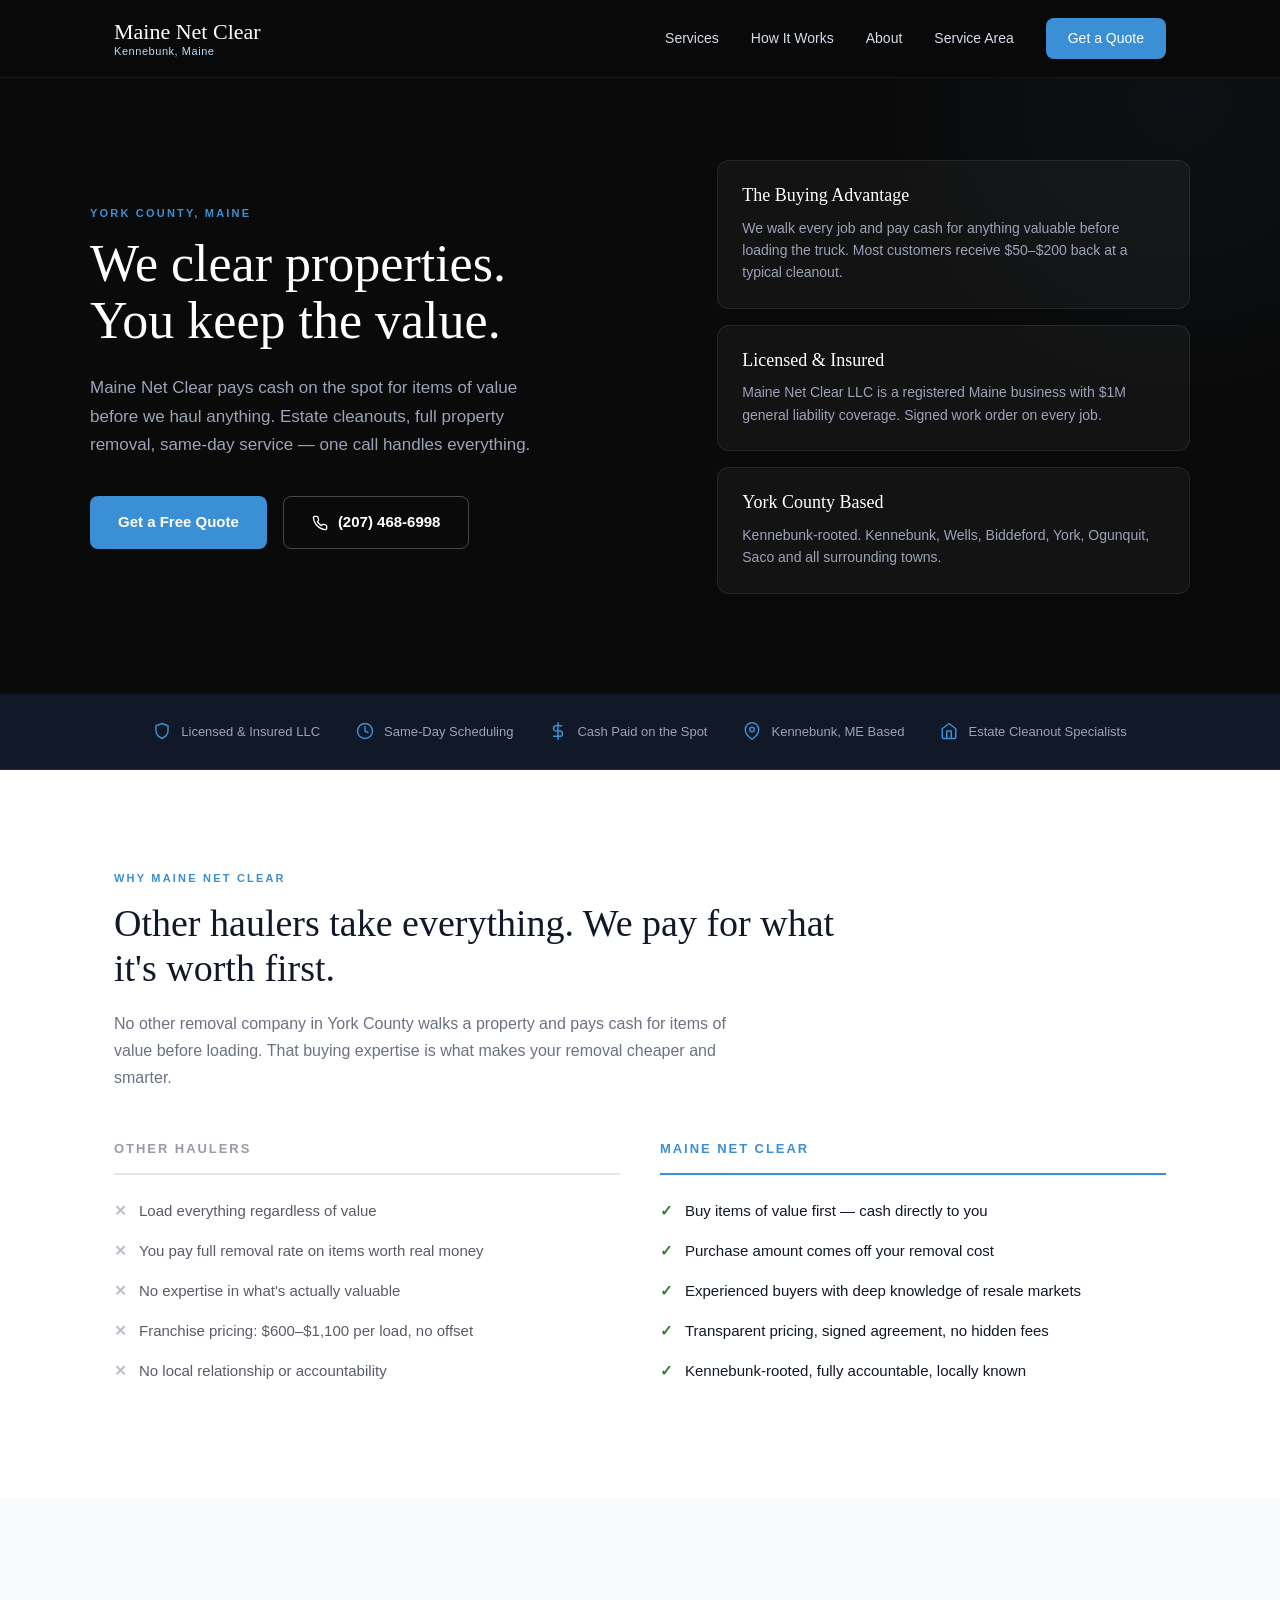
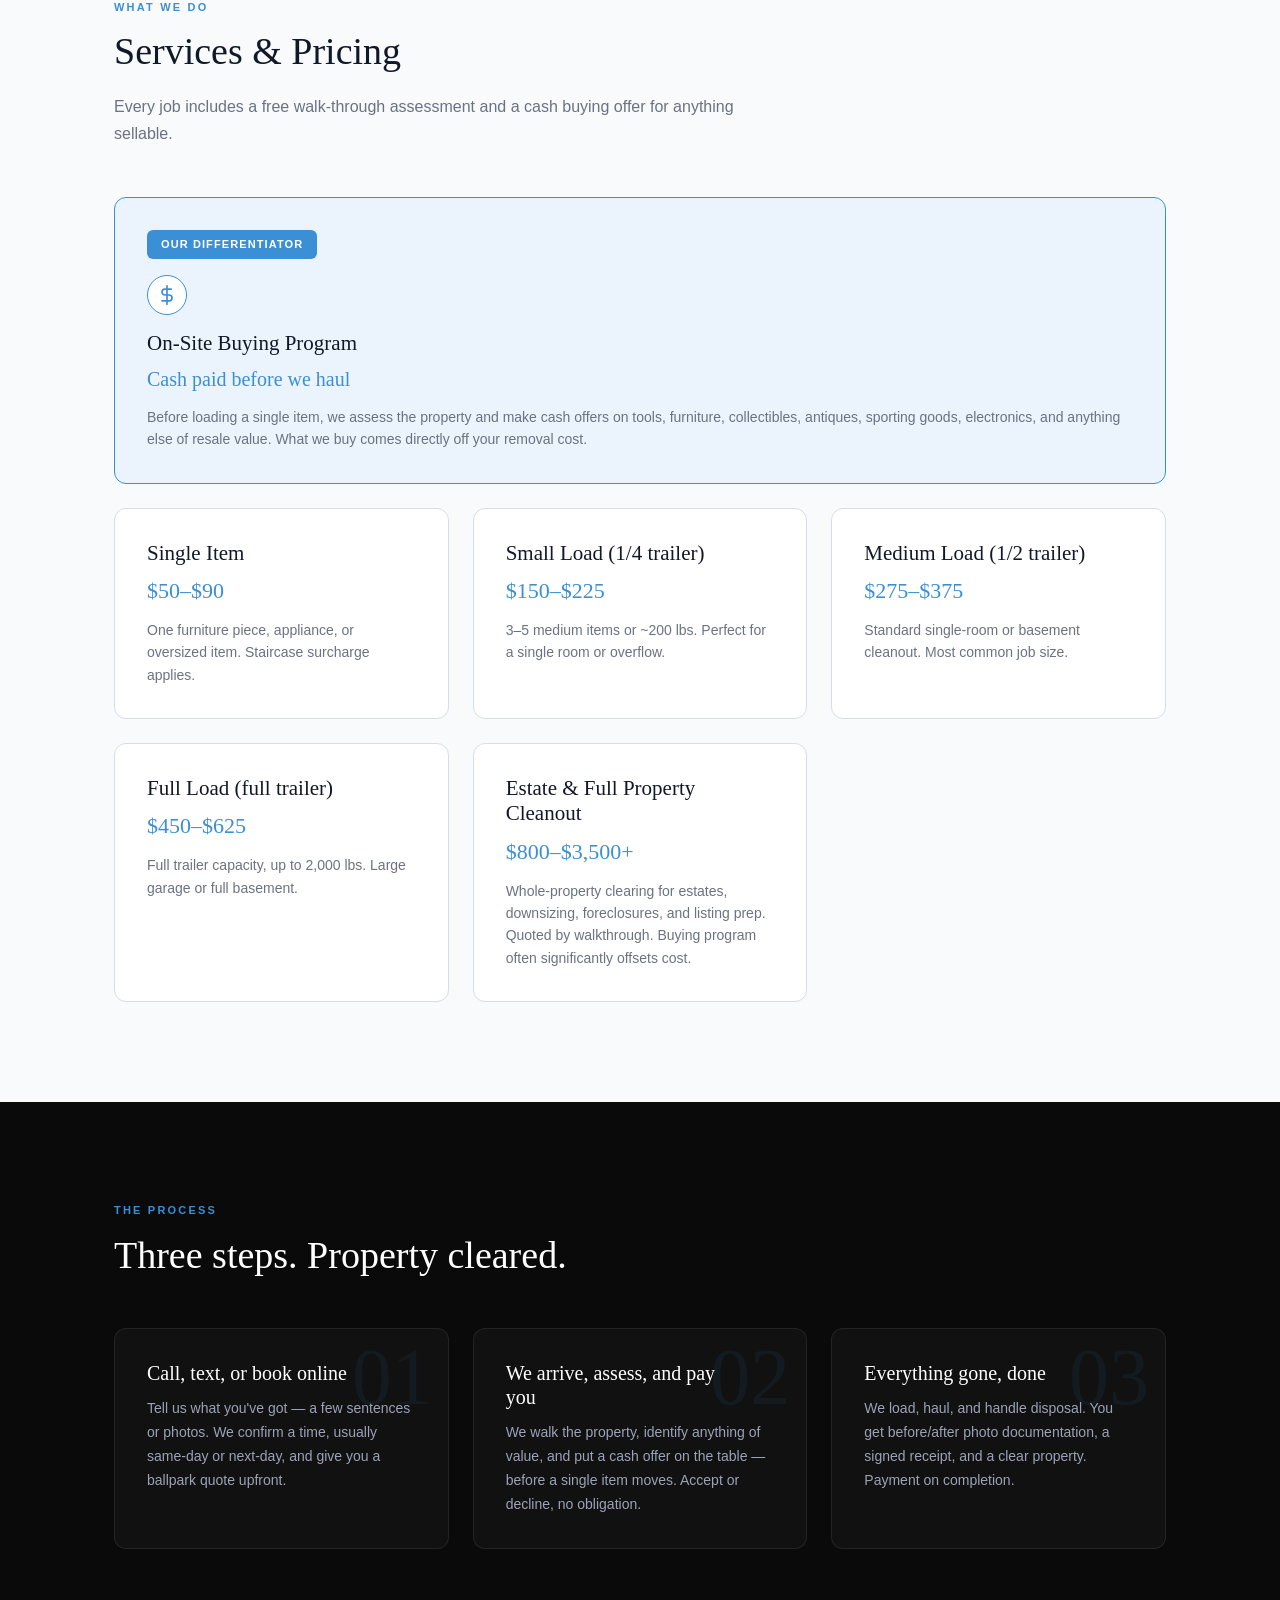
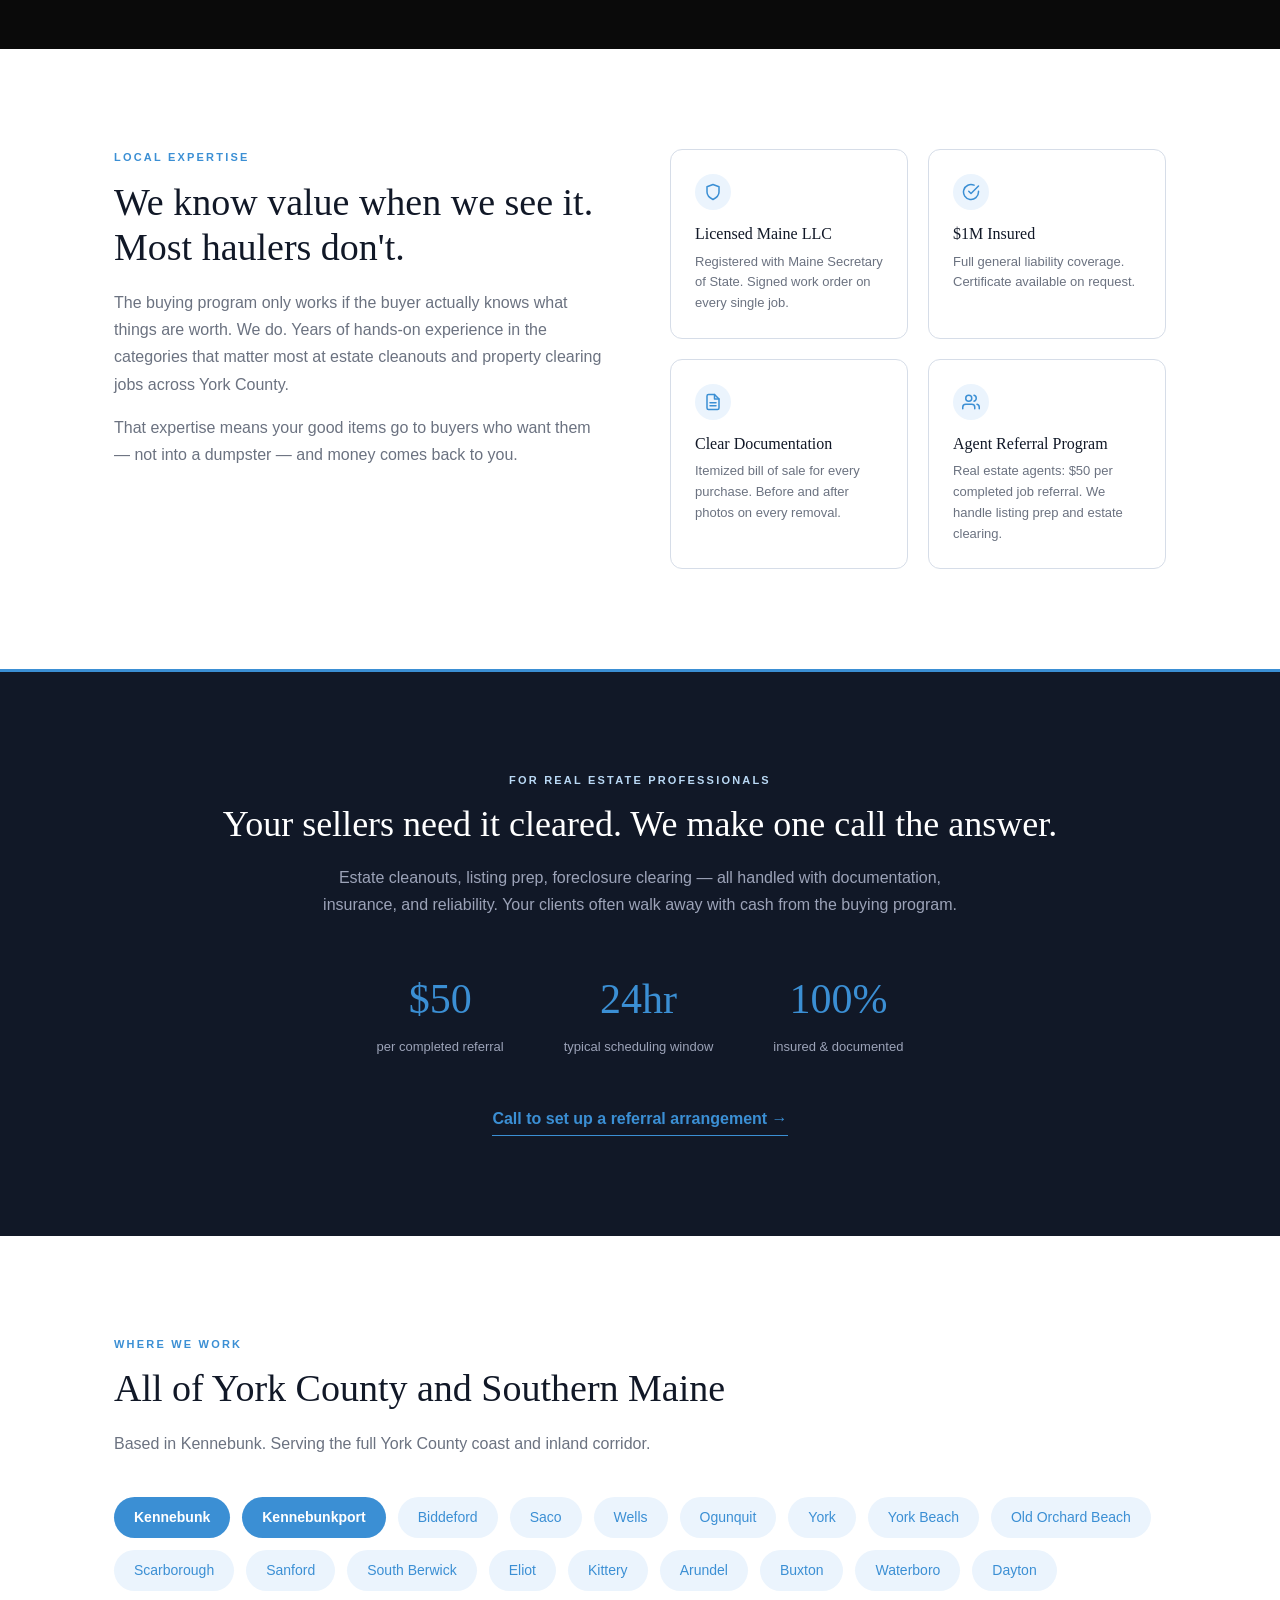
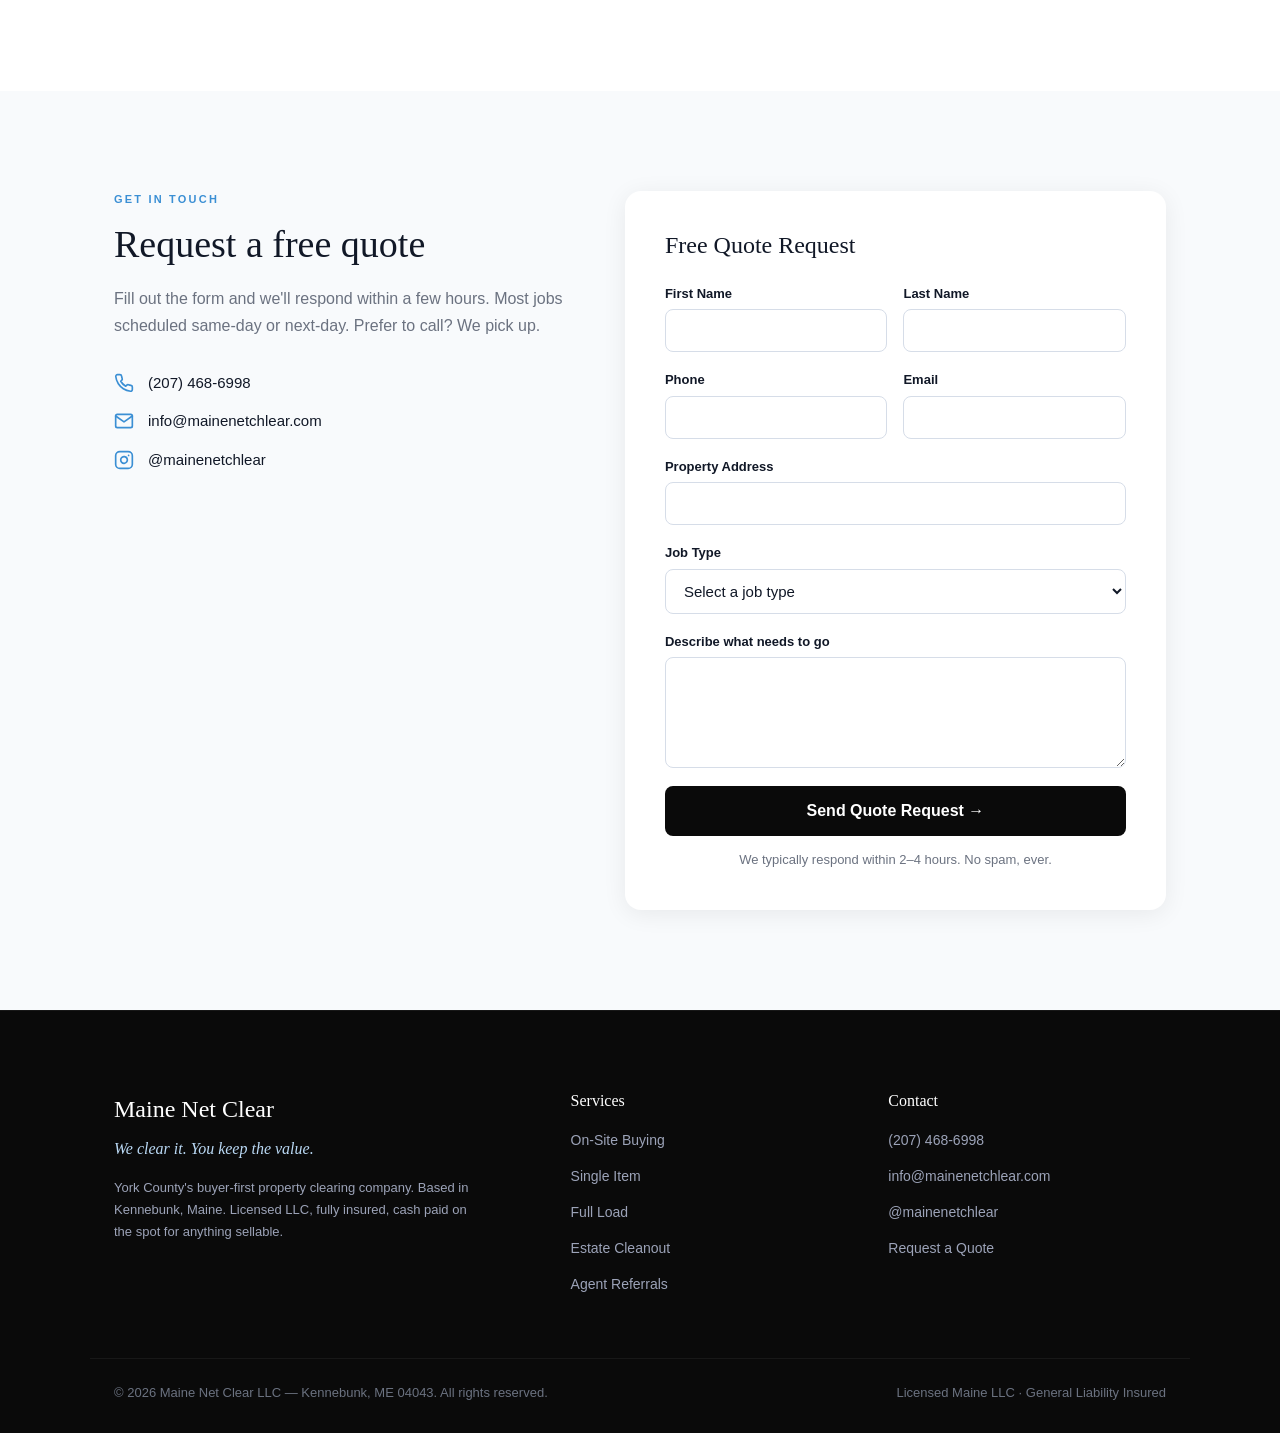
==== index.html @ 1e87fbfb "Add Maine Net Clear LLC business website" ====
<!DOCTYPE html>
<html lang="en">
<head>
  <meta charset="UTF-8">
  <meta name="viewport" content="width=device-width, initial-scale=1.0">
  <meta name="description" content="Maine Net Clear — York County's buyer-first junk removal company. We pay cash for items of value and haul the rest. Estate cleanouts, same-day service, Kennebunk, Maine.">
  <title>Maine Net Clear | Junk Removal &amp; Property Clearing | Kennebunk, Maine</title>
  <link rel="stylesheet" href="style.css">
</head>
<body>

  <!-- ============ NAVIGATION ============ -->
  <header class="site-header" id="site-header">
    <nav class="navbar" aria-label="Main navigation">
      <div class="nav-brand">
        <span class="brand-name">Maine Net Clear</span>
        <span class="brand-sub">Kennebunk, Maine</span>
      </div>

      <button class="nav-toggle" id="nav-toggle" aria-label="Toggle navigation menu" aria-expanded="false">
        <span class="bar"></span>
        <span class="bar"></span>
        <span class="bar"></span>
      </button>

      <div class="nav-links" id="nav-links">
        <a href="#services">Services</a>
        <a href="#how-it-works">How It Works</a>
        <a href="#about">About</a>
        <a href="#service-area">Service Area</a>
        <a href="#contact" class="nav-cta">Get a Quote</a>
      </div>
    </nav>
  </header>

  <main>

    <!-- ============ HERO ============ -->
    <section class="hero">
      <div class="hero-inner">
        <div class="hero-text">
          <p class="eyebrow">York County, Maine</p>
          <h1>We clear properties.<br>You keep the value.</h1>
          <p class="hero-sub">Maine Net Clear pays cash on the spot for items of value before we haul anything. Estate cleanouts, full property removal, same-day service — one call handles everything.</p>
          <div class="hero-ctas">
            <a href="#contact" class="btn btn-primary">Get a Free Quote</a>
            <a href="tel:+12074686998" class="btn btn-ghost">
              <svg width="16" height="16" viewBox="0 0 24 24" fill="none" stroke="currentColor" stroke-width="2" stroke-linecap="round" stroke-linejoin="round" aria-hidden="true"><path d="M22 16.92v3a2 2 0 0 1-2.18 2 19.79 19.79 0 0 1-8.63-3.07 19.5 19.5 0 0 1-6-6 19.79 19.79 0 0 1-3.07-8.67A2 2 0 0 1 4.11 2h3a2 2 0 0 1 2 1.72 12.84 12.84 0 0 0 .7 2.81 2 2 0 0 1-.45 2.11L8.09 9.91a16 16 0 0 0 6 6l1.27-1.27a2 2 0 0 1 2.11-.45 12.84 12.84 0 0 0 2.81.7A2 2 0 0 1 22 16.92z"/></svg>
              (207) 468-6998
            </a>
          </div>
        </div>

        <div class="hero-stats">
          <div class="stat-card">
            <h3>The Buying Advantage</h3>
            <p>We walk every job and pay cash for anything valuable before loading the truck. Most customers receive $50–$200 back at a typical cleanout.</p>
          </div>
          <div class="stat-card">
            <h3>Licensed &amp; Insured</h3>
            <p>Maine Net Clear LLC is a registered Maine business with $1M general liability coverage. Signed work order on every job.</p>
          </div>
          <div class="stat-card">
            <h3>York County Based</h3>
            <p>Kennebunk-rooted. Kennebunk, Wells, Biddeford, York, Ogunquit, Saco and all surrounding towns.</p>
          </div>
        </div>
      </div>
    </section>

    <!-- ============ TRUST BAR ============ -->
    <section class="trust-bar" aria-label="Company highlights">
      <div class="trust-inner">
        <div class="trust-item">
          <svg viewBox="0 0 24 24" fill="none" stroke="currentColor" stroke-width="2" stroke-linecap="round" stroke-linejoin="round" aria-hidden="true"><path d="M12 22s8-4 8-10V5l-8-3-8 3v7c0 6 8 10 8 10z"/></svg>
          <span>Licensed &amp; Insured LLC</span>
        </div>
        <div class="trust-item">
          <svg viewBox="0 0 24 24" fill="none" stroke="currentColor" stroke-width="2" stroke-linecap="round" stroke-linejoin="round" aria-hidden="true"><circle cx="12" cy="12" r="10"/><polyline points="12 6 12 12 16 14"/></svg>
          <span>Same-Day Scheduling</span>
        </div>
        <div class="trust-item">
          <svg viewBox="0 0 24 24" fill="none" stroke="currentColor" stroke-width="2" stroke-linecap="round" stroke-linejoin="round" aria-hidden="true"><line x1="12" y1="1" x2="12" y2="23"/><path d="M17 5H9.5a3.5 3.5 0 0 0 0 7h5a3.5 3.5 0 0 1 0 7H6"/></svg>
          <span>Cash Paid on the Spot</span>
        </div>
        <div class="trust-item">
          <svg viewBox="0 0 24 24" fill="none" stroke="currentColor" stroke-width="2" stroke-linecap="round" stroke-linejoin="round" aria-hidden="true"><path d="M21 10c0 7-9 13-9 13s-9-6-9-13a9 9 0 0 1 18 0z"/><circle cx="12" cy="10" r="3"/></svg>
          <span>Kennebunk, ME Based</span>
        </div>
        <div class="trust-item">
          <svg viewBox="0 0 24 24" fill="none" stroke="currentColor" stroke-width="2" stroke-linecap="round" stroke-linejoin="round" aria-hidden="true"><path d="M3 9l9-7 9 7v11a2 2 0 0 1-2 2H5a2 2 0 0 1-2-2z"/><polyline points="9 22 9 12 15 12 15 22"/></svg>
          <span>Estate Cleanout Specialists</span>
        </div>
      </div>
    </section>

    <!-- ============ THE DIFFERENCE ============ -->
    <section class="difference">
      <div class="container">
        <p class="eyebrow eyebrow-dark">Why Maine Net Clear</p>
        <h2>Other haulers take everything. We pay for what it's worth first.</h2>
        <p class="section-body">No other removal company in York County walks a property and pays cash for items of value before loading. That buying expertise is what makes your removal cheaper and smarter.</p>

        <div class="comparison-grid">
          <div class="comparison-col comparison-other">
            <h3>Other haulers</h3>
            <ul>
              <li><span class="icon-x" aria-hidden="true">&#10005;</span> Load everything regardless of value</li>
              <li><span class="icon-x" aria-hidden="true">&#10005;</span> You pay full removal rate on items worth real money</li>
              <li><span class="icon-x" aria-hidden="true">&#10005;</span> No expertise in what's actually valuable</li>
              <li><span class="icon-x" aria-hidden="true">&#10005;</span> Franchise pricing: $600–$1,100 per load, no offset</li>
              <li><span class="icon-x" aria-hidden="true">&#10005;</span> No local relationship or accountability</li>
            </ul>
          </div>
          <div class="comparison-col comparison-mnc">
            <h3>Maine Net Clear</h3>
            <ul>
              <li><span class="icon-check" aria-hidden="true">&#10003;</span> Buy items of value first — cash directly to you</li>
              <li><span class="icon-check" aria-hidden="true">&#10003;</span> Purchase amount comes off your removal cost</li>
              <li><span class="icon-check" aria-hidden="true">&#10003;</span> Experienced buyers with deep knowledge of resale markets</li>
              <li><span class="icon-check" aria-hidden="true">&#10003;</span> Transparent pricing, signed agreement, no hidden fees</li>
              <li><span class="icon-check" aria-hidden="true">&#10003;</span> Kennebunk-rooted, fully accountable, locally known</li>
            </ul>
          </div>
        </div>
      </div>
    </section>

    <!-- ============ SERVICES ============ -->
    <section class="services" id="services">
      <div class="container">
        <p class="eyebrow eyebrow-dark">What we do</p>
        <h2>Services &amp; Pricing</h2>
        <p class="section-body">Every job includes a free walk-through assessment and a cash buying offer for anything sellable.</p>

        <div class="services-grid">
          <div class="service-card service-featured">
            <span class="badge">Our Differentiator</span>
            <div class="service-icon">
              <svg viewBox="0 0 24 24" fill="none" stroke="currentColor" stroke-width="2" stroke-linecap="round" stroke-linejoin="round" aria-hidden="true"><line x1="12" y1="1" x2="12" y2="23"/><path d="M17 5H9.5a3.5 3.5 0 0 0 0 7h5a3.5 3.5 0 0 1 0 7H6"/></svg>
            </div>
            <h3>On-Site Buying Program</h3>
            <p class="service-price">Cash paid before we haul</p>
            <p>Before loading a single item, we assess the property and make cash offers on tools, furniture, collectibles, antiques, sporting goods, electronics, and anything else of resale value. What we buy comes directly off your removal cost.</p>
          </div>

          <div class="service-card">
            <h3>Single Item</h3>
            <p class="service-price">$50–$90</p>
            <p>One furniture piece, appliance, or oversized item. Staircase surcharge applies.</p>
          </div>

          <div class="service-card">
            <h3>Small Load (1/4 trailer)</h3>
            <p class="service-price">$150–$225</p>
            <p>3–5 medium items or ~200 lbs. Perfect for a single room or overflow.</p>
          </div>

          <div class="service-card">
            <h3>Medium Load (1/2 trailer)</h3>
            <p class="service-price">$275–$375</p>
            <p>Standard single-room or basement cleanout. Most common job size.</p>
          </div>

          <div class="service-card">
            <h3>Full Load (full trailer)</h3>
            <p class="service-price">$450–$625</p>
            <p>Full trailer capacity, up to 2,000 lbs. Large garage or full basement.</p>
          </div>

          <div class="service-card">
            <h3>Estate &amp; Full Property Cleanout</h3>
            <p class="service-price">$800–$3,500+</p>
            <p>Whole-property clearing for estates, downsizing, foreclosures, and listing prep. Quoted by walkthrough. Buying program often significantly offsets cost.</p>
          </div>
        </div>
      </div>
    </section>

    <!-- ============ HOW IT WORKS ============ -->
    <section class="how-it-works" id="how-it-works">
      <div class="container">
        <p class="eyebrow">The process</p>
        <h2 class="heading-light">Three steps. Property cleared.</h2>

        <div class="steps-grid">
          <div class="step-panel">
            <span class="step-number" aria-hidden="true">01</span>
            <h3>Call, text, or book online</h3>
            <p>Tell us what you've got — a few sentences or photos. We confirm a time, usually same-day or next-day, and give you a ballpark quote upfront.</p>
          </div>
          <div class="step-panel">
            <span class="step-number" aria-hidden="true">02</span>
            <h3>We arrive, assess, and pay you</h3>
            <p>We walk the property, identify anything of value, and put a cash offer on the table — before a single item moves. Accept or decline, no obligation.</p>
          </div>
          <div class="step-panel">
            <span class="step-number" aria-hidden="true">03</span>
            <h3>Everything gone, done</h3>
            <p>We load, haul, and handle disposal. You get before/after photo documentation, a signed receipt, and a clear property. Payment on completion.</p>
          </div>
        </div>
      </div>
    </section>

    <!-- ============ ABOUT / WHY US ============ -->
    <section class="about" id="about">
      <div class="container about-grid">
        <div class="about-text">
          <p class="eyebrow eyebrow-dark">Local expertise</p>
          <h2>We know value when we see it. Most haulers don't.</h2>
          <p class="section-body">The buying program only works if the buyer actually knows what things are worth. We do. Years of hands-on experience in the categories that matter most at estate cleanouts and property clearing jobs across York County.</p>
          <p class="section-body">That expertise means your good items go to buyers who want them — not into a dumpster — and money comes back to you.</p>
        </div>

        <div class="trust-cards">
          <div class="trust-card">
            <div class="trust-card-icon">
              <svg viewBox="0 0 24 24" fill="none" stroke="currentColor" stroke-width="2" stroke-linecap="round" stroke-linejoin="round" aria-hidden="true"><path d="M12 22s8-4 8-10V5l-8-3-8 3v7c0 6 8 10 8 10z"/></svg>
            </div>
            <h3>Licensed Maine LLC</h3>
            <p>Registered with Maine Secretary of State. Signed work order on every single job.</p>
          </div>
          <div class="trust-card">
            <div class="trust-card-icon">
              <svg viewBox="0 0 24 24" fill="none" stroke="currentColor" stroke-width="2" stroke-linecap="round" stroke-linejoin="round" aria-hidden="true"><path d="M22 11.08V12a10 10 0 1 1-5.93-9.14"/><polyline points="22 4 12 14.01 9 11.01"/></svg>
            </div>
            <h3>$1M Insured</h3>
            <p>Full general liability coverage. Certificate available on request.</p>
          </div>
          <div class="trust-card">
            <div class="trust-card-icon">
              <svg viewBox="0 0 24 24" fill="none" stroke="currentColor" stroke-width="2" stroke-linecap="round" stroke-linejoin="round" aria-hidden="true"><path d="M14 2H6a2 2 0 0 0-2 2v16a2 2 0 0 0 2 2h12a2 2 0 0 0 2-2V8z"/><polyline points="14 2 14 8 20 8"/><line x1="8" y1="13" x2="16" y2="13"/><line x1="8" y1="17" x2="16" y2="17"/></svg>
            </div>
            <h3>Clear Documentation</h3>
            <p>Itemized bill of sale for every purchase. Before and after photos on every removal.</p>
          </div>
          <div class="trust-card">
            <div class="trust-card-icon">
              <svg viewBox="0 0 24 24" fill="none" stroke="currentColor" stroke-width="2" stroke-linecap="round" stroke-linejoin="round" aria-hidden="true"><path d="M17 21v-2a4 4 0 0 0-4-4H5a4 4 0 0 0-4 4v2"/><circle cx="9" cy="7" r="4"/><path d="M23 21v-2a4 4 0 0 0-3-3.87"/><path d="M16 3.13a4 4 0 0 1 0 7.75"/></svg>
            </div>
            <h3>Agent Referral Program</h3>
            <p>Real estate agents: $50 per completed job referral. We handle listing prep and estate clearing.</p>
          </div>
        </div>
      </div>
    </section>

    <!-- ============ AGENT CALLOUT ============ -->
    <section class="agent-callout">
      <div class="agent-inner">
        <p class="eyebrow eyebrow-light">For real estate professionals</p>
        <h2 class="heading-light">Your sellers need it cleared. We make one call the answer.</h2>
        <p class="section-body section-body-light">Estate cleanouts, listing prep, foreclosure clearing — all handled with documentation, insurance, and reliability. Your clients often walk away with cash from the buying program.</p>

        <div class="agent-stats">
          <div class="agent-stat">
            <span class="agent-stat-num">$50</span>
            <span class="agent-stat-label">per completed referral</span>
          </div>
          <div class="agent-stat">
            <span class="agent-stat-num">24hr</span>
            <span class="agent-stat-label">typical scheduling window</span>
          </div>
          <div class="agent-stat">
            <span class="agent-stat-num">100%</span>
            <span class="agent-stat-label">insured &amp; documented</span>
          </div>
        </div>

        <a href="tel:+12074686998" class="agent-link">Call to set up a referral arrangement &rarr;</a>
      </div>
    </section>

    <!-- ============ SERVICE AREA ============ -->
    <section class="service-area" id="service-area">
      <div class="container">
        <p class="eyebrow eyebrow-dark">Where we work</p>
        <h2>All of York County and Southern Maine</h2>
        <p class="section-body">Based in Kennebunk. Serving the full York County coast and inland corridor.</p>

        <div class="town-tags">
          <span class="town-tag town-tag-primary">Kennebunk</span>
          <span class="town-tag town-tag-primary">Kennebunkport</span>
          <span class="town-tag">Biddeford</span>
          <span class="town-tag">Saco</span>
          <span class="town-tag">Wells</span>
          <span class="town-tag">Ogunquit</span>
          <span class="town-tag">York</span>
          <span class="town-tag">York Beach</span>
          <span class="town-tag">Old Orchard Beach</span>
          <span class="town-tag">Scarborough</span>
          <span class="town-tag">Sanford</span>
          <span class="town-tag">South Berwick</span>
          <span class="town-tag">Eliot</span>
          <span class="town-tag">Kittery</span>
          <span class="town-tag">Arundel</span>
          <span class="town-tag">Buxton</span>
          <span class="town-tag">Waterboro</span>
          <span class="town-tag">Dayton</span>
        </div>
      </div>
    </section>

    <!-- ============ CONTACT / QUOTE FORM ============ -->
    <section class="contact" id="contact">
      <div class="container contact-grid">
        <div class="contact-info">
          <p class="eyebrow eyebrow-dark">Get in touch</p>
          <h2>Request a free quote</h2>
          <p class="section-body">Fill out the form and we'll respond within a few hours. Most jobs scheduled same-day or next-day. Prefer to call? We pick up.</p>

          <div class="contact-items">
            <a href="tel:+12074686998" class="contact-item">
              <svg viewBox="0 0 24 24" fill="none" stroke="currentColor" stroke-width="2" stroke-linecap="round" stroke-linejoin="round" aria-hidden="true"><path d="M22 16.92v3a2 2 0 0 1-2.18 2 19.79 19.79 0 0 1-8.63-3.07 19.5 19.5 0 0 1-6-6 19.79 19.79 0 0 1-3.07-8.67A2 2 0 0 1 4.11 2h3a2 2 0 0 1 2 1.72 12.84 12.84 0 0 0 .7 2.81 2 2 0 0 1-.45 2.11L8.09 9.91a16 16 0 0 0 6 6l1.27-1.27a2 2 0 0 1 2.11-.45 12.84 12.84 0 0 0 2.81.7A2 2 0 0 1 22 16.92z"/></svg>
              <span>(207) 468-6998</span>
            </a>
            <a href="mailto:info@mainenetchlear.com" class="contact-item">
              <svg viewBox="0 0 24 24" fill="none" stroke="currentColor" stroke-width="2" stroke-linecap="round" stroke-linejoin="round" aria-hidden="true"><path d="M4 4h16c1.1 0 2 .9 2 2v12c0 1.1-.9 2-2 2H4c-1.1 0-2-.9-2-2V6c0-1.1.9-2 2-2z"/><polyline points="22,6 12,13 2,6"/></svg>
              <span>info@mainenetchlear.com</span>
            </a>
            <a href="https://instagram.com/mainenetchlear" class="contact-item" target="_blank" rel="noopener noreferrer">
              <svg viewBox="0 0 24 24" fill="none" stroke="currentColor" stroke-width="2" stroke-linecap="round" stroke-linejoin="round" aria-hidden="true"><rect x="2" y="2" width="20" height="20" rx="5" ry="5"/><path d="M16 11.37A4 4 0 1 1 12.63 8 4 4 0 0 1 16 11.37z"/><line x1="17.5" y1="6.5" x2="17.51" y2="6.5"/></svg>
              <span>@mainenetchlear</span>
            </a>
          </div>
        </div>

        <div class="contact-form-wrap">
          <div class="contact-form-card">
            <h3>Free Quote Request</h3>

            <!--
              FORMSPREE SETUP:
              1. Create a free account at https://formspree.io
              2. Create a new form and copy your unique form ID
              3. Replace "YOURCODE" in the form action URL below with your form ID
                 e.g. action="https://formspree.io/f/abcd1234"
            -->
            <form id="quote-form" class="quote-form" action="https://formspree.io/f/YOURCODE" method="POST">
              <div class="form-row">
                <div class="form-group">
                  <label for="first-name">First Name</label>
                  <input type="text" id="first-name" name="first_name" required>
                </div>
                <div class="form-group">
                  <label for="last-name">Last Name</label>
                  <input type="text" id="last-name" name="last_name" required>
                </div>
              </div>

              <div class="form-row">
                <div class="form-group">
                  <label for="phone">Phone</label>
                  <input type="tel" id="phone" name="phone" required>
                </div>
                <div class="form-group">
                  <label for="email">Email</label>
                  <input type="email" id="email" name="email" required>
                </div>
              </div>

              <div class="form-group form-group-full">
                <label for="address">Property Address</label>
                <input type="text" id="address" name="address" required>
              </div>

              <div class="form-group form-group-full">
                <label for="job-type">Job Type</label>
                <select id="job-type" name="job_type" required>
                  <option value="" disabled selected>Select a job type</option>
                  <option value="Single Item">Single Item</option>
                  <option value="Small Load">Small Load</option>
                  <option value="Medium Load">Medium Load</option>
                  <option value="Full Load">Full Load</option>
                  <option value="Estate/Full Property Cleanout">Estate/Full Property Cleanout</option>
                  <option value="Garage or Basement Cleanout">Garage or Basement Cleanout</option>
                  <option value="Foreclosure/Vacant Property">Foreclosure/Vacant Property</option>
                  <option value="Not Sure - Need a Walkthrough">Not Sure — Need a Walkthrough</option>
                </select>
              </div>

              <div class="form-group form-group-full">
                <label for="description">Describe what needs to go</label>
                <textarea id="description" name="description" rows="5" required></textarea>
              </div>

              <button type="submit" class="btn btn-submit">Send Quote Request &rarr;</button>
              <p class="form-note">We typically respond within 2–4 hours. No spam, ever.</p>
            </form>

            <div id="form-success" class="form-success" hidden>
              <h3>Thanks — request received.</h3>
              <p>We'll be in touch within a few hours to confirm your free quote and schedule a time. If your request is urgent, call us at <a href="tel:+12074686998">(207) 468-6998</a>.</p>
            </div>
          </div>
        </div>
      </div>
    </section>

  </main>

  <!-- ============ FOOTER ============ -->
  <footer class="site-footer">
    <div class="container footer-grid">
      <div class="footer-col footer-brand">
        <span class="brand-name">Maine Net Clear</span>
        <p class="footer-tagline">We clear it. You keep the value.</p>
        <p class="footer-desc">York County's buyer-first property clearing company. Based in Kennebunk, Maine. Licensed LLC, fully insured, cash paid on the spot for anything sellable.</p>
      </div>

      <div class="footer-col">
        <h4>Services</h4>
        <ul>
          <li><a href="#services">On-Site Buying</a></li>
          <li><a href="#services">Single Item</a></li>
          <li><a href="#services">Full Load</a></li>
          <li><a href="#services">Estate Cleanout</a></li>
          <li><a href="#about">Agent Referrals</a></li>
        </ul>
      </div>

      <div class="footer-col">
        <h4>Contact</h4>
        <ul>
          <li><a href="tel:+12074686998">(207) 468-6998</a></li>
          <li><a href="mailto:info@mainenetchlear.com">info@mainenetchlear.com</a></li>
          <li><a href="https://instagram.com/mainenetchlear" target="_blank" rel="noopener noreferrer">@mainenetchlear</a></li>
          <li><a href="#contact">Request a Quote</a></li>
        </ul>
      </div>
    </div>

    <div class="container footer-bottom">
      <p>&copy; 2026 Maine Net Clear LLC — Kennebunk, ME 04043. All rights reserved.</p>
      <p>Licensed Maine LLC &middot; General Liability Insured</p>
    </div>
  </footer>

  <script src="script.js"></script>
</body>
</html>
---- style.css ----
/* ============================================
   Maine Net Clear LLC — Stylesheet
   ============================================ */

:root {
  --black:        #0A0A0A;
  --dark:         #111827;
  --silver-dark:  #6B7280;
  --silver:       #9CA3B8;
  --silver-light: #D6DDE8;
  --blue-mid:     #3B8FD4;
  --blue-light:   #BAD9F5;
  --blue-pale:    #EBF4FD;
  --white:        #FFFFFF;
  --off-white:    #F8FAFC;
  --green:        #2E7D32;

  --font-serif: Georgia, 'Times New Roman', serif;
  --font-sans: -apple-system, BlinkMacSystemFont, 'Segoe UI', sans-serif;

  --max-width: 1100px;
}

/* ============ RESET ============ */
* {
  margin: 0;
  padding: 0;
  box-sizing: border-box;
}

html {
  scroll-behavior: smooth;
}

body {
  font-family: var(--font-sans);
  color: var(--dark);
  line-height: 1.5;
  background: var(--white);
  -webkit-font-smoothing: antialiased;
}

img, svg {
  display: block;
  max-width: 100%;
}

a {
  text-decoration: none;
  color: inherit;
}

ul {
  list-style: none;
}

.container {
  max-width: var(--max-width);
  margin: 0 auto;
  padding: 0 24px;
}

/* ============ TYPOGRAPHY HELPERS ============ */
h1, h2, h3, h4 {
  font-family: var(--font-serif);
  font-weight: normal;
  line-height: 1.2;
}

h2 {
  font-size: 38px;
  margin-bottom: 18px;
}

.heading-light {
  color: var(--white);
}

.eyebrow {
  font-size: 11px;
  letter-spacing: 0.2em;
  text-transform: uppercase;
  color: var(--blue-mid);
  font-weight: 600;
  margin-bottom: 14px;
}

.eyebrow-dark {
  color: var(--blue-mid);
}

.eyebrow-light {
  color: var(--blue-light);
}

.section-body {
  font-size: 16px;
  line-height: 1.7;
  color: var(--silver-dark);
  max-width: 640px;
  margin-bottom: 16px;
}

.section-body-light {
  color: var(--silver);
  max-width: 640px;
  margin-left: auto;
  margin-right: auto;
}

/* ============ BUTTONS ============ */
.btn {
  display: inline-flex;
  align-items: center;
  justify-content: center;
  gap: 10px;
  padding: 14px 28px;
  border-radius: 8px;
  font-size: 15px;
  font-weight: 600;
  border: none;
  cursor: pointer;
  transition: background 0.2s ease, border-color 0.2s ease, opacity 0.2s ease;
}

.btn-primary {
  background: var(--blue-mid);
  color: var(--white);
}

.btn-primary:hover {
  opacity: 0.9;
}

.btn-ghost {
  background: transparent;
  color: var(--white);
  border: 1px solid rgba(255, 255, 255, 0.25);
}

.btn-ghost:hover {
  border-color: rgba(255, 255, 255, 0.5);
}

.btn-submit {
  width: 100%;
  background: var(--black);
  color: var(--white);
  padding: 16px;
  font-size: 16px;
  border-radius: 8px;
}

.btn-submit:hover {
  opacity: 0.9;
}

/* ============ NAVIGATION ============ */
.site-header {
  position: fixed;
  top: 0;
  left: 0;
  right: 0;
  z-index: 1000;
  background: rgba(10, 10, 10, 0.97);
  backdrop-filter: blur(10px);
  -webkit-backdrop-filter: blur(10px);
  border-bottom: 1px solid rgba(255, 255, 255, 0.06);
  transition: background 0.3s ease;
}

.site-header.scrolled {
  background: rgba(10, 10, 10, 1);
}

.navbar {
  max-width: var(--max-width);
  margin: 0 auto;
  padding: 18px 24px;
  display: flex;
  align-items: center;
  justify-content: space-between;
}

.nav-brand {
  display: flex;
  flex-direction: column;
  line-height: 1.2;
}

.brand-name {
  font-family: var(--font-serif);
  font-size: 22px;
  color: var(--white);
}

.brand-sub {
  font-size: 11px;
  color: var(--blue-light);
  letter-spacing: 0.05em;
}

.nav-links {
  display: flex;
  align-items: center;
  gap: 32px;
}

.nav-links a {
  color: var(--silver-light);
  font-size: 14px;
  font-weight: 500;
  transition: color 0.2s ease;
}

.nav-links a:hover {
  color: var(--white);
}

.nav-cta {
  background: var(--blue-mid);
  color: var(--white) !important;
  padding: 10px 22px;
  border-radius: 8px;
  font-weight: 600;
}

.nav-cta:hover {
  opacity: 0.9;
}

.nav-toggle {
  display: none;
  flex-direction: column;
  justify-content: center;
  gap: 5px;
  background: none;
  border: none;
  cursor: pointer;
  padding: 8px;
  z-index: 1001;
}

.nav-toggle .bar {
  display: block;
  width: 24px;
  height: 2px;
  background: var(--white);
  transition: transform 0.3s ease, opacity 0.3s ease;
}

.nav-toggle.active .bar:nth-child(1) {
  transform: translateY(7px) rotate(45deg);
}

.nav-toggle.active .bar:nth-child(2) {
  opacity: 0;
}

.nav-toggle.active .bar:nth-child(3) {
  transform: translateY(-7px) rotate(-45deg);
}

/* ============ HERO ============ */
.hero {
  position: relative;
  background: var(--black);
  padding: 160px 24px 100px;
  overflow: hidden;
}

.hero::before {
  content: '';
  position: absolute;
  top: -200px;
  right: -200px;
  width: 600px;
  height: 600px;
  background: radial-gradient(circle, rgba(59, 143, 212, 0.05) 0%, transparent 70%);
  pointer-events: none;
}

.hero-inner {
  position: relative;
  max-width: var(--max-width);
  margin: 0 auto;
  display: grid;
  grid-template-columns: 1.2fr 1fr;
  gap: 60px;
  align-items: center;
}

.hero-text h1 {
  font-size: 52px;
  color: var(--white);
  font-weight: normal;
  line-height: 1.1;
  margin-bottom: 24px;
}

.hero-sub {
  font-size: 17px;
  line-height: 1.7;
  color: var(--silver);
  max-width: 460px;
  margin-bottom: 36px;
}

.hero-ctas {
  display: flex;
  gap: 16px;
  flex-wrap: wrap;
}

.hero-stats {
  display: flex;
  flex-direction: column;
  gap: 16px;
}

.stat-card {
  background: rgba(255, 255, 255, 0.04);
  border: 1px solid rgba(255, 255, 255, 0.08);
  border-radius: 12px;
  padding: 24px;
}

.stat-card h3 {
  color: var(--white);
  font-size: 18px;
  margin-bottom: 10px;
}

.stat-card p {
  color: var(--silver);
  font-size: 14px;
  line-height: 1.6;
}

/* ============ TRUST BAR ============ */
.trust-bar {
  background: var(--dark);
  border-bottom: 1px solid rgba(59, 143, 212, 0.2);
  padding: 28px 24px;
}

.trust-inner {
  max-width: var(--max-width);
  margin: 0 auto;
  display: flex;
  flex-wrap: wrap;
  justify-content: center;
  align-items: center;
  gap: 36px;
}

.trust-item {
  display: flex;
  align-items: center;
  gap: 10px;
  color: var(--silver);
  font-size: 13px;
  font-weight: 500;
  white-space: nowrap;
}

.trust-item svg {
  width: 18px;
  height: 18px;
  color: var(--blue-mid);
  flex-shrink: 0;
}

/* ============ DIFFERENCE SECTION ============ */
.difference {
  background: var(--white);
  padding: 100px 0;
}

.difference h2 {
  max-width: 760px;
}

/* ============ COMPARISON GRID ============ */
.comparison-grid {
  display: grid;
  grid-template-columns: 1fr 1fr;
  gap: 40px;
  margin-top: 50px;
}

.comparison-col h3 {
  font-size: 13px;
  letter-spacing: 0.15em;
  text-transform: uppercase;
  font-family: var(--font-sans);
  font-weight: 700;
  padding-bottom: 16px;
  margin-bottom: 24px;
  border-bottom: 2px solid;
}

.comparison-other {
  opacity: 0.7;
}

.comparison-other h3 {
  color: var(--silver-dark);
  border-color: var(--silver-light);
}

.comparison-mnc h3 {
  color: var(--blue-mid);
  border-color: var(--blue-mid);
}

.comparison-col ul li {
  display: flex;
  align-items: flex-start;
  gap: 12px;
  font-size: 15px;
  line-height: 1.6;
  margin-bottom: 16px;
  color: var(--dark);
}

.icon-x {
  color: var(--silver);
  font-weight: 700;
  flex-shrink: 0;
}

.icon-check {
  color: var(--green);
  font-weight: 700;
  flex-shrink: 0;
}

/* ============ SERVICES ============ */
.services {
  background: var(--off-white);
  padding: 100px 0;
}

.services-grid {
  display: grid;
  grid-template-columns: repeat(auto-fit, minmax(300px, 1fr));
  gap: 24px;
  margin-top: 50px;
}

.service-card {
  background: var(--white);
  border: 1px solid var(--silver-light);
  border-radius: 12px;
  padding: 32px;
}

.service-card h3 {
  font-size: 21px;
  margin-bottom: 8px;
}

.service-price {
  font-family: var(--font-serif);
  font-size: 22px;
  color: var(--blue-mid);
  margin-bottom: 12px;
}

.service-card p:not(.service-price) {
  font-size: 14px;
  color: var(--silver-dark);
  line-height: 1.6;
}

.service-featured {
  border: 1px solid var(--blue-mid);
  background: var(--blue-pale);
  position: relative;
  grid-column: 1 / -1;
}

.service-featured .service-price {
  font-size: 20px;
}

.badge {
  display: inline-block;
  background: var(--blue-mid);
  color: var(--white);
  font-size: 11px;
  letter-spacing: 0.1em;
  text-transform: uppercase;
  font-weight: 700;
  padding: 6px 14px;
  border-radius: 6px;
  margin-bottom: 16px;
}

.service-icon {
  width: 40px;
  height: 40px;
  border-radius: 50%;
  background: var(--white);
  border: 1px solid var(--blue-mid);
  display: flex;
  align-items: center;
  justify-content: center;
  margin-bottom: 16px;
}

.service-icon svg {
  width: 20px;
  height: 20px;
  color: var(--blue-mid);
}

/* ============ HOW IT WORKS ============ */
.how-it-works {
  background: var(--black);
  padding: 100px 0;
}

.how-it-works .container {
  max-width: var(--max-width);
}

.how-it-works h2 {
  margin-bottom: 50px;
  font-size: 38px;
}

.steps-grid {
  display: grid;
  grid-template-columns: repeat(3, 1fr);
  gap: 24px;
}

.step-panel {
  position: relative;
  background: rgba(255, 255, 255, 0.03);
  border: 1px solid rgba(255, 255, 255, 0.08);
  border-radius: 12px;
  padding: 32px;
  overflow: hidden;
}

.step-number {
  position: absolute;
  top: 8px;
  right: 16px;
  font-family: var(--font-serif);
  font-size: 80px;
  color: var(--blue-mid);
  opacity: 0.08;
  line-height: 1;
  pointer-events: none;
}

.step-panel h3 {
  position: relative;
  color: var(--white);
  font-size: 20px;
  margin-bottom: 12px;
  max-width: 80%;
}

.step-panel p {
  position: relative;
  color: var(--silver);
  font-size: 14px;
  line-height: 1.7;
}

/* ============ ABOUT ============ */
.about {
  background: var(--white);
  padding: 100px 0;
}

.about-grid {
  display: grid;
  grid-template-columns: 1fr 1fr;
  gap: 60px;
  align-items: start;
}

.about-text h2 {
  max-width: 480px;
}

.trust-cards {
  display: grid;
  grid-template-columns: 1fr 1fr;
  gap: 20px;
}

.trust-card {
  background: var(--white);
  border: 1px solid var(--silver-light);
  border-radius: 12px;
  padding: 24px;
}

.trust-card-icon {
  width: 36px;
  height: 36px;
  border-radius: 50%;
  background: var(--blue-pale);
  display: flex;
  align-items: center;
  justify-content: center;
  margin-bottom: 14px;
}

.trust-card-icon svg {
  width: 18px;
  height: 18px;
  color: var(--blue-mid);
}

.trust-card h3 {
  font-size: 16px;
  margin-bottom: 8px;
}

.trust-card p {
  font-size: 13px;
  color: var(--silver-dark);
  line-height: 1.6;
}

/* ============ AGENT CALLOUT ============ */
.agent-callout {
  background: var(--dark);
  border-top: 3px solid var(--blue-mid);
  padding: 100px 24px;
  text-align: center;
}

.agent-inner {
  max-width: 860px;
  margin: 0 auto;
}

.agent-inner h2 {
  font-size: 36px;
  margin-bottom: 18px;
}

.agent-stats {
  display: flex;
  justify-content: center;
  gap: 60px;
  margin: 50px 0;
  flex-wrap: wrap;
}

.agent-stat {
  display: flex;
  flex-direction: column;
  align-items: center;
}

.agent-stat-num {
  font-family: var(--font-serif);
  font-size: 42px;
  color: var(--blue-mid);
}

.agent-stat-label {
  font-size: 13px;
  color: var(--silver);
  margin-top: 6px;
}

.agent-link {
  display: inline-block;
  color: var(--blue-mid);
  font-weight: 600;
  font-size: 16px;
  border-bottom: 1px solid var(--blue-mid);
  padding-bottom: 4px;
  transition: opacity 0.2s ease;
}

.agent-link:hover {
  opacity: 0.8;
}

/* ============ SERVICE AREA ============ */
.service-area {
  background: var(--white);
  padding: 100px 0;
}

.town-tags {
  display: flex;
  flex-wrap: wrap;
  gap: 12px;
  margin-top: 40px;
}

.town-tag {
  display: inline-block;
  background: var(--blue-pale);
  color: var(--blue-mid);
  font-size: 14px;
  font-weight: 500;
  padding: 10px 20px;
  border-radius: 999px;
}

.town-tag-primary {
  background: var(--blue-mid);
  color: var(--white);
  font-weight: 600;
}

/* ============ CONTACT ============ */
.contact {
  background: var(--off-white);
  padding: 100px 0;
}

.contact-grid {
  display: grid;
  grid-template-columns: 1fr 1.2fr;
  gap: 60px;
  align-items: start;
}

.contact-info h2 {
  max-width: 400px;
}

.contact-items {
  display: flex;
  flex-direction: column;
  gap: 16px;
  margin-top: 32px;
}

.contact-item {
  display: flex;
  align-items: center;
  gap: 14px;
  font-size: 15px;
  font-weight: 500;
  color: var(--dark);
  transition: color 0.2s ease;
}

.contact-item:hover {
  color: var(--blue-mid);
}

.contact-item svg {
  width: 20px;
  height: 20px;
  color: var(--blue-mid);
  flex-shrink: 0;
}

.contact-form-card {
  background: var(--white);
  border-radius: 16px;
  padding: 40px;
  box-shadow: 0 4px 24px rgba(0, 0, 0, 0.07);
}

.contact-form-card h3 {
  font-size: 24px;
  margin-bottom: 24px;
}

.form-row {
  display: grid;
  grid-template-columns: 1fr 1fr;
  gap: 16px;
}

.form-group {
  margin-bottom: 18px;
  display: flex;
  flex-direction: column;
}

.form-group label {
  font-size: 13px;
  font-weight: 600;
  margin-bottom: 6px;
  color: var(--dark);
}

.form-group input,
.form-group select,
.form-group textarea {
  font-family: var(--font-sans);
  font-size: 15px;
  padding: 12px 14px;
  border: 1px solid var(--silver-light);
  border-radius: 8px;
  background: var(--white);
  color: var(--dark);
  transition: border-color 0.2s ease;
}

.form-group input:focus,
.form-group select:focus,
.form-group textarea:focus {
  outline: none;
  border-color: var(--blue-mid);
}

.form-group textarea {
  resize: vertical;
}

.form-note {
  font-size: 13px;
  color: var(--silver-dark);
  text-align: center;
  margin-top: 14px;
}

.form-success {
  text-align: center;
  padding: 40px 0;
}

.form-success h3 {
  font-size: 24px;
  margin-bottom: 12px;
}

.form-success p {
  color: var(--silver-dark);
  line-height: 1.7;
}

.form-success a {
  color: var(--blue-mid);
  font-weight: 600;
}

/* ============ FOOTER ============ */
.site-footer {
  background: var(--black);
  border-top: 1px solid rgba(255, 255, 255, 0.06);
  padding: 80px 0 30px;
}

.footer-grid {
  display: grid;
  grid-template-columns: 1.5fr 1fr 1fr;
  gap: 40px;
  padding-bottom: 50px;
}

.footer-brand .brand-name {
  font-size: 24px;
}

.footer-tagline {
  font-family: var(--font-serif);
  font-style: italic;
  color: var(--blue-light);
  margin: 10px 0 16px;
  font-size: 16px;
}

.footer-desc {
  font-size: 13px;
  color: var(--silver);
  line-height: 1.7;
  max-width: 360px;
}

.footer-col h4 {
  color: var(--white);
  font-size: 16px;
  margin-bottom: 18px;
}

.footer-col ul li {
  margin-bottom: 12px;
}

.footer-col ul li a {
  color: var(--silver);
  font-size: 14px;
  transition: color 0.2s ease;
}

.footer-col ul li a:hover {
  color: var(--blue-mid);
}

.footer-bottom {
  border-top: 1px solid rgba(255, 255, 255, 0.06);
  padding-top: 24px;
  display: flex;
  justify-content: space-between;
  flex-wrap: wrap;
  gap: 12px;
}

.footer-bottom p {
  font-size: 13px;
  color: var(--silver-dark);
}

/* ============================================
   RESPONSIVE
   ============================================ */
@media (max-width: 992px) {
  .hero-text h1 {
    font-size: 44px;
  }

  .comparison-grid,
  .about-grid,
  .contact-grid {
    grid-template-columns: 1fr;
    gap: 40px;
  }

  .steps-grid {
    grid-template-columns: 1fr;
  }

  .footer-grid {
    grid-template-columns: 1fr 1fr;
  }

  .footer-brand {
    grid-column: 1 / -1;
  }
}

@media (max-width: 768px) {
  .nav-toggle {
    display: flex;
  }

  .nav-links {
    position: fixed;
    top: 0;
    left: 0;
    right: 0;
    bottom: 0;
    background: rgba(10, 10, 10, 0.99);
    flex-direction: column;
    justify-content: center;
    align-items: center;
    gap: 32px;
    transform: translateY(-100%);
    opacity: 0;
    transition: transform 0.3s ease, opacity 0.3s ease;
    pointer-events: none;
  }

  .nav-links.active {
    transform: translateY(0);
    opacity: 1;
    pointer-events: auto;
  }

  .nav-links a {
    font-size: 20px;
  }

  .hero {
    padding: 130px 24px 70px;
  }

  .hero-inner {
    grid-template-columns: 1fr;
    gap: 40px;
  }

  .hero-text h1 {
    font-size: 38px;
  }

  h2 {
    font-size: 30px;
  }

  .agent-inner h2 {
    font-size: 28px;
  }

  .difference,
  .services,
  .how-it-works,
  .about,
  .agent-callout,
  .service-area,
  .contact {
    padding: 70px 0;
  }

  .agent-callout {
    padding: 70px 24px;
  }

  .form-row {
    grid-template-columns: 1fr;
  }

  .trust-cards {
    grid-template-columns: 1fr;
  }

  .agent-stats {
    gap: 36px;
  }

  .footer-grid {
    grid-template-columns: 1fr;
  }

  .footer-bottom {
    flex-direction: column;
    text-align: center;
  }
}

@media (max-width: 480px) {
  .hero-text h1 {
    font-size: 32px;
  }

  .hero-ctas {
    flex-direction: column;
    align-items: stretch;
  }

  .hero-ctas .btn {
    width: 100%;
  }

  h2 {
    font-size: 26px;
  }

  .trust-inner {
    gap: 18px;
  }

  .contact-form-card {
    padding: 24px;
  }

  .agent-stats {
    gap: 24px;
  }

  .agent-stat-num {
    font-size: 32px;
  }
}
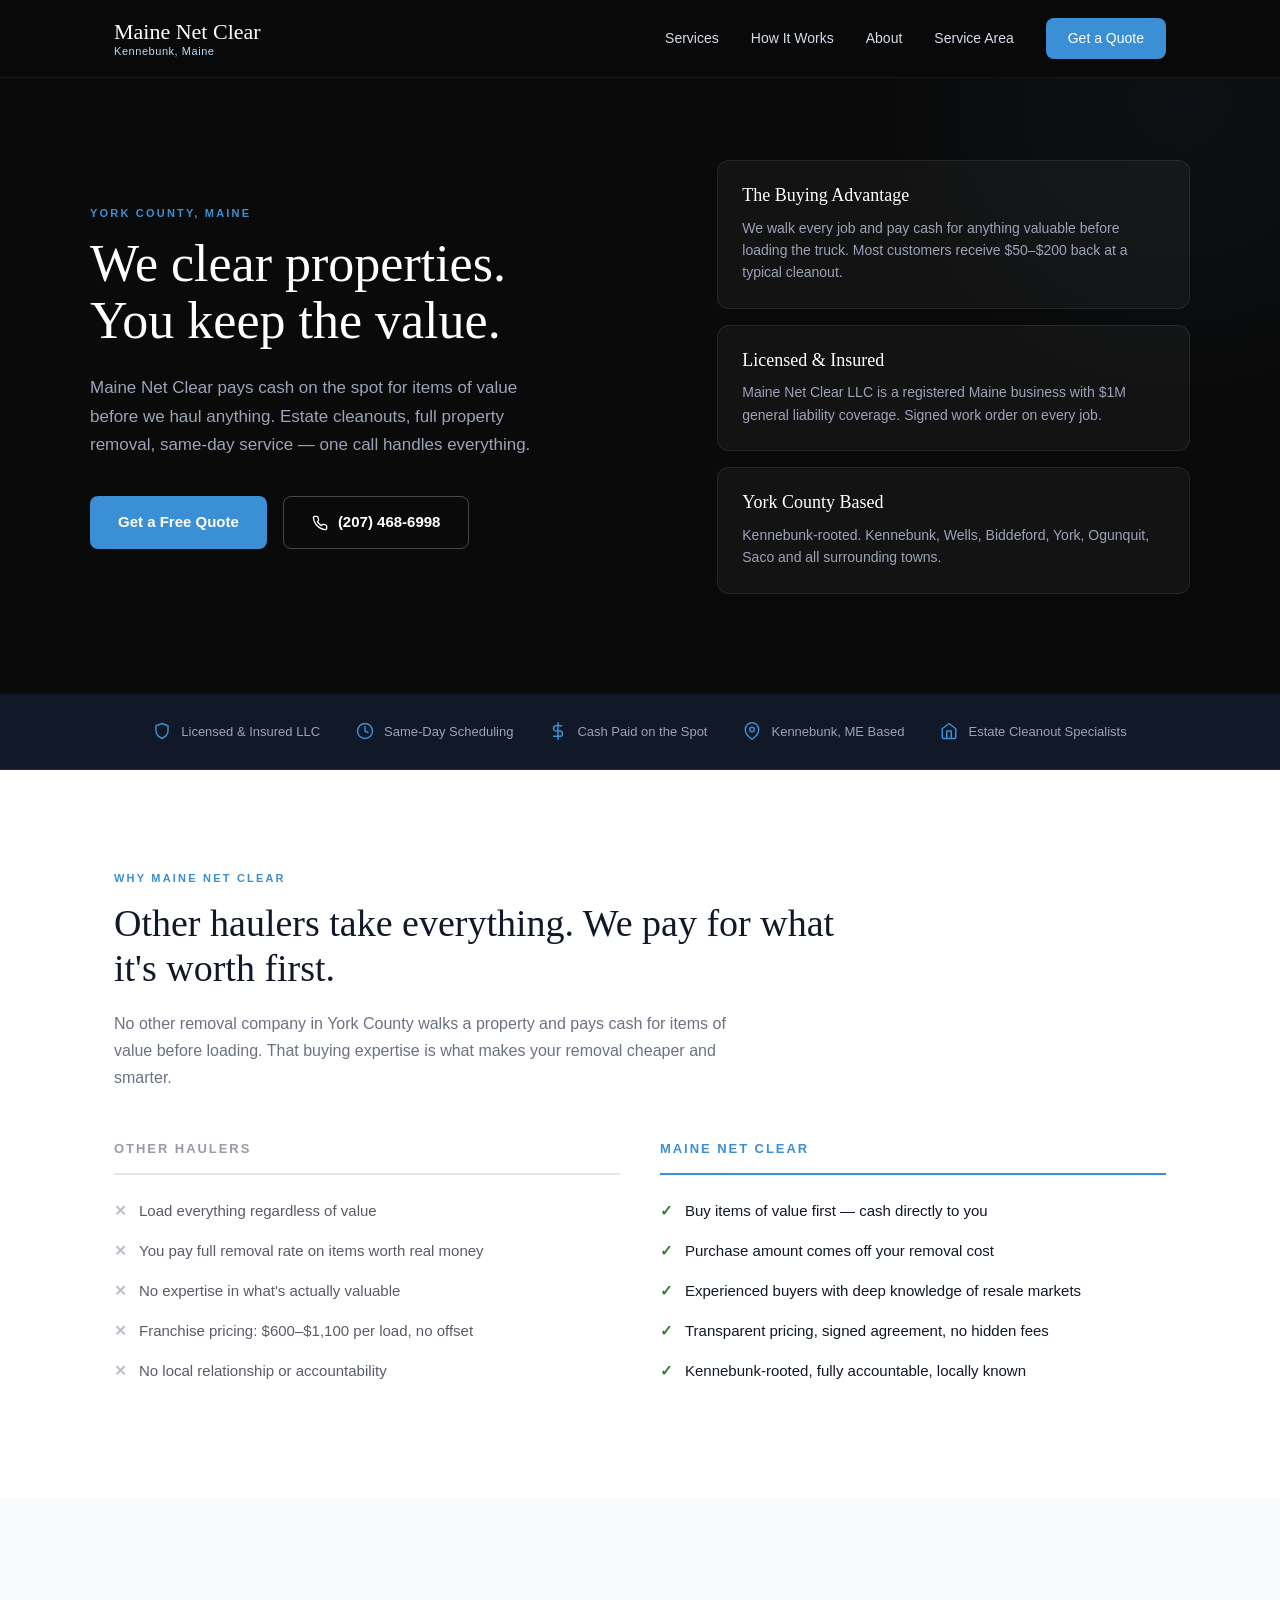
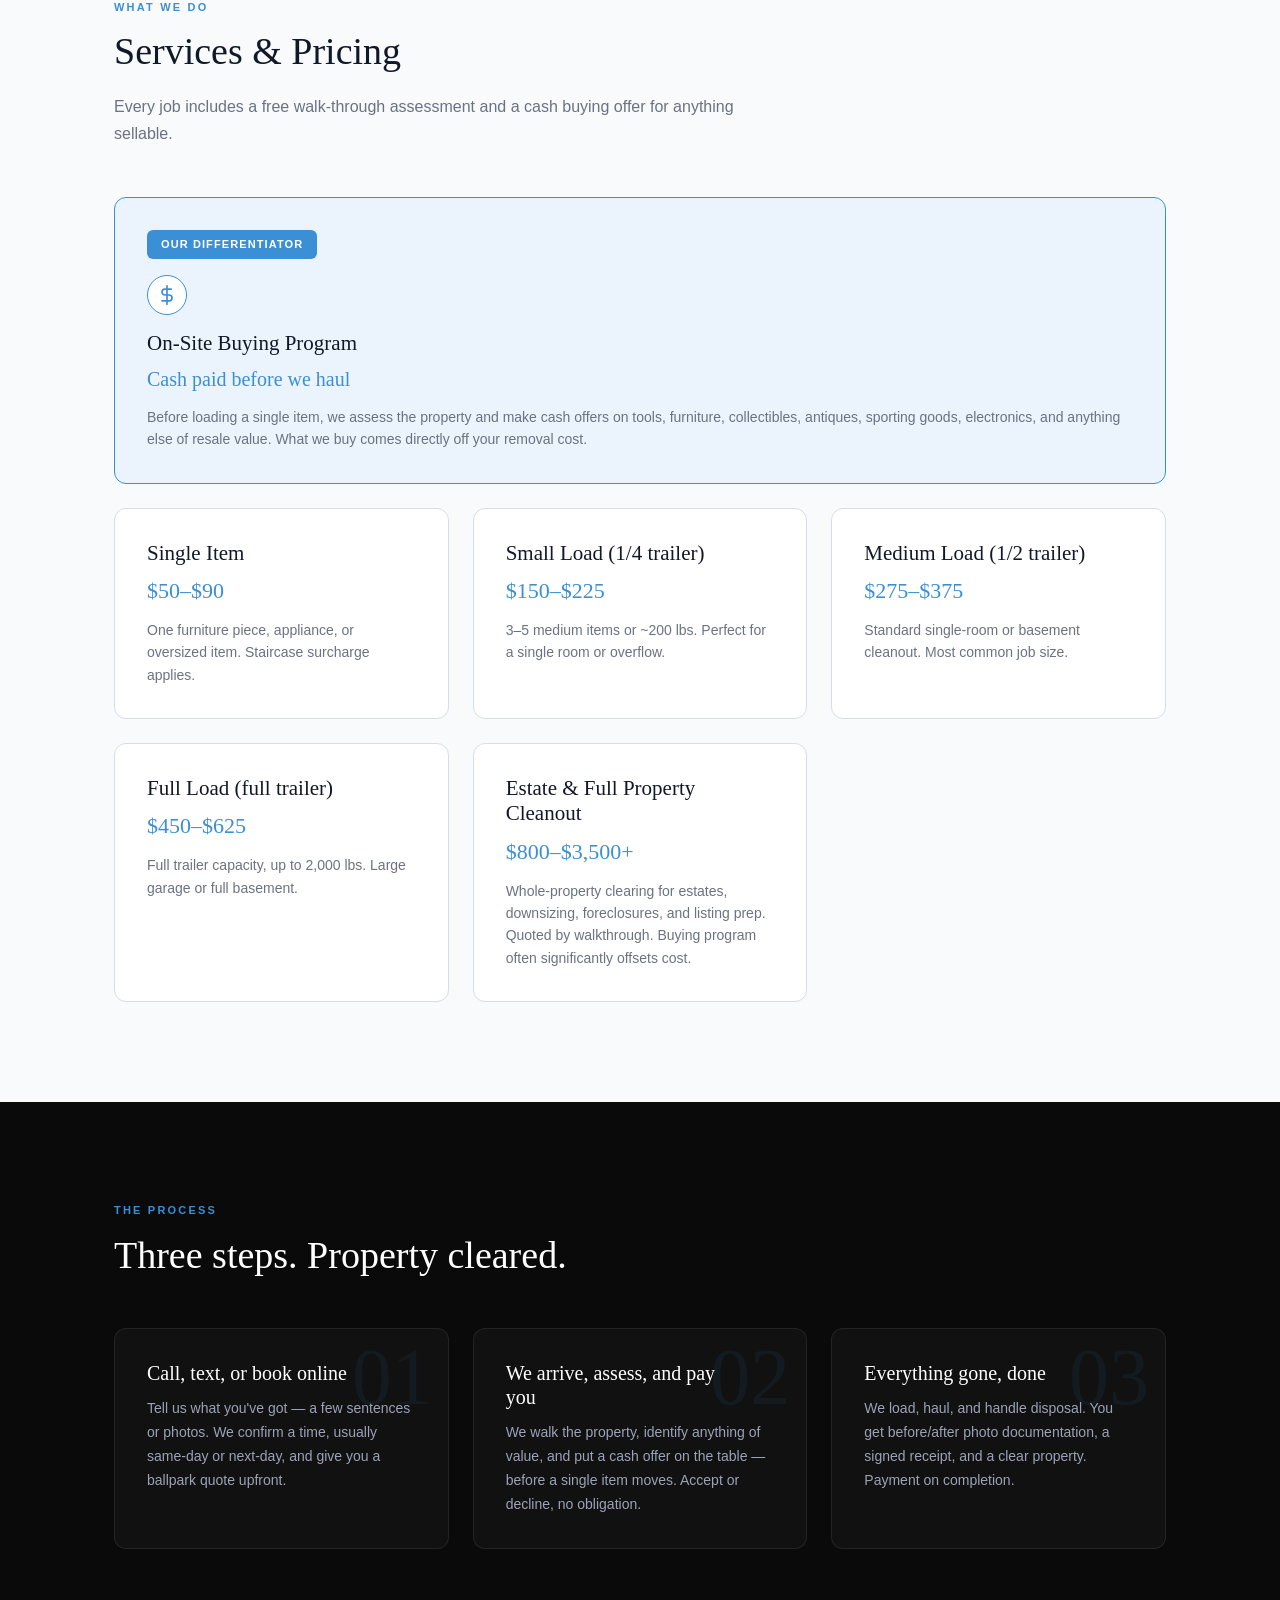
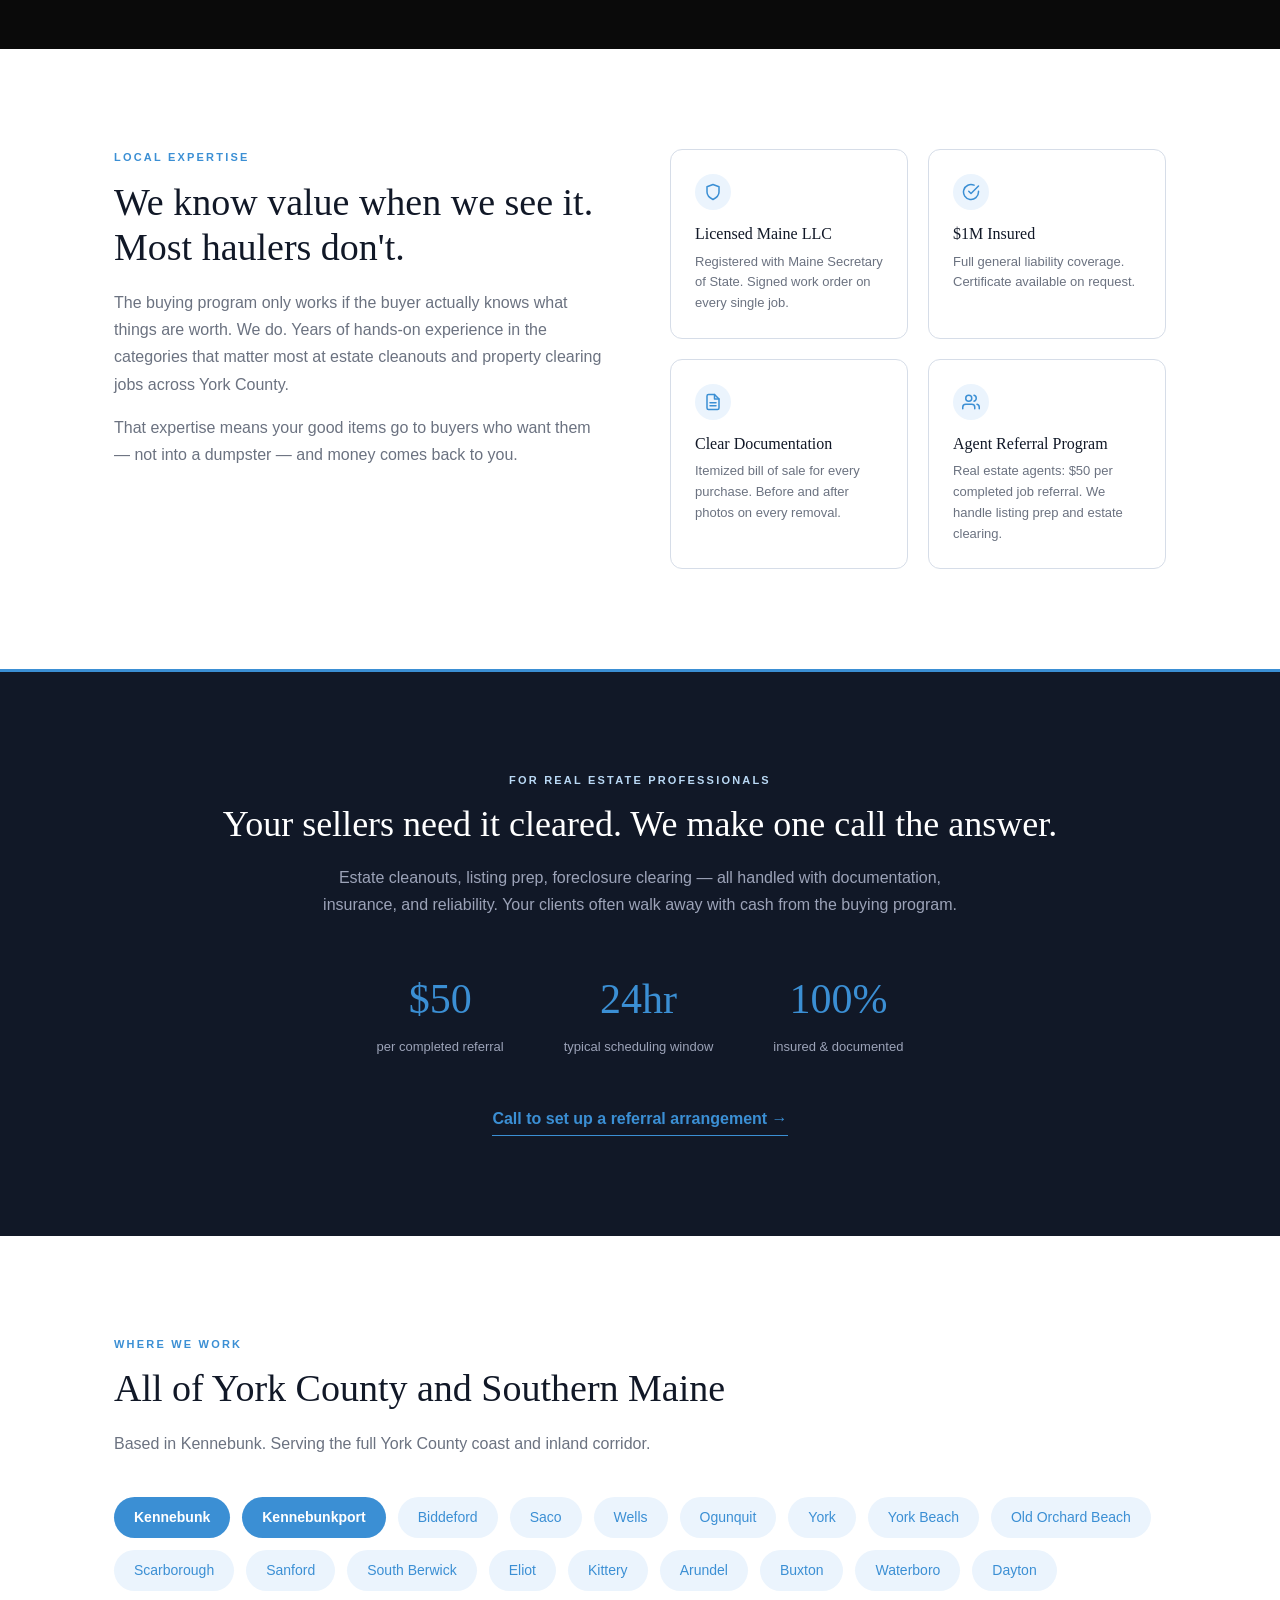
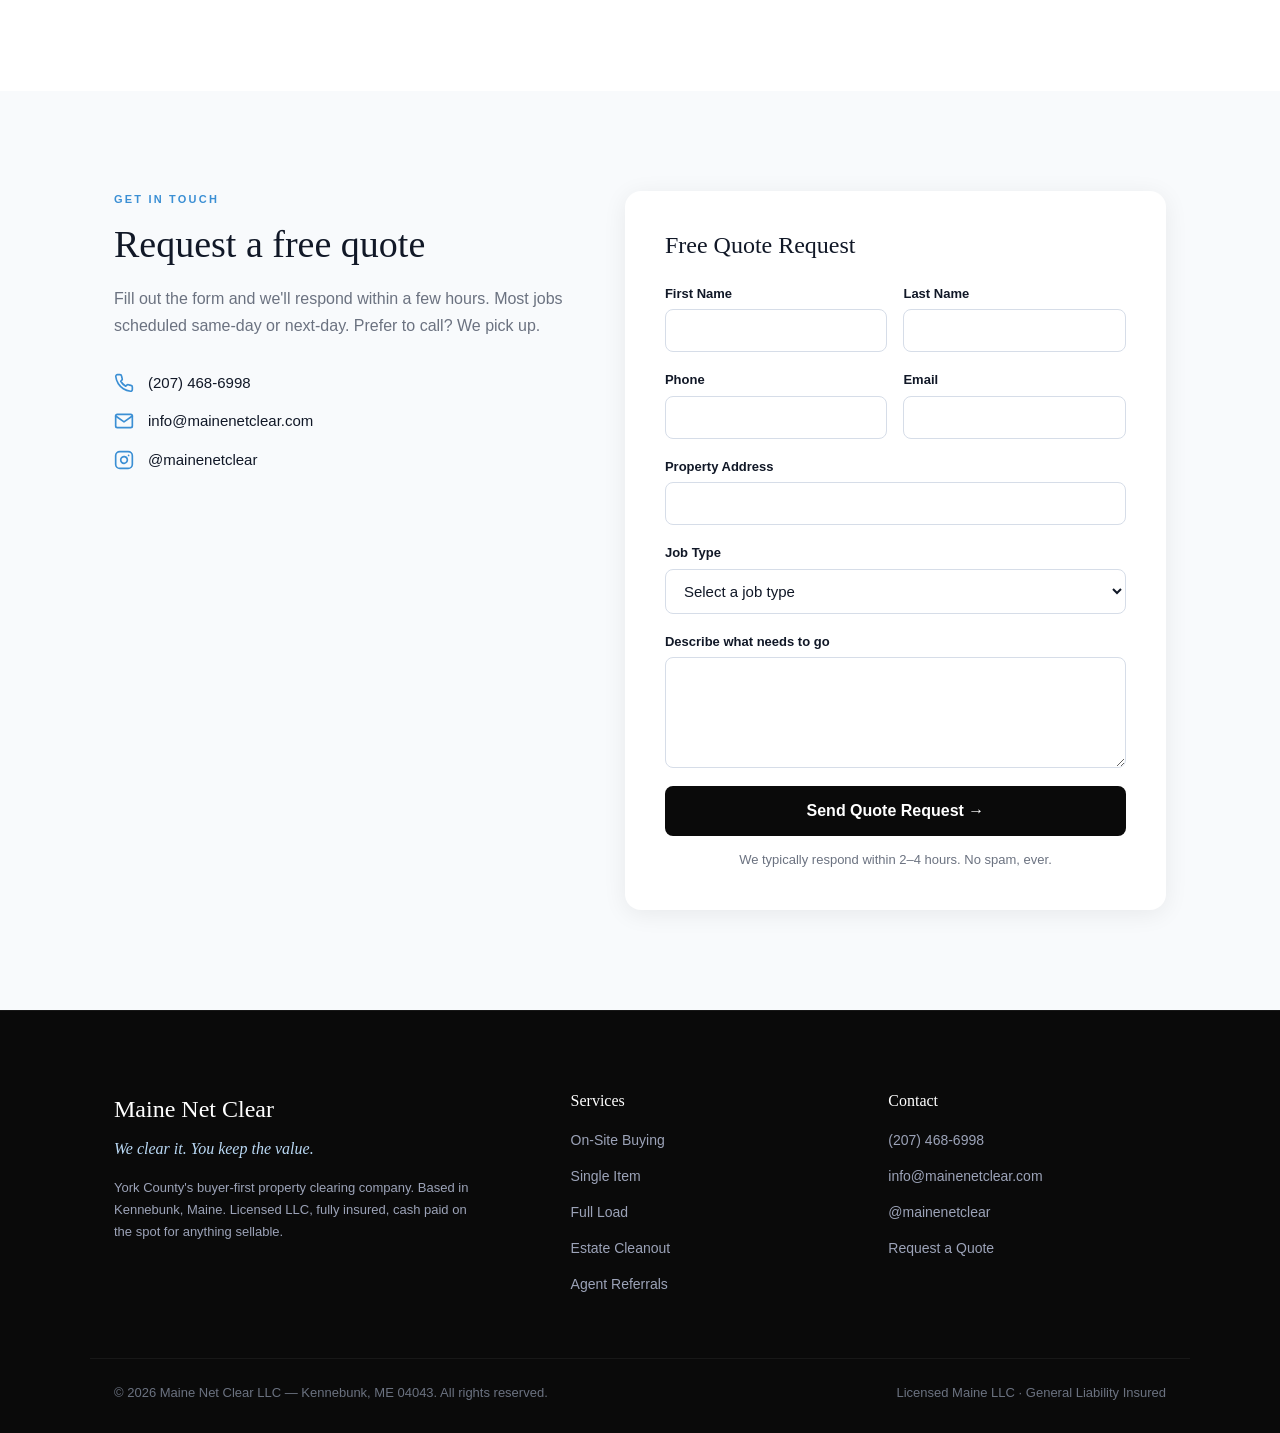
==== commit 4590e2fb: "Fix email/Instagram domain spelling to mainenetclear" ====
--- a/index.html
+++ b/index.html
@@ -315,13 +315,13 @@
               <svg viewBox="0 0 24 24" fill="none" stroke="currentColor" stroke-width="2" stroke-linecap="round" stroke-linejoin="round" aria-hidden="true"><path d="M22 16.92v3a2 2 0 0 1-2.18 2 19.79 19.79 0 0 1-8.63-3.07 19.5 19.5 0 0 1-6-6 19.79 19.79 0 0 1-3.07-8.67A2 2 0 0 1 4.11 2h3a2 2 0 0 1 2 1.72 12.84 12.84 0 0 0 .7 2.81 2 2 0 0 1-.45 2.11L8.09 9.91a16 16 0 0 0 6 6l1.27-1.27a2 2 0 0 1 2.11-.45 12.84 12.84 0 0 0 2.81.7A2 2 0 0 1 22 16.92z"/></svg>
               <span>(207) 468-6998</span>
             </a>
-            <a href="mailto:info@mainenetchlear.com" class="contact-item">
+            <a href="mailto:info@mainenetclear.com" class="contact-item">
               <svg viewBox="0 0 24 24" fill="none" stroke="currentColor" stroke-width="2" stroke-linecap="round" stroke-linejoin="round" aria-hidden="true"><path d="M4 4h16c1.1 0 2 .9 2 2v12c0 1.1-.9 2-2 2H4c-1.1 0-2-.9-2-2V6c0-1.1.9-2 2-2z"/><polyline points="22,6 12,13 2,6"/></svg>
-              <span>info@mainenetchlear.com</span>
+              <span>info@mainenetclear.com</span>
             </a>
-            <a href="https://instagram.com/mainenetchlear" class="contact-item" target="_blank" rel="noopener noreferrer">
+            <a href="https://instagram.com/mainenetclear" class="contact-item" target="_blank" rel="noopener noreferrer">
               <svg viewBox="0 0 24 24" fill="none" stroke="currentColor" stroke-width="2" stroke-linecap="round" stroke-linejoin="round" aria-hidden="true"><rect x="2" y="2" width="20" height="20" rx="5" ry="5"/><path d="M16 11.37A4 4 0 1 1 12.63 8 4 4 0 0 1 16 11.37z"/><line x1="17.5" y1="6.5" x2="17.51" y2="6.5"/></svg>
-              <span>@mainenetchlear</span>
+              <span>@mainenetclear</span>
             </a>
           </div>
         </div>
@@ -424,8 +424,8 @@
         <h4>Contact</h4>
         <ul>
           <li><a href="tel:+12074686998">(207) 468-6998</a></li>
-          <li><a href="mailto:info@mainenetchlear.com">info@mainenetchlear.com</a></li>
-          <li><a href="https://instagram.com/mainenetchlear" target="_blank" rel="noopener noreferrer">@mainenetchlear</a></li>
+          <li><a href="mailto:info@mainenetclear.com">info@mainenetclear.com</a></li>
+          <li><a href="https://instagram.com/mainenetclear" target="_blank" rel="noopener noreferrer">@mainenetclear</a></li>
           <li><a href="#contact">Request a Quote</a></li>
         </ul>
       </div>
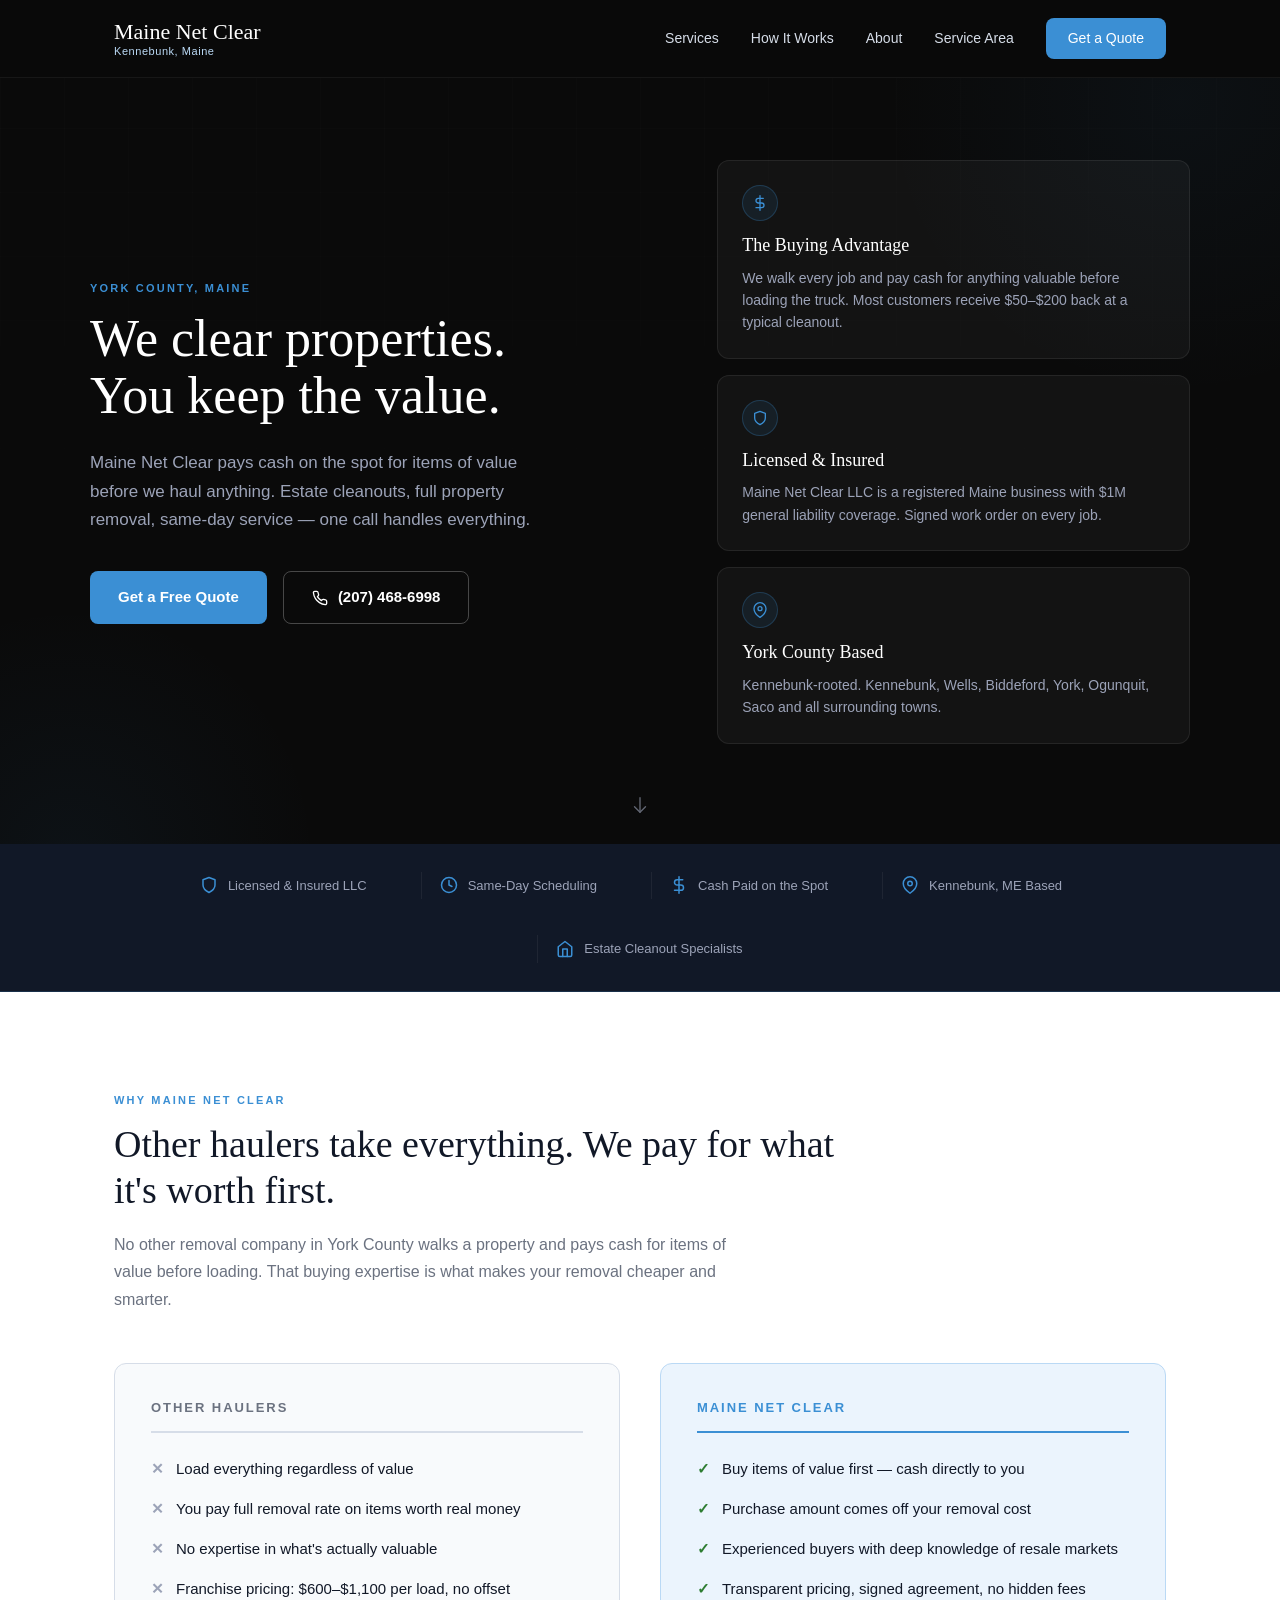
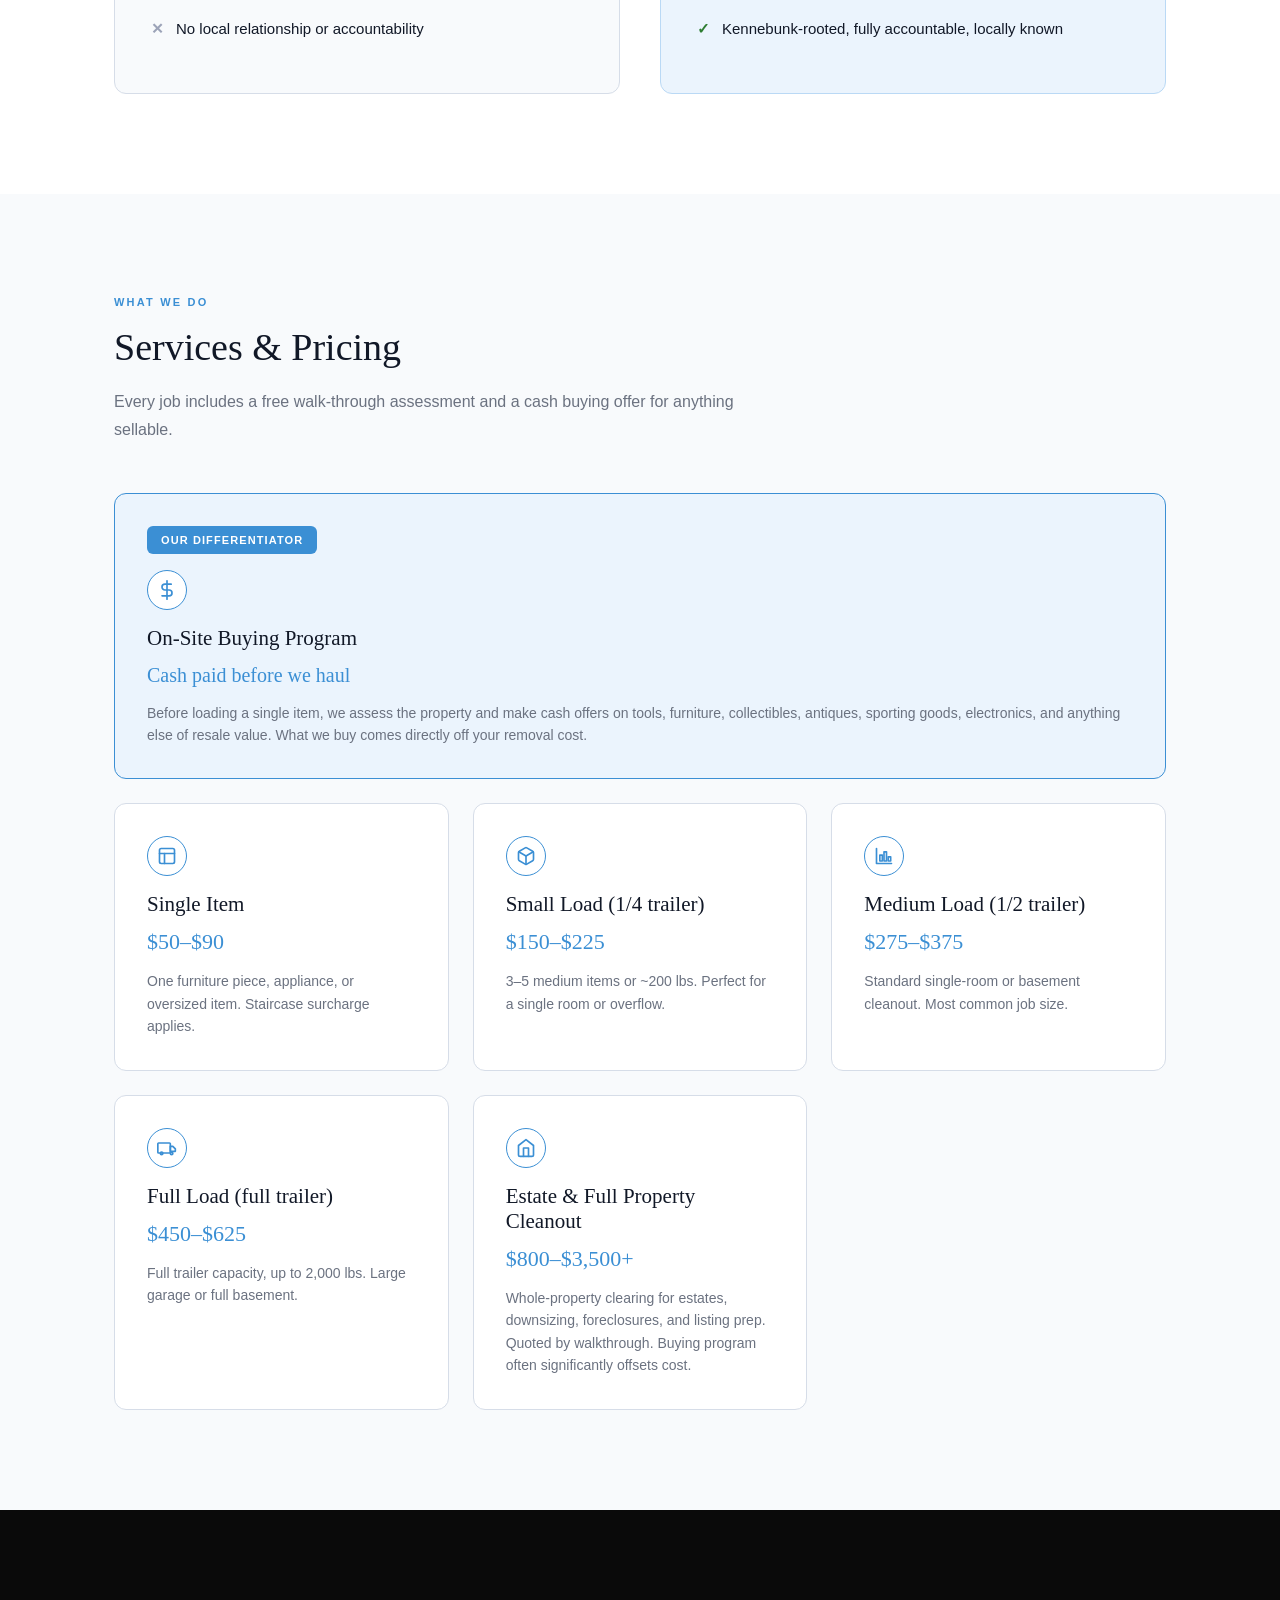
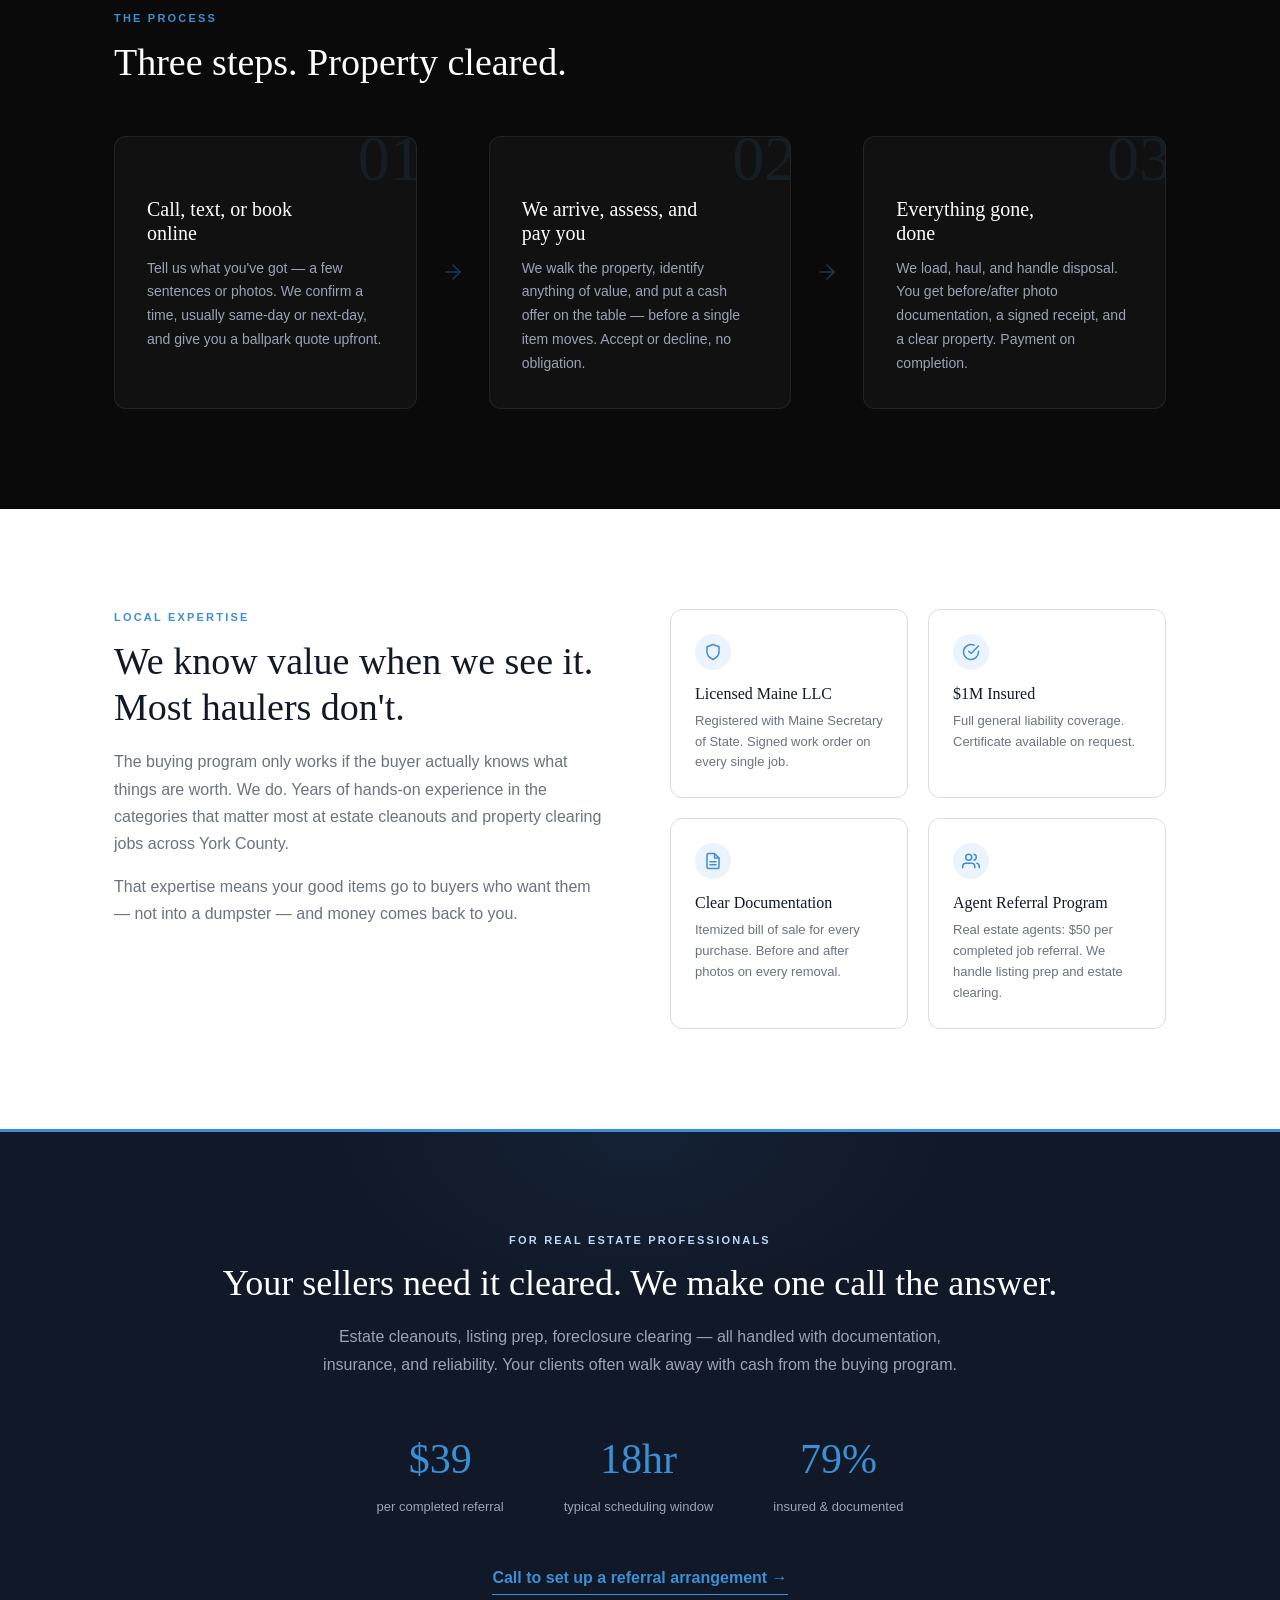
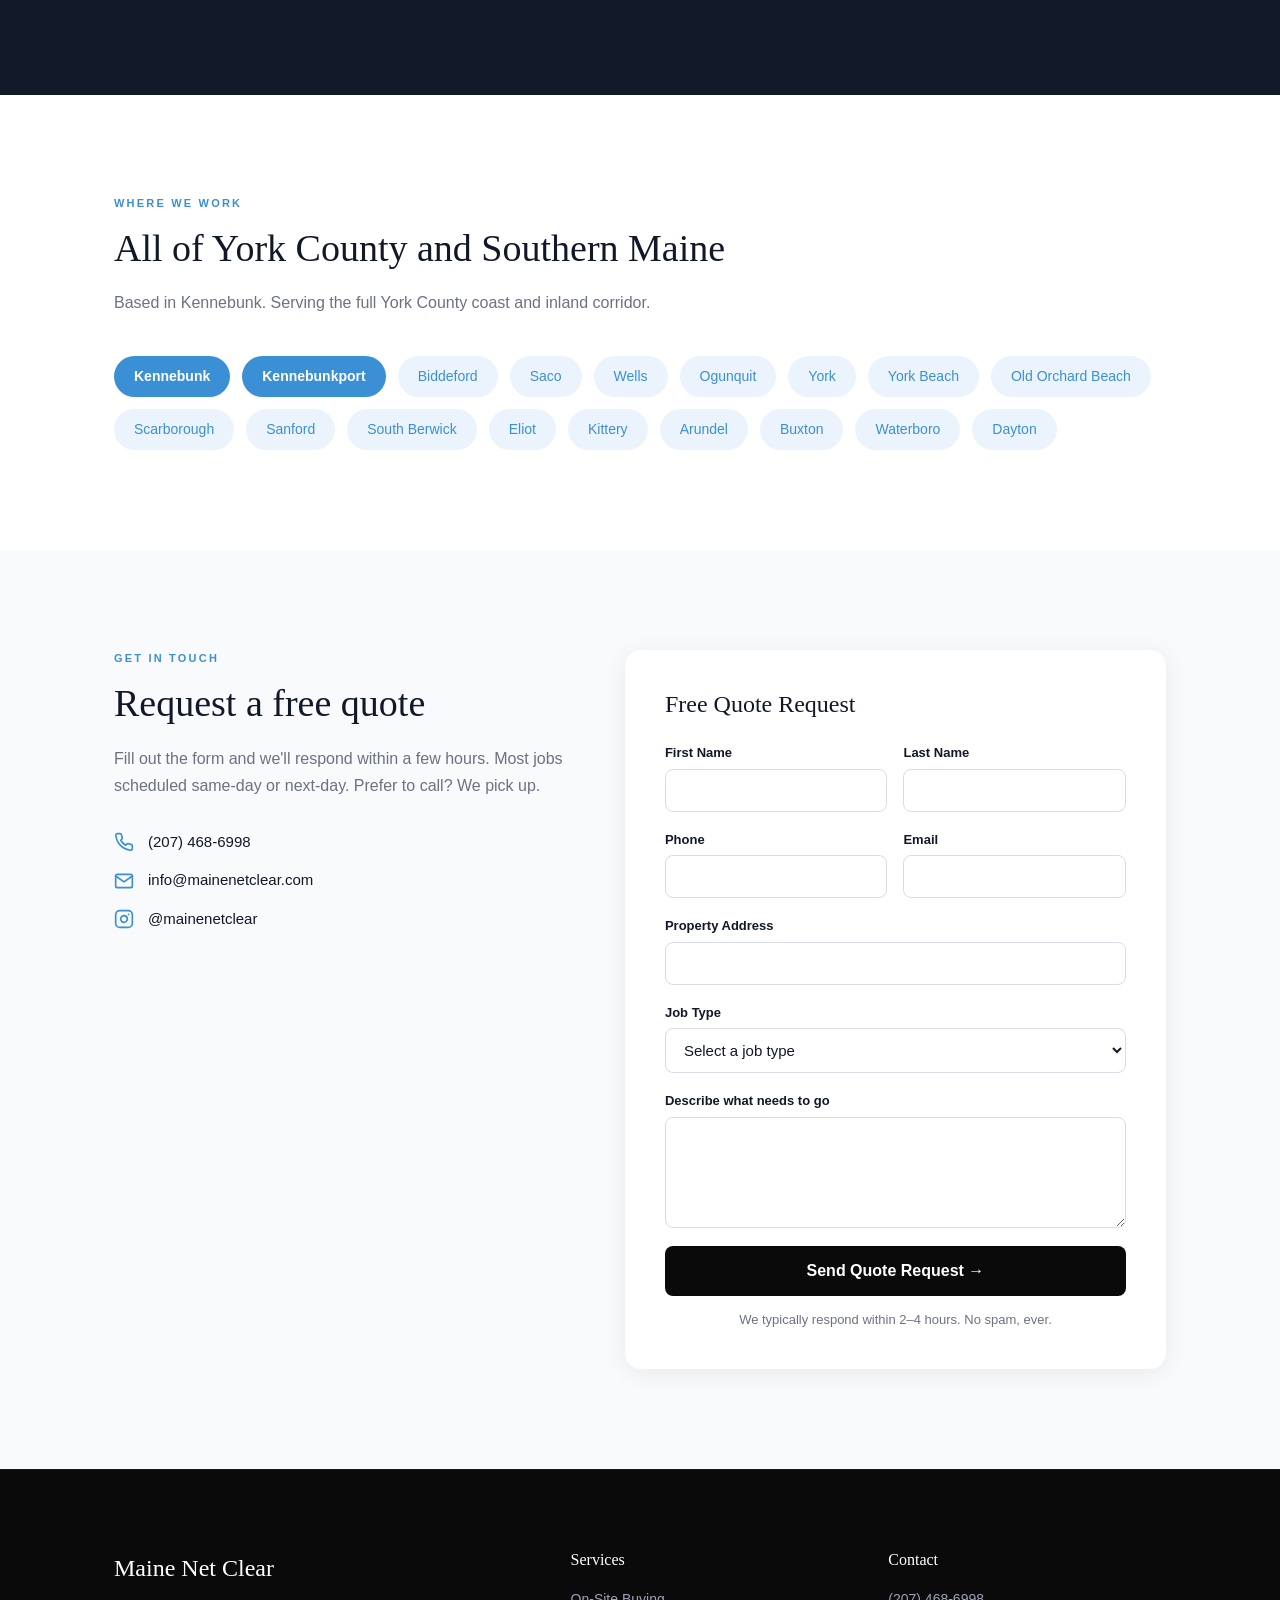
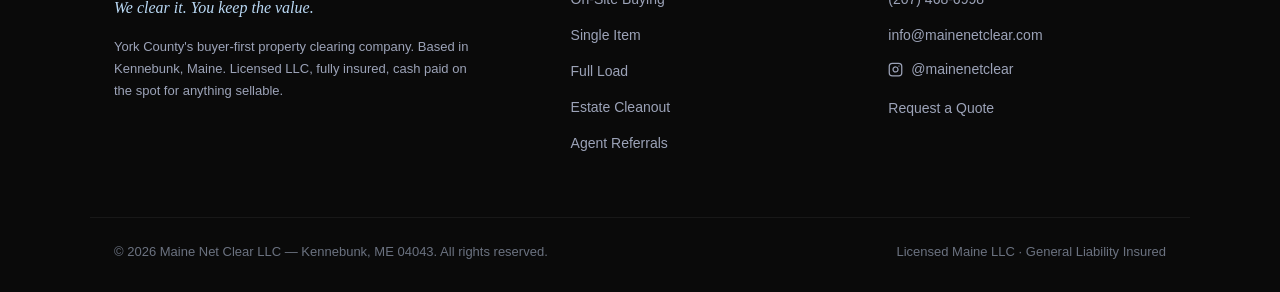
==== commit 913fc77e: "Add scroll animations, hover effects, and decorative polish to elevate site design - Scroll progress" ====
--- a/index.html
+++ b/index.html
@@ -9,6 +9,9 @@
 </head>
 <body>
 
+  <!-- ============ SCROLL PROGRESS ============ -->
+  <div class="scroll-progress" id="scroll-progress"></div>
+
   <!-- ============ NAVIGATION ============ -->
   <header class="site-header" id="site-header">
     <nav class="navbar" aria-label="Main navigation">
@@ -37,12 +40,14 @@
 
     <!-- ============ HERO ============ -->
     <section class="hero">
+      <div class="hero-grid" aria-hidden="true"></div>
+      <div class="hero-glow hero-glow-2" aria-hidden="true"></div>
       <div class="hero-inner">
         <div class="hero-text">
-          <p class="eyebrow">York County, Maine</p>
-          <h1>We clear properties.<br>You keep the value.</h1>
-          <p class="hero-sub">Maine Net Clear pays cash on the spot for items of value before we haul anything. Estate cleanouts, full property removal, same-day service — one call handles everything.</p>
-          <div class="hero-ctas">
+          <p class="eyebrow fade-in-up" style="animation-delay: 0.05s;">York County, Maine</p>
+          <h1 class="fade-in-up" style="animation-delay: 0.15s;">We clear properties.<br>You keep the value.</h1>
+          <p class="hero-sub fade-in-up" style="animation-delay: 0.25s;">Maine Net Clear pays cash on the spot for items of value before we haul anything. Estate cleanouts, full property removal, same-day service — one call handles everything.</p>
+          <div class="hero-ctas fade-in-up" style="animation-delay: 0.35s;">
             <a href="#contact" class="btn btn-primary">Get a Free Quote</a>
             <a href="tel:+12074686998" class="btn btn-ghost">
               <svg width="16" height="16" viewBox="0 0 24 24" fill="none" stroke="currentColor" stroke-width="2" stroke-linecap="round" stroke-linejoin="round" aria-hidden="true"><path d="M22 16.92v3a2 2 0 0 1-2.18 2 19.79 19.79 0 0 1-8.63-3.07 19.5 19.5 0 0 1-6-6 19.79 19.79 0 0 1-3.07-8.67A2 2 0 0 1 4.11 2h3a2 2 0 0 1 2 1.72 12.84 12.84 0 0 0 .7 2.81 2 2 0 0 1-.45 2.11L8.09 9.91a16 16 0 0 0 6 6l1.27-1.27a2 2 0 0 1 2.11-.45 12.84 12.84 0 0 0 2.81.7A2 2 0 0 1 22 16.92z"/></svg>
@@ -52,20 +57,33 @@
         </div>
 
         <div class="hero-stats">
-          <div class="stat-card">
+          <div class="stat-card fade-in-up" style="animation-delay: 0.3s;">
+            <div class="stat-card-icon">
+              <svg viewBox="0 0 24 24" fill="none" stroke="currentColor" stroke-width="2" stroke-linecap="round" stroke-linejoin="round" aria-hidden="true"><line x1="12" y1="1" x2="12" y2="23"/><path d="M17 5H9.5a3.5 3.5 0 0 0 0 7h5a3.5 3.5 0 0 1 0 7H6"/></svg>
+            </div>
             <h3>The Buying Advantage</h3>
             <p>We walk every job and pay cash for anything valuable before loading the truck. Most customers receive $50–$200 back at a typical cleanout.</p>
           </div>
-          <div class="stat-card">
+          <div class="stat-card fade-in-up" style="animation-delay: 0.4s;">
+            <div class="stat-card-icon">
+              <svg viewBox="0 0 24 24" fill="none" stroke="currentColor" stroke-width="2" stroke-linecap="round" stroke-linejoin="round" aria-hidden="true"><path d="M12 22s8-4 8-10V5l-8-3-8 3v7c0 6 8 10 8 10z"/></svg>
+            </div>
             <h3>Licensed &amp; Insured</h3>
             <p>Maine Net Clear LLC is a registered Maine business with $1M general liability coverage. Signed work order on every job.</p>
           </div>
-          <div class="stat-card">
+          <div class="stat-card fade-in-up" style="animation-delay: 0.5s;">
+            <div class="stat-card-icon">
+              <svg viewBox="0 0 24 24" fill="none" stroke="currentColor" stroke-width="2" stroke-linecap="round" stroke-linejoin="round" aria-hidden="true"><path d="M21 10c0 7-9 13-9 13s-9-6-9-13a9 9 0 0 1 18 0z"/><circle cx="12" cy="10" r="3"/></svg>
+            </div>
             <h3>York County Based</h3>
             <p>Kennebunk-rooted. Kennebunk, Wells, Biddeford, York, Ogunquit, Saco and all surrounding towns.</p>
           </div>
         </div>
       </div>
+
+      <a href="#services" class="scroll-cue" aria-label="Scroll to services">
+        <svg viewBox="0 0 24 24" fill="none" stroke="currentColor" stroke-width="1.5" stroke-linecap="round" stroke-linejoin="round" aria-hidden="true"><line x1="12" y1="4" x2="12" y2="20"/><polyline points="6 14 12 20 18 14"/></svg>
+      </a>
     </section>
 
     <!-- ============ TRUST BAR ============ -->
@@ -97,12 +115,14 @@
     <!-- ============ THE DIFFERENCE ============ -->
     <section class="difference">
       <div class="container">
-        <p class="eyebrow eyebrow-dark">Why Maine Net Clear</p>
-        <h2>Other haulers take everything. We pay for what it's worth first.</h2>
-        <p class="section-body">No other removal company in York County walks a property and pays cash for items of value before loading. That buying expertise is what makes your removal cheaper and smarter.</p>
+        <div class="reveal">
+          <p class="eyebrow eyebrow-dark">Why Maine Net Clear</p>
+          <h2>Other haulers take everything. We pay for what it's worth first.</h2>
+          <p class="section-body">No other removal company in York County walks a property and pays cash for items of value before loading. That buying expertise is what makes your removal cheaper and smarter.</p>
+        </div>
 
         <div class="comparison-grid">
-          <div class="comparison-col comparison-other">
+          <div class="comparison-col comparison-other reveal">
             <h3>Other haulers</h3>
             <ul>
               <li><span class="icon-x" aria-hidden="true">&#10005;</span> Load everything regardless of value</li>
@@ -112,7 +132,7 @@
               <li><span class="icon-x" aria-hidden="true">&#10005;</span> No local relationship or accountability</li>
             </ul>
           </div>
-          <div class="comparison-col comparison-mnc">
+          <div class="comparison-col comparison-mnc reveal" style="transition-delay: 0.1s;">
             <h3>Maine Net Clear</h3>
             <ul>
               <li><span class="icon-check" aria-hidden="true">&#10003;</span> Buy items of value first — cash directly to you</li>
@@ -129,12 +149,14 @@
     <!-- ============ SERVICES ============ -->
     <section class="services" id="services">
       <div class="container">
-        <p class="eyebrow eyebrow-dark">What we do</p>
-        <h2>Services &amp; Pricing</h2>
-        <p class="section-body">Every job includes a free walk-through assessment and a cash buying offer for anything sellable.</p>
+        <div class="reveal">
+          <p class="eyebrow eyebrow-dark">What we do</p>
+          <h2>Services &amp; Pricing</h2>
+          <p class="section-body">Every job includes a free walk-through assessment and a cash buying offer for anything sellable.</p>
+        </div>
 
         <div class="services-grid">
-          <div class="service-card service-featured">
+          <div class="service-card service-featured reveal">
             <span class="badge">Our Differentiator</span>
             <div class="service-icon">
               <svg viewBox="0 0 24 24" fill="none" stroke="currentColor" stroke-width="2" stroke-linecap="round" stroke-linejoin="round" aria-hidden="true"><line x1="12" y1="1" x2="12" y2="23"/><path d="M17 5H9.5a3.5 3.5 0 0 0 0 7h5a3.5 3.5 0 0 1 0 7H6"/></svg>
@@ -144,31 +166,46 @@
             <p>Before loading a single item, we assess the property and make cash offers on tools, furniture, collectibles, antiques, sporting goods, electronics, and anything else of resale value. What we buy comes directly off your removal cost.</p>
           </div>
 
-          <div class="service-card">
+          <div class="service-card reveal" style="transition-delay: 0.05s;">
+            <div class="service-icon service-icon-outline">
+              <svg viewBox="0 0 24 24" fill="none" stroke="currentColor" stroke-width="2" stroke-linecap="round" stroke-linejoin="round" aria-hidden="true"><rect x="3" y="3" width="18" height="18" rx="2"/><line x1="3" y1="9" x2="21" y2="9"/><line x1="9" y1="21" x2="9" y2="9"/></svg>
+            </div>
             <h3>Single Item</h3>
             <p class="service-price">$50–$90</p>
             <p>One furniture piece, appliance, or oversized item. Staircase surcharge applies.</p>
           </div>
 
-          <div class="service-card">
+          <div class="service-card reveal" style="transition-delay: 0.1s;">
+            <div class="service-icon service-icon-outline">
+              <svg viewBox="0 0 24 24" fill="none" stroke="currentColor" stroke-width="2" stroke-linecap="round" stroke-linejoin="round" aria-hidden="true"><path d="M21 8a2 2 0 0 0-1-1.73l-7-4a2 2 0 0 0-2 0l-7 4A2 2 0 0 0 3 8v8a2 2 0 0 0 1 1.73l7 4a2 2 0 0 0 2 0l7-4A2 2 0 0 0 21 16z"/><polyline points="3.27 6.96 12 12.01 20.73 6.96"/><line x1="12" y1="22.08" x2="12" y2="12"/></svg>
+            </div>
             <h3>Small Load (1/4 trailer)</h3>
             <p class="service-price">$150–$225</p>
             <p>3–5 medium items or ~200 lbs. Perfect for a single room or overflow.</p>
           </div>
 
-          <div class="service-card">
+          <div class="service-card reveal" style="transition-delay: 0.15s;">
+            <div class="service-icon service-icon-outline">
+              <svg viewBox="0 0 24 24" fill="none" stroke="currentColor" stroke-width="2" stroke-linecap="round" stroke-linejoin="round" aria-hidden="true"><path d="M3 3v18h18"/><rect x="7" y="11" width="3" height="7"/><rect x="12" y="7" width="3" height="11"/><rect x="17" y="13" width="3" height="5"/></svg>
+            </div>
             <h3>Medium Load (1/2 trailer)</h3>
             <p class="service-price">$275–$375</p>
             <p>Standard single-room or basement cleanout. Most common job size.</p>
           </div>
 
-          <div class="service-card">
+          <div class="service-card reveal" style="transition-delay: 0.2s;">
+            <div class="service-icon service-icon-outline">
+              <svg viewBox="0 0 24 24" fill="none" stroke="currentColor" stroke-width="2" stroke-linecap="round" stroke-linejoin="round" aria-hidden="true"><rect x="1" y="6" width="15" height="12" rx="1"/><path d="M16 10h3l3 3v3h-6z"/><circle cx="5.5" cy="18.5" r="1.5"/><circle cx="17.5" cy="18.5" r="1.5"/></svg>
+            </div>
             <h3>Full Load (full trailer)</h3>
             <p class="service-price">$450–$625</p>
             <p>Full trailer capacity, up to 2,000 lbs. Large garage or full basement.</p>
           </div>
 
-          <div class="service-card">
+          <div class="service-card reveal" style="transition-delay: 0.25s;">
+            <div class="service-icon service-icon-outline">
+              <svg viewBox="0 0 24 24" fill="none" stroke="currentColor" stroke-width="2" stroke-linecap="round" stroke-linejoin="round" aria-hidden="true"><path d="M3 9l9-7 9 7v11a2 2 0 0 1-2 2H5a2 2 0 0 1-2-2z"/><polyline points="9 22 9 12 15 12 15 22"/></svg>
+            </div>
             <h3>Estate &amp; Full Property Cleanout</h3>
             <p class="service-price">$800–$3,500+</p>
             <p>Whole-property clearing for estates, downsizing, foreclosures, and listing prep. Quoted by walkthrough. Buying program often significantly offsets cost.</p>
@@ -180,21 +217,29 @@
     <!-- ============ HOW IT WORKS ============ -->
     <section class="how-it-works" id="how-it-works">
       <div class="container">
-        <p class="eyebrow">The process</p>
-        <h2 class="heading-light">Three steps. Property cleared.</h2>
+        <div class="reveal">
+          <p class="eyebrow">The process</p>
+          <h2 class="heading-light">Three steps. Property cleared.</h2>
+        </div>
 
         <div class="steps-grid">
-          <div class="step-panel">
+          <div class="step-panel reveal">
             <span class="step-number" aria-hidden="true">01</span>
             <h3>Call, text, or book online</h3>
             <p>Tell us what you've got — a few sentences or photos. We confirm a time, usually same-day or next-day, and give you a ballpark quote upfront.</p>
           </div>
-          <div class="step-panel">
+          <div class="step-arrow" aria-hidden="true">
+            <svg viewBox="0 0 24 24" fill="none" stroke="currentColor" stroke-width="1.5" stroke-linecap="round" stroke-linejoin="round"><line x1="5" y1="12" x2="19" y2="12"/><polyline points="12 5 19 12 12 19"/></svg>
+          </div>
+          <div class="step-panel reveal" style="transition-delay: 0.1s;">
             <span class="step-number" aria-hidden="true">02</span>
             <h3>We arrive, assess, and pay you</h3>
             <p>We walk the property, identify anything of value, and put a cash offer on the table — before a single item moves. Accept or decline, no obligation.</p>
           </div>
-          <div class="step-panel">
+          <div class="step-arrow" aria-hidden="true">
+            <svg viewBox="0 0 24 24" fill="none" stroke="currentColor" stroke-width="1.5" stroke-linecap="round" stroke-linejoin="round"><line x1="5" y1="12" x2="19" y2="12"/><polyline points="12 5 19 12 12 19"/></svg>
+          </div>
+          <div class="step-panel reveal" style="transition-delay: 0.2s;">
             <span class="step-number" aria-hidden="true">03</span>
             <h3>Everything gone, done</h3>
             <p>We load, haul, and handle disposal. You get before/after photo documentation, a signed receipt, and a clear property. Payment on completion.</p>
@@ -206,7 +251,7 @@
     <!-- ============ ABOUT / WHY US ============ -->
     <section class="about" id="about">
       <div class="container about-grid">
-        <div class="about-text">
+        <div class="about-text reveal">
           <p class="eyebrow eyebrow-dark">Local expertise</p>
           <h2>We know value when we see it. Most haulers don't.</h2>
           <p class="section-body">The buying program only works if the buyer actually knows what things are worth. We do. Years of hands-on experience in the categories that matter most at estate cleanouts and property clearing jobs across York County.</p>
@@ -214,28 +259,28 @@
         </div>
 
         <div class="trust-cards">
-          <div class="trust-card">
+          <div class="trust-card reveal">
             <div class="trust-card-icon">
               <svg viewBox="0 0 24 24" fill="none" stroke="currentColor" stroke-width="2" stroke-linecap="round" stroke-linejoin="round" aria-hidden="true"><path d="M12 22s8-4 8-10V5l-8-3-8 3v7c0 6 8 10 8 10z"/></svg>
             </div>
             <h3>Licensed Maine LLC</h3>
             <p>Registered with Maine Secretary of State. Signed work order on every single job.</p>
           </div>
-          <div class="trust-card">
+          <div class="trust-card reveal" style="transition-delay: 0.05s;">
             <div class="trust-card-icon">
               <svg viewBox="0 0 24 24" fill="none" stroke="currentColor" stroke-width="2" stroke-linecap="round" stroke-linejoin="round" aria-hidden="true"><path d="M22 11.08V12a10 10 0 1 1-5.93-9.14"/><polyline points="22 4 12 14.01 9 11.01"/></svg>
             </div>
             <h3>$1M Insured</h3>
             <p>Full general liability coverage. Certificate available on request.</p>
           </div>
-          <div class="trust-card">
+          <div class="trust-card reveal" style="transition-delay: 0.1s;">
             <div class="trust-card-icon">
               <svg viewBox="0 0 24 24" fill="none" stroke="currentColor" stroke-width="2" stroke-linecap="round" stroke-linejoin="round" aria-hidden="true"><path d="M14 2H6a2 2 0 0 0-2 2v16a2 2 0 0 0 2 2h12a2 2 0 0 0 2-2V8z"/><polyline points="14 2 14 8 20 8"/><line x1="8" y1="13" x2="16" y2="13"/><line x1="8" y1="17" x2="16" y2="17"/></svg>
             </div>
             <h3>Clear Documentation</h3>
             <p>Itemized bill of sale for every purchase. Before and after photos on every removal.</p>
           </div>
-          <div class="trust-card">
+          <div class="trust-card reveal" style="transition-delay: 0.15s;">
             <div class="trust-card-icon">
               <svg viewBox="0 0 24 24" fill="none" stroke="currentColor" stroke-width="2" stroke-linecap="round" stroke-linejoin="round" aria-hidden="true"><path d="M17 21v-2a4 4 0 0 0-4-4H5a4 4 0 0 0-4 4v2"/><circle cx="9" cy="7" r="4"/><path d="M23 21v-2a4 4 0 0 0-3-3.87"/><path d="M16 3.13a4 4 0 0 1 0 7.75"/></svg>
             </div>
@@ -248,22 +293,23 @@
 
     <!-- ============ AGENT CALLOUT ============ -->
     <section class="agent-callout">
-      <div class="agent-inner">
+      <div class="agent-glow" aria-hidden="true"></div>
+      <div class="agent-inner reveal">
         <p class="eyebrow eyebrow-light">For real estate professionals</p>
         <h2 class="heading-light">Your sellers need it cleared. We make one call the answer.</h2>
         <p class="section-body section-body-light">Estate cleanouts, listing prep, foreclosure clearing — all handled with documentation, insurance, and reliability. Your clients often walk away with cash from the buying program.</p>
 
         <div class="agent-stats">
           <div class="agent-stat">
-            <span class="agent-stat-num">$50</span>
+            <span class="agent-stat-num"><span class="count-up" data-prefix="$" data-target="50">0</span></span>
             <span class="agent-stat-label">per completed referral</span>
           </div>
           <div class="agent-stat">
-            <span class="agent-stat-num">24hr</span>
+            <span class="agent-stat-num"><span class="count-up" data-suffix="hr" data-target="24">0</span></span>
             <span class="agent-stat-label">typical scheduling window</span>
           </div>
           <div class="agent-stat">
-            <span class="agent-stat-num">100%</span>
+            <span class="agent-stat-num"><span class="count-up" data-suffix="%" data-target="100">0</span></span>
             <span class="agent-stat-label">insured &amp; documented</span>
           </div>
         </div>
@@ -275,11 +321,13 @@
     <!-- ============ SERVICE AREA ============ -->
     <section class="service-area" id="service-area">
       <div class="container">
-        <p class="eyebrow eyebrow-dark">Where we work</p>
-        <h2>All of York County and Southern Maine</h2>
-        <p class="section-body">Based in Kennebunk. Serving the full York County coast and inland corridor.</p>
-
-        <div class="town-tags">
+        <div class="reveal">
+          <p class="eyebrow eyebrow-dark">Where we work</p>
+          <h2>All of York County and Southern Maine</h2>
+          <p class="section-body">Based in Kennebunk. Serving the full York County coast and inland corridor.</p>
+        </div>
+
+        <div class="town-tags reveal" style="transition-delay: 0.1s;">
           <span class="town-tag town-tag-primary">Kennebunk</span>
           <span class="town-tag town-tag-primary">Kennebunkport</span>
           <span class="town-tag">Biddeford</span>
@@ -305,7 +353,7 @@
     <!-- ============ CONTACT / QUOTE FORM ============ -->
     <section class="contact" id="contact">
       <div class="container contact-grid">
-        <div class="contact-info">
+        <div class="contact-info reveal">
           <p class="eyebrow eyebrow-dark">Get in touch</p>
           <h2>Request a free quote</h2>
           <p class="section-body">Fill out the form and we'll respond within a few hours. Most jobs scheduled same-day or next-day. Prefer to call? We pick up.</p>
@@ -326,7 +374,7 @@
           </div>
         </div>
 
-        <div class="contact-form-wrap">
+        <div class="contact-form-wrap reveal" style="transition-delay: 0.1s;">
           <div class="contact-form-card">
             <h3>Free Quote Request</h3>
 
@@ -425,7 +473,12 @@
         <ul>
           <li><a href="tel:+12074686998">(207) 468-6998</a></li>
           <li><a href="mailto:info@mainenetclear.com">info@mainenetclear.com</a></li>
-          <li><a href="https://instagram.com/mainenetclear" target="_blank" rel="noopener noreferrer">@mainenetclear</a></li>
+          <li>
+            <a href="https://instagram.com/mainenetclear" target="_blank" rel="noopener noreferrer" class="footer-social">
+              <svg viewBox="0 0 24 24" fill="none" stroke="currentColor" stroke-width="2" stroke-linecap="round" stroke-linejoin="round" aria-hidden="true"><rect x="2" y="2" width="20" height="20" rx="5" ry="5"/><path d="M16 11.37A4 4 0 1 1 12.63 8 4 4 0 0 1 16 11.37z"/><line x1="17.5" y1="6.5" x2="17.51" y2="6.5"/></svg>
+              @mainenetclear
+            </a>
+          </li>
           <li><a href="#contact">Request a Quote</a></li>
         </ul>
       </div>
@@ -437,6 +490,10 @@
     </div>
   </footer>
 
+  <button id="back-to-top" class="back-to-top" aria-label="Back to top">
+    <svg viewBox="0 0 24 24" fill="none" stroke="currentColor" stroke-width="2" stroke-linecap="round" stroke-linejoin="round" aria-hidden="true"><line x1="12" y1="19" x2="12" y2="5"/><polyline points="5 12 12 5 19 12"/></svg>
+  </button>
+
   <script src="script.js"></script>
 </body>
 </html>
--- a/style.css
+++ b/style.css
@@ -32,6 +32,16 @@
   scroll-behavior: smooth;
 }
 
+@media (prefers-reduced-motion: reduce) {
+  html {
+    scroll-behavior: auto;
+  }
+  * {
+    animation-duration: 0.01ms !important;
+    transition-duration: 0.01ms !important;
+  }
+}
+
 body {
   font-family: var(--font-sans);
   color: var(--dark);
@@ -153,6 +163,47 @@
 
 .btn-submit:hover {
   opacity: 0.9;
+}
+
+/* ============ SCROLL PROGRESS ============ */
+.scroll-progress {
+  position: fixed;
+  top: 0;
+  left: 0;
+  height: 3px;
+  width: 0%;
+  background: var(--blue-mid);
+  z-index: 1100;
+  transition: width 0.1s ease-out;
+}
+
+/* ============ SCROLL REVEAL ============ */
+.reveal {
+  opacity: 0;
+  transform: translateY(28px);
+  transition: opacity 0.7s ease, transform 0.7s ease;
+}
+
+.reveal.active {
+  opacity: 1;
+  transform: translateY(0);
+}
+
+/* ============ FADE-IN-UP (hero) ============ */
+@keyframes fadeInUp {
+  from {
+    opacity: 0;
+    transform: translateY(20px);
+  }
+  to {
+    opacity: 1;
+    transform: translateY(0);
+  }
+}
+
+.fade-in-up {
+  opacity: 0;
+  animation: fadeInUp 0.8s ease forwards;
 }
 
 /* ============ NAVIGATION ============ */
@@ -207,10 +258,26 @@
 }
 
 .nav-links a {
+  position: relative;
   color: var(--silver-light);
   font-size: 14px;
   font-weight: 500;
   transition: color 0.2s ease;
+}
+
+.nav-links a:not(.nav-cta)::after {
+  content: '';
+  position: absolute;
+  left: 0;
+  bottom: -6px;
+  width: 0;
+  height: 1px;
+  background: var(--blue-mid);
+  transition: width 0.25s ease;
+}
+
+.nav-links a:not(.nav-cta):hover::after {
+  width: 100%;
 }
 
 .nav-links a:hover {
@@ -280,6 +347,54 @@
   pointer-events: none;
 }
 
+.hero-grid {
+  position: absolute;
+  inset: 0;
+  background-image:
+    linear-gradient(rgba(255, 255, 255, 0.025) 1px, transparent 1px),
+    linear-gradient(90deg, rgba(255, 255, 255, 0.025) 1px, transparent 1px);
+  background-size: 64px 64px;
+  -webkit-mask-image: linear-gradient(to bottom, rgba(0, 0, 0, 0.6), transparent 70%);
+  mask-image: linear-gradient(to bottom, rgba(0, 0, 0, 0.6), transparent 70%);
+  pointer-events: none;
+}
+
+.hero-glow-2 {
+  position: absolute;
+  bottom: -260px;
+  left: -180px;
+  width: 500px;
+  height: 500px;
+  background: radial-gradient(circle, rgba(59, 143, 212, 0.06) 0%, transparent 70%);
+  pointer-events: none;
+}
+
+.scroll-cue {
+  position: absolute;
+  bottom: 28px;
+  left: 50%;
+  transform: translateX(-50%);
+  color: var(--silver);
+  opacity: 0.6;
+  animation: bounceCue 2.4s ease-in-out infinite;
+  transition: opacity 0.2s ease, color 0.2s ease;
+}
+
+.scroll-cue:hover {
+  opacity: 1;
+  color: var(--blue-light);
+}
+
+.scroll-cue svg {
+  width: 22px;
+  height: 22px;
+}
+
+@keyframes bounceCue {
+  0%, 100% { transform: translate(-50%, 0); }
+  50% { transform: translate(-50%, 8px); }
+}
+
 .hero-inner {
   position: relative;
   max-width: var(--max-width);
@@ -323,6 +438,31 @@
   border: 1px solid rgba(255, 255, 255, 0.08);
   border-radius: 12px;
   padding: 24px;
+  transition: border-color 0.25s ease, transform 0.25s ease, background 0.25s ease;
+}
+
+.stat-card:hover {
+  border-color: rgba(59, 143, 212, 0.4);
+  background: rgba(255, 255, 255, 0.06);
+  transform: translateY(-3px);
+}
+
+.stat-card-icon {
+  width: 36px;
+  height: 36px;
+  border-radius: 50%;
+  background: rgba(59, 143, 212, 0.1);
+  border: 1px solid rgba(59, 143, 212, 0.25);
+  display: flex;
+  align-items: center;
+  justify-content: center;
+  margin-bottom: 14px;
+}
+
+.stat-card-icon svg {
+  width: 16px;
+  height: 16px;
+  color: var(--blue-mid);
 }
 
 .stat-card h3 {
@@ -362,6 +502,22 @@
   font-size: 13px;
   font-weight: 500;
   white-space: nowrap;
+  padding: 4px 18px;
+  border-left: 1px solid rgba(255, 255, 255, 0.06);
+  transition: color 0.2s ease;
+}
+
+.trust-item:first-child {
+  border-left: none;
+  padding-left: 0;
+}
+
+.trust-item:last-child {
+  padding-right: 0;
+}
+
+.trust-item:hover {
+  color: var(--silver-light);
 }
 
 .trust-item svg {
@@ -369,6 +525,11 @@
   height: 18px;
   color: var(--blue-mid);
   flex-shrink: 0;
+  transition: transform 0.2s ease;
+}
+
+.trust-item:hover svg {
+  transform: scale(1.15);
 }
 
 /* ============ DIFFERENCE SECTION ============ */
@@ -387,6 +548,13 @@
   grid-template-columns: 1fr 1fr;
   gap: 40px;
   margin-top: 50px;
+}
+
+.comparison-col {
+  border-radius: 12px;
+  padding: 36px;
+  border: 1px solid var(--silver-light);
+  transition: transform 0.25s ease, box-shadow 0.25s ease;
 }
 
 .comparison-col h3 {
@@ -402,11 +570,22 @@
 
 .comparison-other {
   opacity: 0.7;
+  background: var(--off-white);
 }
 
 .comparison-other h3 {
   color: var(--silver-dark);
   border-color: var(--silver-light);
+}
+
+.comparison-mnc {
+  background: var(--blue-pale);
+  border-color: var(--blue-light);
+}
+
+.comparison-mnc:hover {
+  transform: translateY(-4px);
+  box-shadow: 0 12px 32px rgba(59, 143, 212, 0.12);
 }
 
 .comparison-mnc h3 {
@@ -454,6 +633,42 @@
   border: 1px solid var(--silver-light);
   border-radius: 12px;
   padding: 32px;
+  transition: transform 0.25s ease, box-shadow 0.25s ease, border-color 0.25s ease;
+}
+
+.service-card:hover {
+  transform: translateY(-5px);
+  border-color: var(--blue-light);
+  box-shadow: 0 14px 32px rgba(15, 23, 42, 0.06);
+}
+
+.service-icon-outline {
+  width: 40px;
+  height: 40px;
+  border-radius: 50%;
+  background: var(--off-white);
+  border: 1px solid var(--silver-light);
+  display: flex;
+  align-items: center;
+  justify-content: center;
+  margin-bottom: 16px;
+  transition: background 0.25s ease, border-color 0.25s ease;
+}
+
+.service-icon-outline svg {
+  width: 18px;
+  height: 18px;
+  color: var(--silver-dark);
+  transition: color 0.25s ease;
+}
+
+.service-card:hover .service-icon-outline {
+  background: var(--blue-pale);
+  border-color: var(--blue-mid);
+}
+
+.service-card:hover .service-icon-outline svg {
+  color: var(--blue-mid);
 }
 
 .service-card h3 {
@@ -479,6 +694,11 @@
   background: var(--blue-pale);
   position: relative;
   grid-column: 1 / -1;
+}
+
+.service-featured:hover {
+  border-color: var(--blue-mid);
+  box-shadow: 0 14px 36px rgba(59, 143, 212, 0.14);
 }
 
 .service-featured .service-price {
@@ -533,8 +753,22 @@
 
 .steps-grid {
   display: grid;
-  grid-template-columns: repeat(3, 1fr);
+  grid-template-columns: 1fr auto 1fr auto 1fr;
+  align-items: center;
   gap: 24px;
+}
+
+.step-arrow {
+  display: flex;
+  align-items: center;
+  justify-content: center;
+  color: var(--blue-mid);
+  opacity: 0.35;
+}
+
+.step-arrow svg {
+  width: 24px;
+  height: 24px;
 }
 
 .step-panel {
@@ -544,16 +778,24 @@
   border-radius: 12px;
   padding: 32px;
   overflow: hidden;
+  height: 100%;
+  transition: border-color 0.25s ease, transform 0.25s ease, background 0.25s ease;
+}
+
+.step-panel:hover {
+  border-color: rgba(59, 143, 212, 0.35);
+  background: rgba(255, 255, 255, 0.05);
+  transform: translateY(-4px);
 }
 
 .step-number {
   position: absolute;
-  top: 8px;
-  right: 16px;
+  top: -10px;
+  right: -6px;
   font-family: var(--font-serif);
-  font-size: 80px;
-  color: var(--blue-mid);
-  opacity: 0.08;
+  font-size: 64px;
+  color: var(--blue-mid);
+  opacity: 0.1;
   line-height: 1;
   pointer-events: none;
 }
@@ -563,7 +805,8 @@
   color: var(--white);
   font-size: 20px;
   margin-bottom: 12px;
-  max-width: 80%;
+  margin-top: 28px;
+  max-width: 75%;
 }
 
 .step-panel p {
@@ -601,6 +844,13 @@
   border: 1px solid var(--silver-light);
   border-radius: 12px;
   padding: 24px;
+  transition: transform 0.25s ease, box-shadow 0.25s ease, border-color 0.25s ease;
+}
+
+.trust-card:hover {
+  transform: translateY(-4px);
+  border-color: var(--blue-light);
+  box-shadow: 0 12px 28px rgba(15, 23, 42, 0.06);
 }
 
 .trust-card-icon {
@@ -633,13 +883,27 @@
 
 /* ============ AGENT CALLOUT ============ */
 .agent-callout {
+  position: relative;
   background: var(--dark);
   border-top: 3px solid var(--blue-mid);
   padding: 100px 24px;
   text-align: center;
+  overflow: hidden;
+}
+
+.agent-glow {
+  position: absolute;
+  top: -200px;
+  left: 50%;
+  transform: translateX(-50%);
+  width: 700px;
+  height: 400px;
+  background: radial-gradient(ellipse, rgba(59, 143, 212, 0.08) 0%, transparent 70%);
+  pointer-events: none;
 }
 
 .agent-inner {
+  position: relative;
   max-width: 860px;
   margin: 0 auto;
 }
@@ -710,12 +974,24 @@
   font-weight: 500;
   padding: 10px 20px;
   border-radius: 999px;
+  transition: background 0.2s ease, color 0.2s ease, transform 0.2s ease;
+  cursor: default;
+}
+
+.town-tag:hover {
+  background: var(--blue-mid);
+  color: var(--white);
+  transform: translateY(-2px);
 }
 
 .town-tag-primary {
   background: var(--blue-mid);
   color: var(--white);
   font-weight: 600;
+}
+
+.town-tag-primary:hover {
+  background: var(--dark);
 }
 
 /* ============ CONTACT ============ */
@@ -898,6 +1174,54 @@
   color: var(--blue-mid);
 }
 
+.footer-social {
+  display: inline-flex;
+  align-items: center;
+  gap: 8px;
+}
+
+.footer-social svg {
+  width: 15px;
+  height: 15px;
+}
+
+/* ============ BACK TO TOP ============ */
+.back-to-top {
+  position: fixed;
+  bottom: 28px;
+  right: 28px;
+  width: 44px;
+  height: 44px;
+  border-radius: 50%;
+  background: var(--black);
+  border: 1px solid rgba(255, 255, 255, 0.1);
+  color: var(--white);
+  display: flex;
+  align-items: center;
+  justify-content: center;
+  cursor: pointer;
+  opacity: 0;
+  visibility: hidden;
+  transform: translateY(10px);
+  transition: opacity 0.25s ease, transform 0.25s ease, visibility 0.25s ease, background 0.2s ease;
+  z-index: 900;
+}
+
+.back-to-top.visible {
+  opacity: 1;
+  visibility: visible;
+  transform: translateY(0);
+}
+
+.back-to-top:hover {
+  background: var(--blue-mid);
+}
+
+.back-to-top svg {
+  width: 18px;
+  height: 18px;
+}
+
 .footer-bottom {
   border-top: 1px solid rgba(255, 255, 255, 0.06);
   padding-top: 24px;
@@ -931,6 +1255,11 @@
     grid-template-columns: 1fr;
   }
 
+  .step-arrow {
+    transform: rotate(90deg);
+    margin: -8px 0;
+  }
+
   .footer-grid {
     grid-template-columns: 1fr 1fr;
   }
@@ -949,8 +1278,9 @@
     position: fixed;
     top: 0;
     left: 0;
-    right: 0;
-    bottom: 0;
+    width: 100vw;
+    height: 100vh;
+    height: 100dvh;
     background: rgba(10, 10, 10, 0.99);
     flex-direction: column;
     justify-content: center;
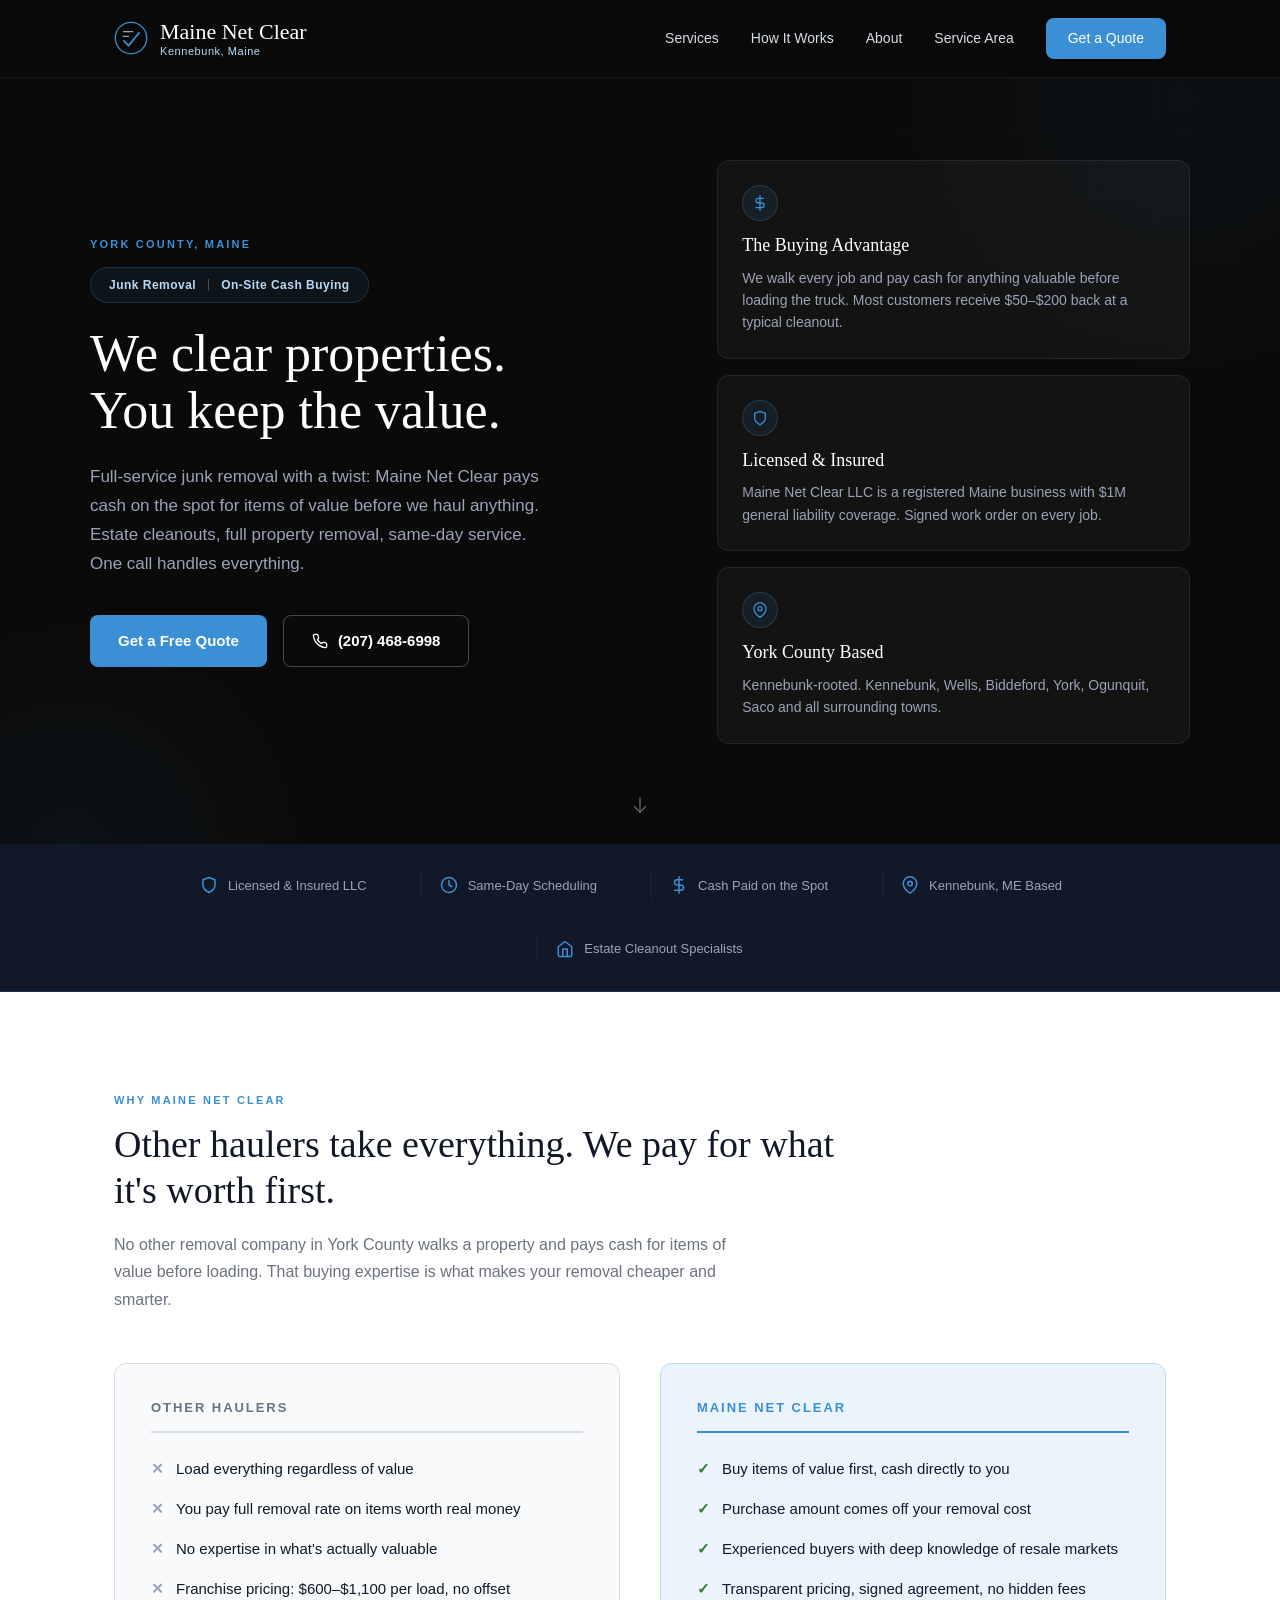
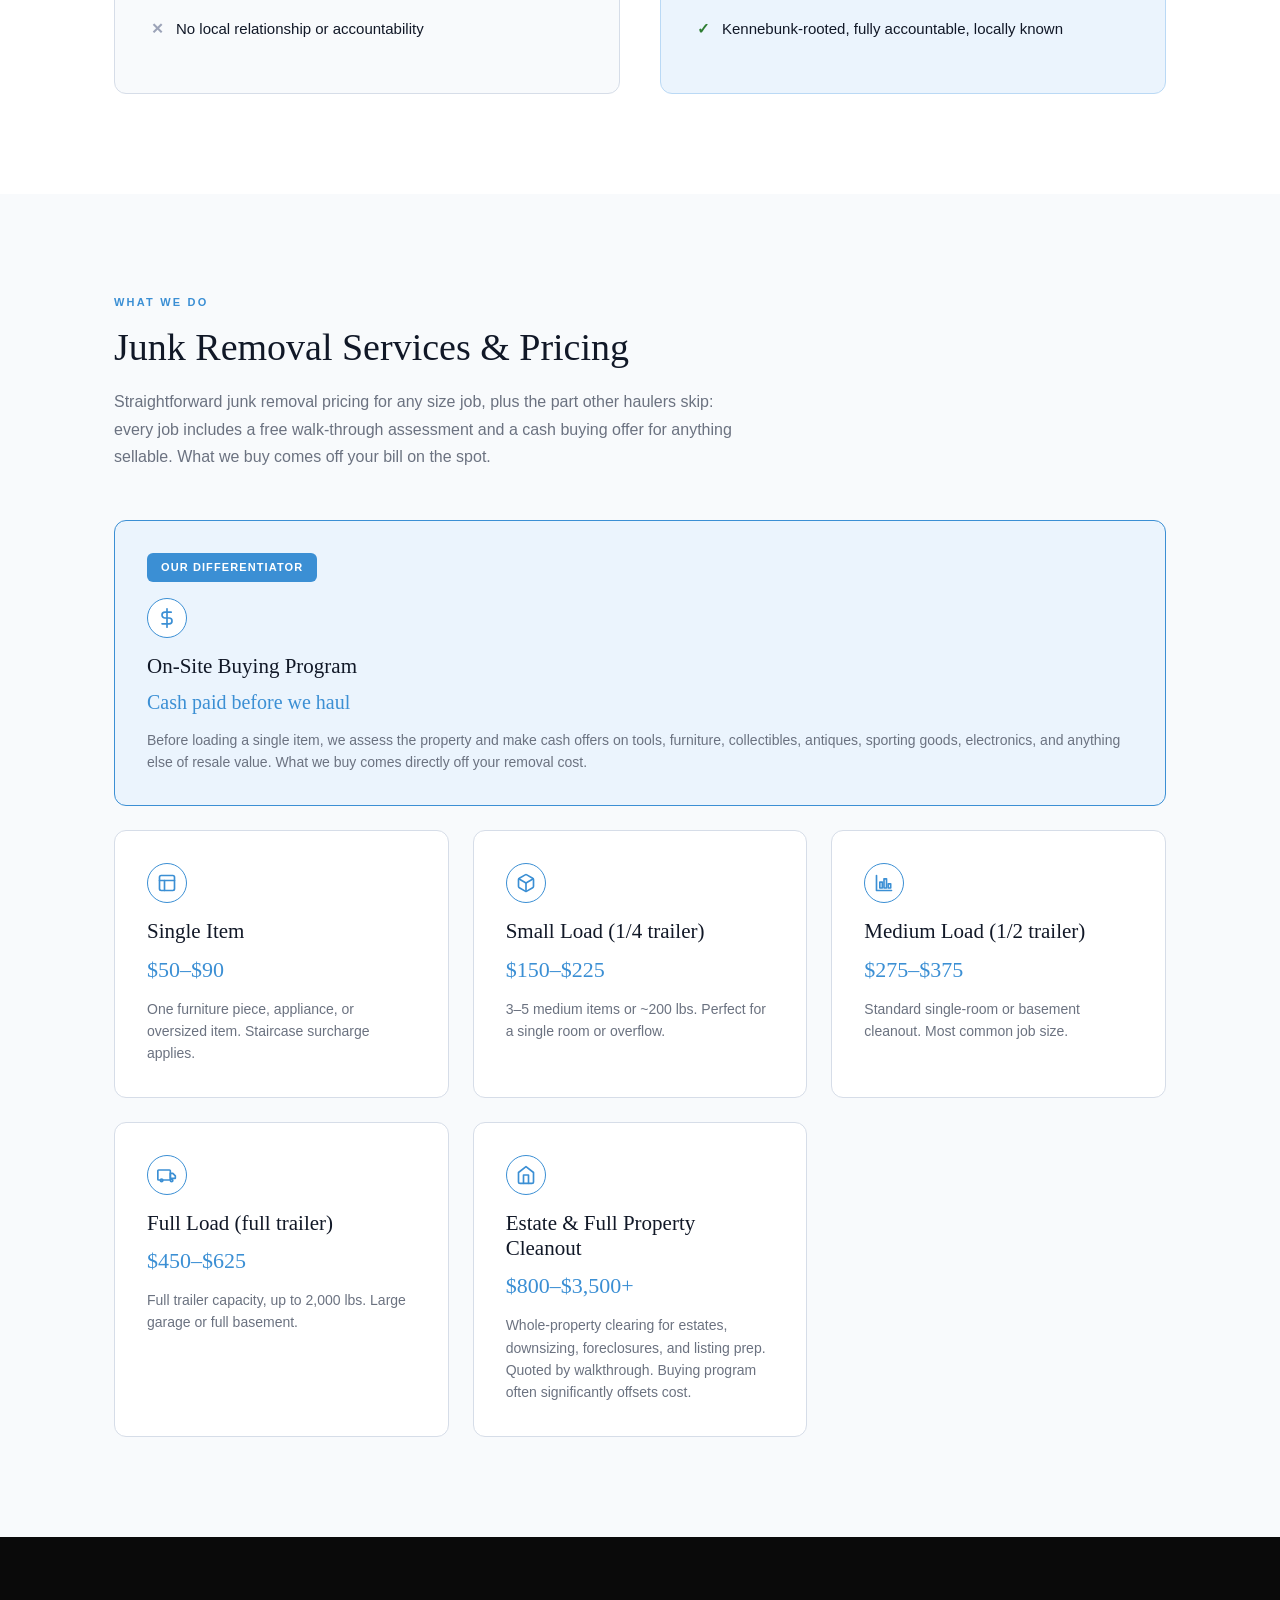
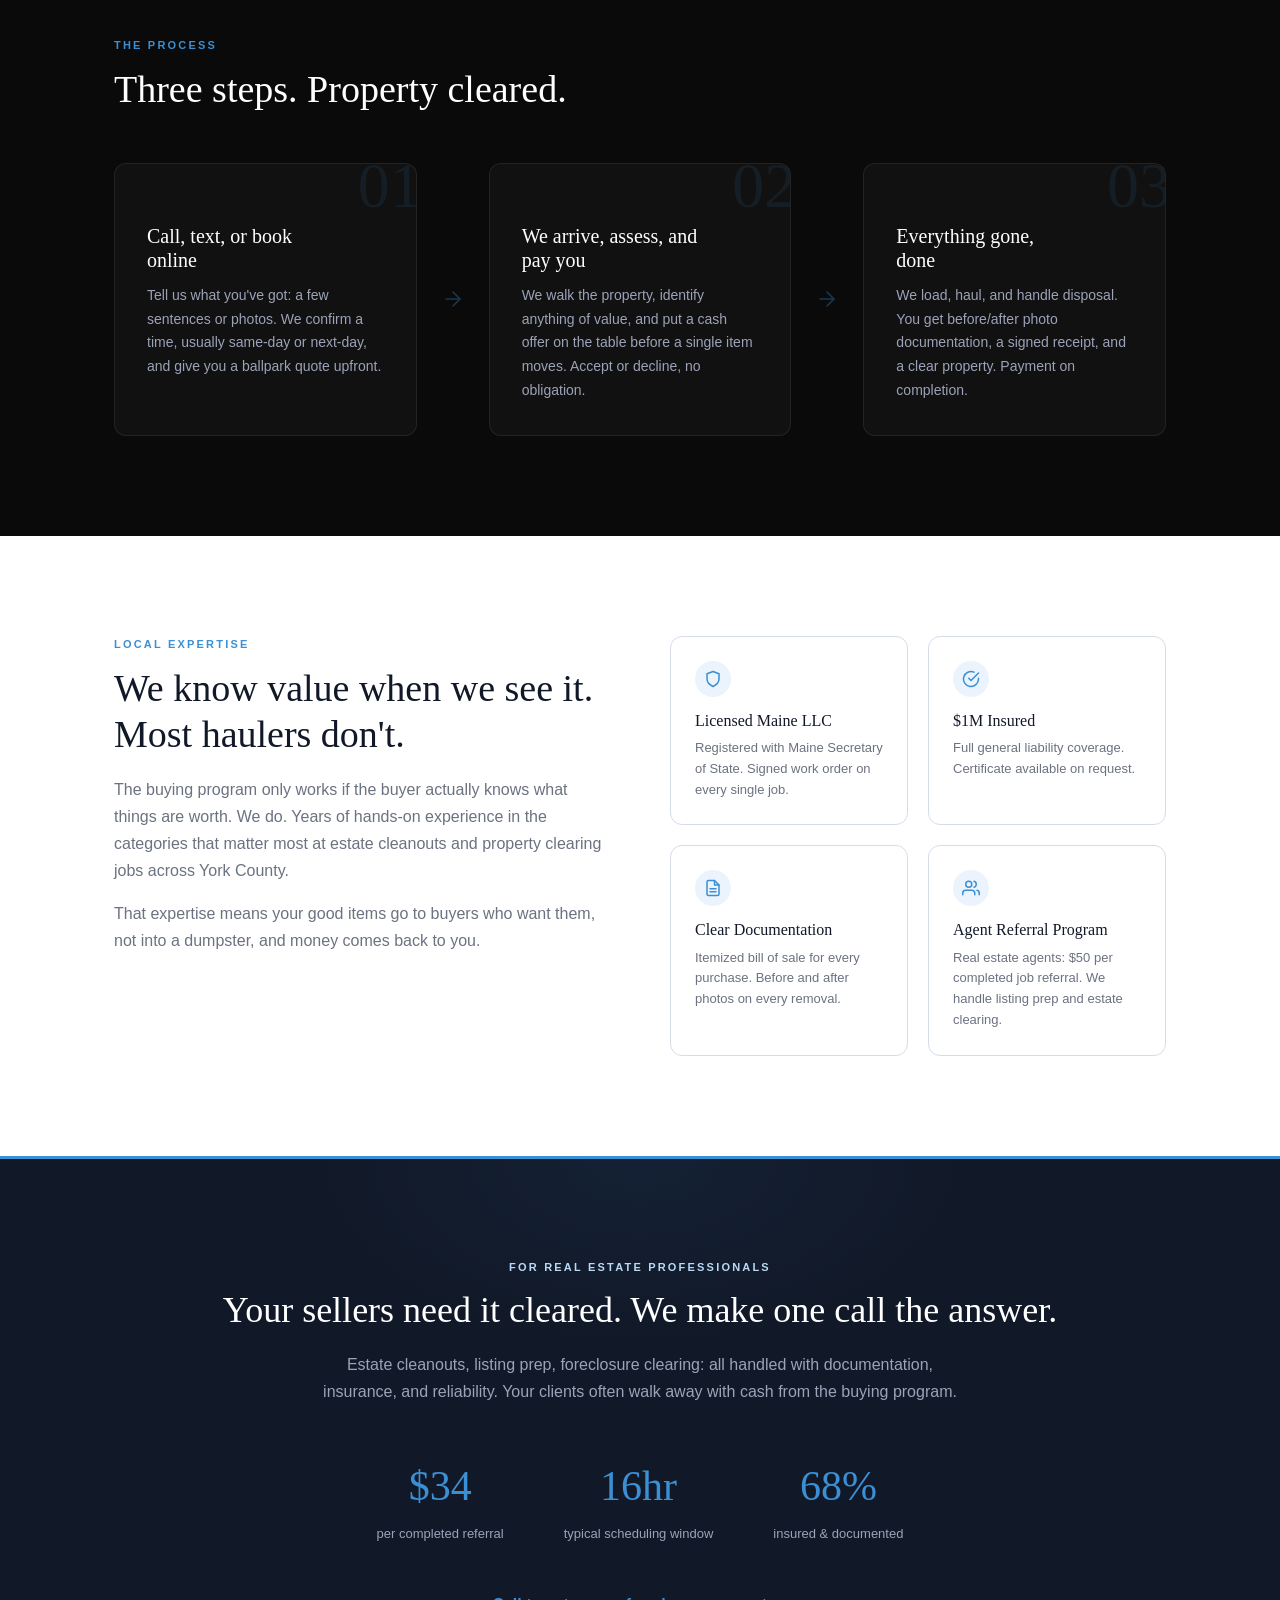
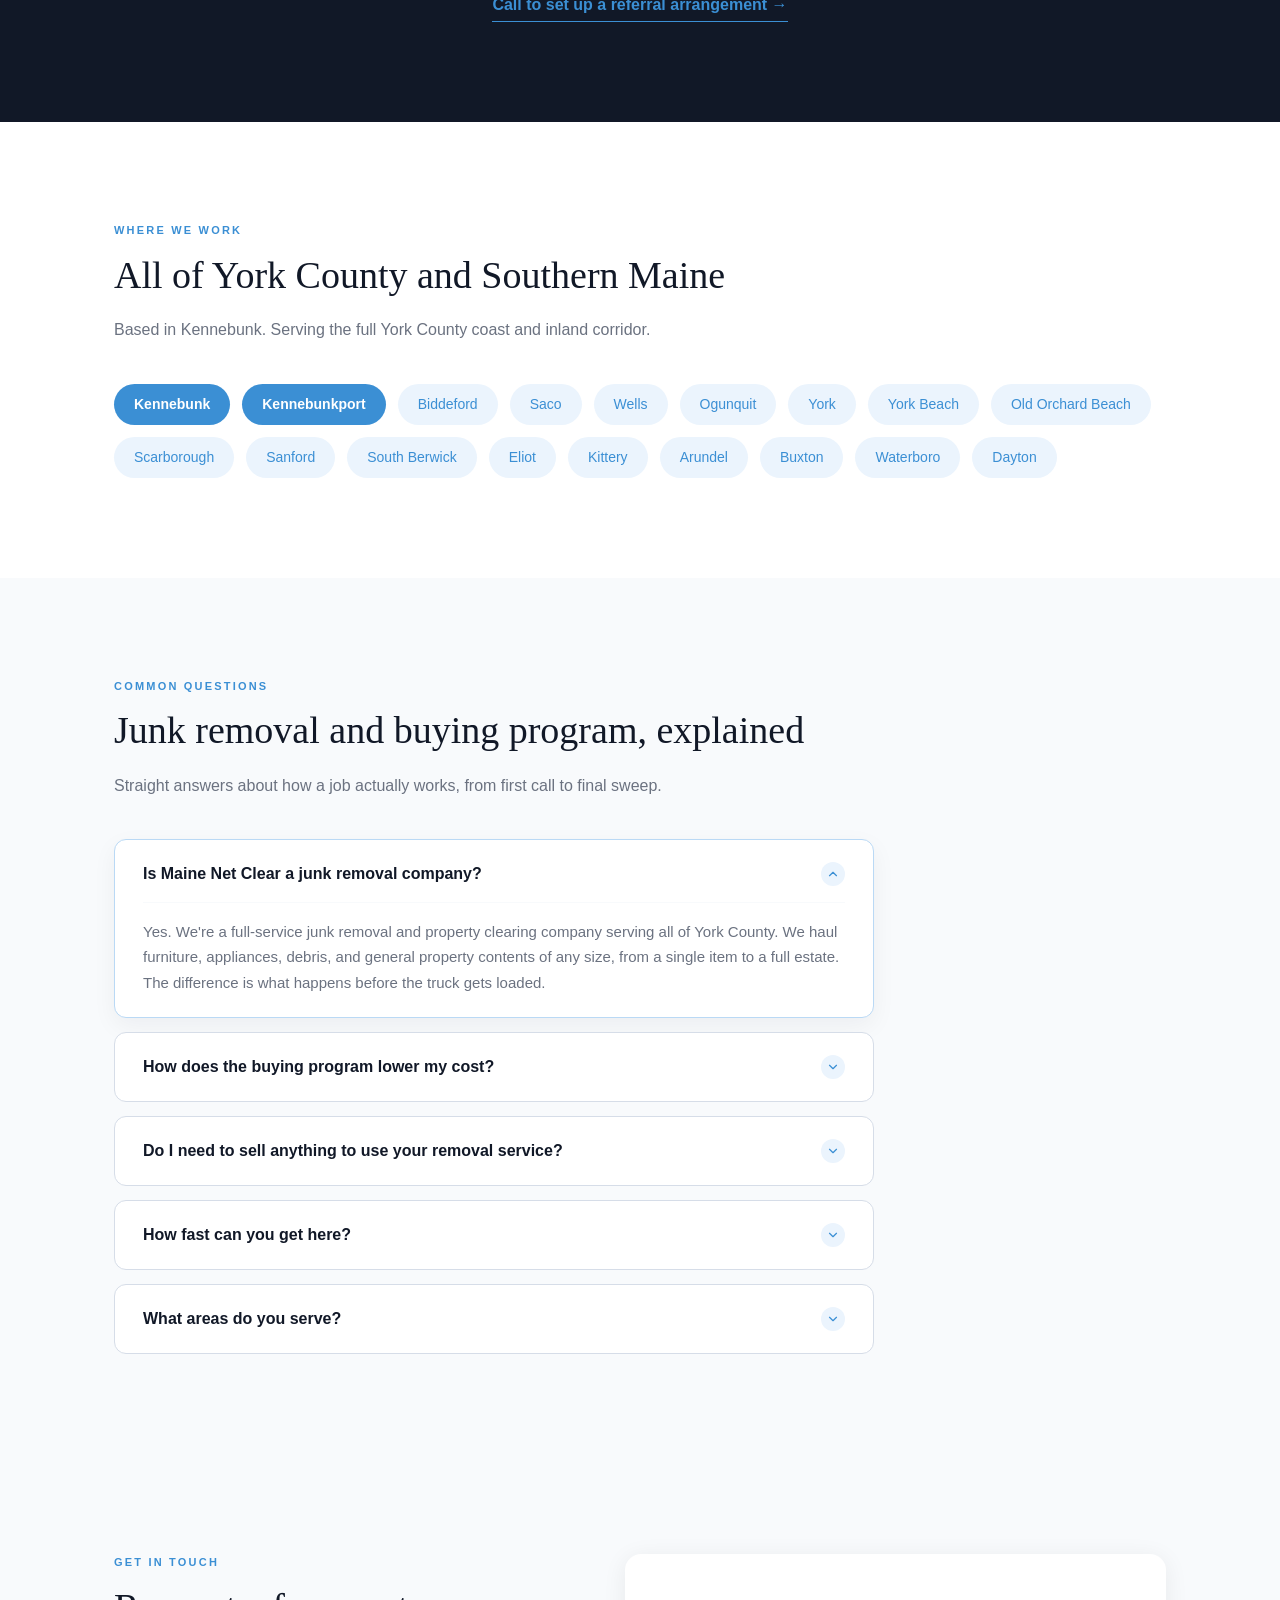
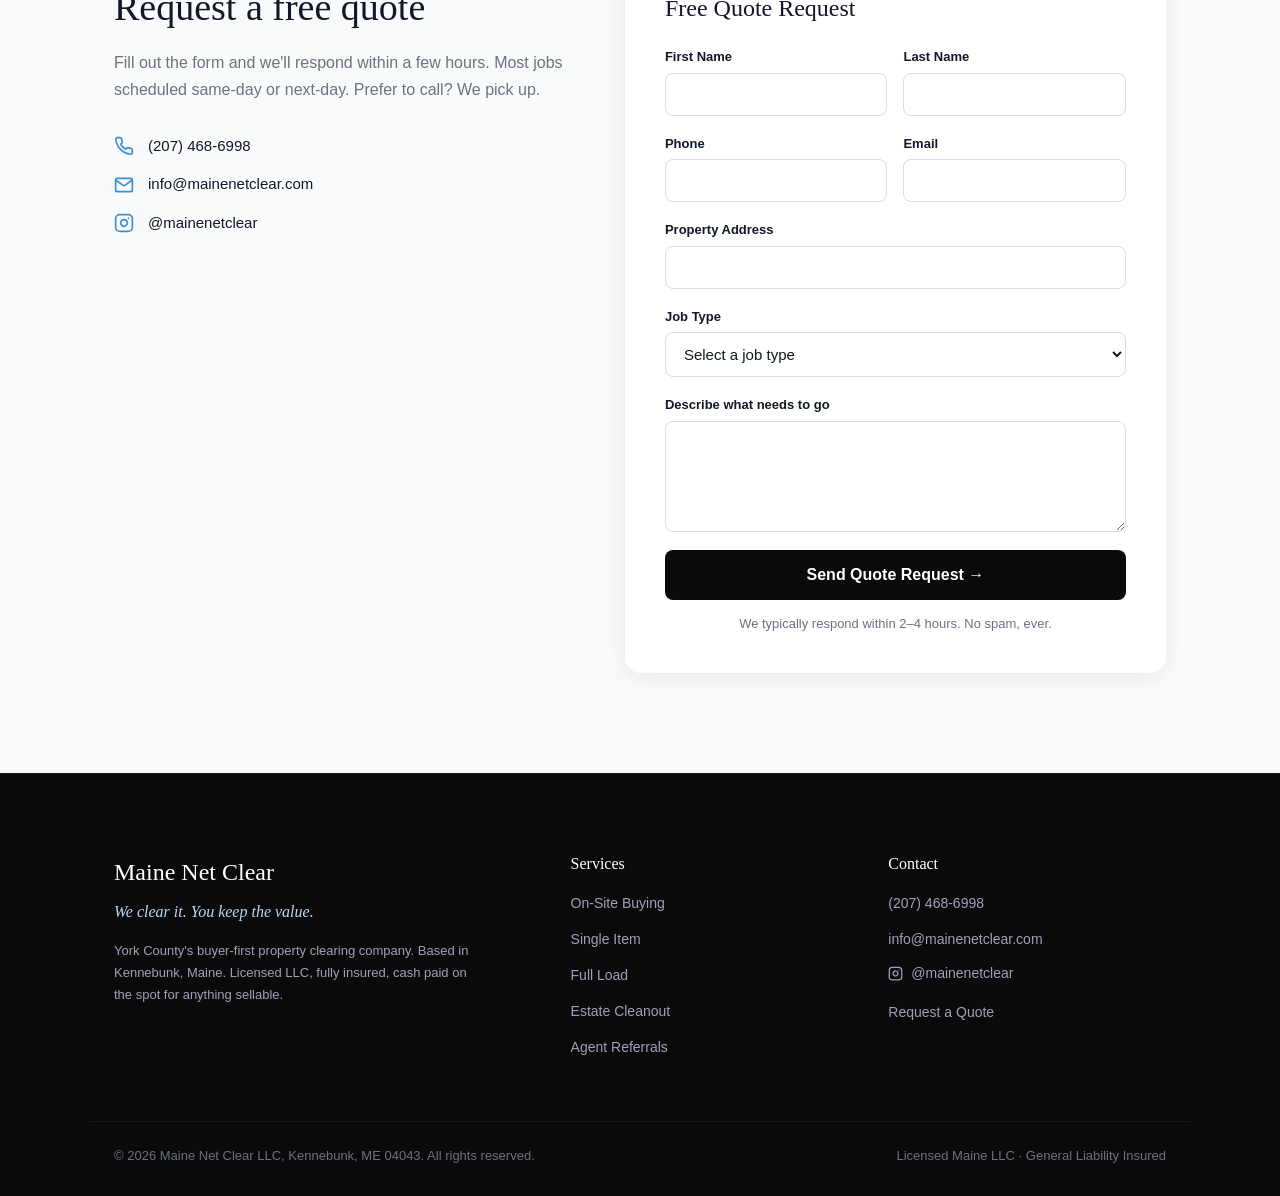
==== commit cccd38b7: "Add logo mark, FAQ section, mobile sticky CTA bar, and clarify junk removal/buyback messaging - Inli" ====
--- a/index.html
+++ b/index.html
@@ -3,7 +3,7 @@
 <head>
   <meta charset="UTF-8">
   <meta name="viewport" content="width=device-width, initial-scale=1.0">
-  <meta name="description" content="Maine Net Clear — York County's buyer-first junk removal company. We pay cash for items of value and haul the rest. Estate cleanouts, same-day service, Kennebunk, Maine.">
+  <meta name="description" content="Maine Net Clear: York County's buyer-first junk removal company. We pay cash for items of value and haul the rest. Estate cleanouts, same-day service, Kennebunk, Maine.">
   <title>Maine Net Clear | Junk Removal &amp; Property Clearing | Kennebunk, Maine</title>
   <link rel="stylesheet" href="style.css">
 </head>
@@ -15,10 +15,18 @@
   <!-- ============ NAVIGATION ============ -->
   <header class="site-header" id="site-header">
     <nav class="navbar" aria-label="Main navigation">
-      <div class="nav-brand">
-        <span class="brand-name">Maine Net Clear</span>
-        <span class="brand-sub">Kennebunk, Maine</span>
-      </div>
+      <a href="#" class="nav-brand">
+        <svg class="logo-mark" viewBox="0 0 40 40" fill="none" aria-hidden="true">
+          <circle cx="20" cy="20" r="18.5" stroke="#3B8FD4" stroke-width="1.5"/>
+          <path d="M11 12.5H22" stroke="#9CA3B8" stroke-width="1.5" stroke-linecap="round"/>
+          <path d="M11 18H17" stroke="#9CA3B8" stroke-width="1.5" stroke-linecap="round"/>
+          <path d="M11.5 23.5L17 29L29.5 14" stroke="#3B8FD4" stroke-width="2" stroke-linecap="round" stroke-linejoin="round"/>
+        </svg>
+        <span class="nav-brand-text">
+          <span class="brand-name">Maine Net Clear</span>
+          <span class="brand-sub">Kennebunk, Maine</span>
+        </span>
+      </a>
 
       <button class="nav-toggle" id="nav-toggle" aria-label="Toggle navigation menu" aria-expanded="false">
         <span class="bar"></span>
@@ -45,8 +53,13 @@
       <div class="hero-inner">
         <div class="hero-text">
           <p class="eyebrow fade-in-up" style="animation-delay: 0.05s;">York County, Maine</p>
+          <div class="hero-badge fade-in-up" style="animation-delay: 0.1s;">
+            <span>Junk Removal</span>
+            <span class="hero-badge-divider" aria-hidden="true"></span>
+            <span>On-Site Cash Buying</span>
+          </div>
           <h1 class="fade-in-up" style="animation-delay: 0.15s;">We clear properties.<br>You keep the value.</h1>
-          <p class="hero-sub fade-in-up" style="animation-delay: 0.25s;">Maine Net Clear pays cash on the spot for items of value before we haul anything. Estate cleanouts, full property removal, same-day service — one call handles everything.</p>
+          <p class="hero-sub fade-in-up" style="animation-delay: 0.25s;">Full-service junk removal with a twist: Maine Net Clear pays cash on the spot for items of value before we haul anything. Estate cleanouts, full property removal, same-day service. One call handles everything.</p>
           <div class="hero-ctas fade-in-up" style="animation-delay: 0.35s;">
             <a href="#contact" class="btn btn-primary">Get a Free Quote</a>
             <a href="tel:+12074686998" class="btn btn-ghost">
@@ -135,7 +148,7 @@
           <div class="comparison-col comparison-mnc reveal" style="transition-delay: 0.1s;">
             <h3>Maine Net Clear</h3>
             <ul>
-              <li><span class="icon-check" aria-hidden="true">&#10003;</span> Buy items of value first — cash directly to you</li>
+              <li><span class="icon-check" aria-hidden="true">&#10003;</span> Buy items of value first, cash directly to you</li>
               <li><span class="icon-check" aria-hidden="true">&#10003;</span> Purchase amount comes off your removal cost</li>
               <li><span class="icon-check" aria-hidden="true">&#10003;</span> Experienced buyers with deep knowledge of resale markets</li>
               <li><span class="icon-check" aria-hidden="true">&#10003;</span> Transparent pricing, signed agreement, no hidden fees</li>
@@ -151,8 +164,8 @@
       <div class="container">
         <div class="reveal">
           <p class="eyebrow eyebrow-dark">What we do</p>
-          <h2>Services &amp; Pricing</h2>
-          <p class="section-body">Every job includes a free walk-through assessment and a cash buying offer for anything sellable.</p>
+          <h2>Junk Removal Services &amp; Pricing</h2>
+          <p class="section-body">Straightforward junk removal pricing for any size job, plus the part other haulers skip: every job includes a free walk-through assessment and a cash buying offer for anything sellable. What we buy comes off your bill on the spot.</p>
         </div>
 
         <div class="services-grid">
@@ -226,7 +239,7 @@
           <div class="step-panel reveal">
             <span class="step-number" aria-hidden="true">01</span>
             <h3>Call, text, or book online</h3>
-            <p>Tell us what you've got — a few sentences or photos. We confirm a time, usually same-day or next-day, and give you a ballpark quote upfront.</p>
+            <p>Tell us what you've got: a few sentences or photos. We confirm a time, usually same-day or next-day, and give you a ballpark quote upfront.</p>
           </div>
           <div class="step-arrow" aria-hidden="true">
             <svg viewBox="0 0 24 24" fill="none" stroke="currentColor" stroke-width="1.5" stroke-linecap="round" stroke-linejoin="round"><line x1="5" y1="12" x2="19" y2="12"/><polyline points="12 5 19 12 12 19"/></svg>
@@ -234,7 +247,7 @@
           <div class="step-panel reveal" style="transition-delay: 0.1s;">
             <span class="step-number" aria-hidden="true">02</span>
             <h3>We arrive, assess, and pay you</h3>
-            <p>We walk the property, identify anything of value, and put a cash offer on the table — before a single item moves. Accept or decline, no obligation.</p>
+            <p>We walk the property, identify anything of value, and put a cash offer on the table before a single item moves. Accept or decline, no obligation.</p>
           </div>
           <div class="step-arrow" aria-hidden="true">
             <svg viewBox="0 0 24 24" fill="none" stroke="currentColor" stroke-width="1.5" stroke-linecap="round" stroke-linejoin="round"><line x1="5" y1="12" x2="19" y2="12"/><polyline points="12 5 19 12 12 19"/></svg>
@@ -255,7 +268,7 @@
           <p class="eyebrow eyebrow-dark">Local expertise</p>
           <h2>We know value when we see it. Most haulers don't.</h2>
           <p class="section-body">The buying program only works if the buyer actually knows what things are worth. We do. Years of hands-on experience in the categories that matter most at estate cleanouts and property clearing jobs across York County.</p>
-          <p class="section-body">That expertise means your good items go to buyers who want them — not into a dumpster — and money comes back to you.</p>
+          <p class="section-body">That expertise means your good items go to buyers who want them, not into a dumpster, and money comes back to you.</p>
         </div>
 
         <div class="trust-cards">
@@ -297,7 +310,7 @@
       <div class="agent-inner reveal">
         <p class="eyebrow eyebrow-light">For real estate professionals</p>
         <h2 class="heading-light">Your sellers need it cleared. We make one call the answer.</h2>
-        <p class="section-body section-body-light">Estate cleanouts, listing prep, foreclosure clearing — all handled with documentation, insurance, and reliability. Your clients often walk away with cash from the buying program.</p>
+        <p class="section-body section-body-light">Estate cleanouts, listing prep, foreclosure clearing: all handled with documentation, insurance, and reliability. Your clients often walk away with cash from the buying program.</p>
 
         <div class="agent-stats">
           <div class="agent-stat">
@@ -350,6 +363,69 @@
       </div>
     </section>
 
+    <!-- ============ FAQ ============ -->
+    <section class="faq" id="faq">
+      <div class="container">
+        <div class="reveal">
+          <p class="eyebrow eyebrow-dark">Common questions</p>
+          <h2>Junk removal and buying program, explained</h2>
+          <p class="section-body">Straight answers about how a job actually works, from first call to final sweep.</p>
+        </div>
+
+        <div class="faq-list reveal" style="transition-delay: 0.1s;">
+          <details class="faq-item" open>
+            <summary>
+              <span>Is Maine Net Clear a junk removal company?</span>
+              <span class="faq-icon" aria-hidden="true">
+                <svg viewBox="0 0 24 24" fill="none" stroke="currentColor" stroke-width="2" stroke-linecap="round" stroke-linejoin="round"><polyline points="6 9 12 15 18 9"/></svg>
+              </span>
+            </summary>
+            <p>Yes. We're a full-service junk removal and property clearing company serving all of York County. We haul furniture, appliances, debris, and general property contents of any size, from a single item to a full estate. The difference is what happens before the truck gets loaded.</p>
+          </details>
+
+          <details class="faq-item">
+            <summary>
+              <span>How does the buying program lower my cost?</span>
+              <span class="faq-icon" aria-hidden="true">
+                <svg viewBox="0 0 24 24" fill="none" stroke="currentColor" stroke-width="2" stroke-linecap="round" stroke-linejoin="round"><polyline points="6 9 12 15 18 9"/></svg>
+              </span>
+            </summary>
+            <p>Before we remove anything, we walk the property and make cash offers on items of resale value, tools, furniture, collectibles, antiques, electronics, and more. Whatever we buy is paid to you on the spot and subtracted from your total removal cost. Most customers see real savings on their final bill.</p>
+          </details>
+
+          <details class="faq-item">
+            <summary>
+              <span>Do I need to sell anything to use your removal service?</span>
+              <span class="faq-icon" aria-hidden="true">
+                <svg viewBox="0 0 24 24" fill="none" stroke="currentColor" stroke-width="2" stroke-linecap="round" stroke-linejoin="round"><polyline points="6 9 12 15 18 9"/></svg>
+              </span>
+            </summary>
+            <p>No. The buying program is always optional. If we make an offer on something, you can accept or decline with no obligation. Either way, we still remove and dispose of everything you need cleared.</p>
+          </details>
+
+          <details class="faq-item">
+            <summary>
+              <span>How fast can you get here?</span>
+              <span class="faq-icon" aria-hidden="true">
+                <svg viewBox="0 0 24 24" fill="none" stroke="currentColor" stroke-width="2" stroke-linecap="round" stroke-linejoin="round"><polyline points="6 9 12 15 18 9"/></svg>
+              </span>
+            </summary>
+            <p>Most jobs are scheduled same-day or next-day. Call, text, or submit a quote request with a few details and photos, and we'll confirm a time window that works for your schedule.</p>
+          </details>
+
+          <details class="faq-item">
+            <summary>
+              <span>What areas do you serve?</span>
+              <span class="faq-icon" aria-hidden="true">
+                <svg viewBox="0 0 24 24" fill="none" stroke="currentColor" stroke-width="2" stroke-linecap="round" stroke-linejoin="round"><polyline points="6 9 12 15 18 9"/></svg>
+              </span>
+            </summary>
+            <p>We're based in Kennebunk and serve all of York County, including Kennebunkport, Wells, Ogunquit, York, Biddeford, Saco, Old Orchard Beach, Scarborough, Sanford, South Berwick, Eliot, Kittery, Arundel, Buxton, and Waterboro.</p>
+          </details>
+        </div>
+      </div>
+    </section>
+
     <!-- ============ CONTACT / QUOTE FORM ============ -->
     <section class="contact" id="contact">
       <div class="container contact-grid">
@@ -424,7 +500,7 @@
                   <option value="Estate/Full Property Cleanout">Estate/Full Property Cleanout</option>
                   <option value="Garage or Basement Cleanout">Garage or Basement Cleanout</option>
                   <option value="Foreclosure/Vacant Property">Foreclosure/Vacant Property</option>
-                  <option value="Not Sure - Need a Walkthrough">Not Sure — Need a Walkthrough</option>
+                  <option value="Not Sure - Need a Walkthrough">Not Sure, Need a Walkthrough</option>
                 </select>
               </div>
 
@@ -438,7 +514,7 @@
             </form>
 
             <div id="form-success" class="form-success" hidden>
-              <h3>Thanks — request received.</h3>
+              <h3>Thanks, request received.</h3>
               <p>We'll be in touch within a few hours to confirm your free quote and schedule a time. If your request is urgent, call us at <a href="tel:+12074686998">(207) 468-6998</a>.</p>
             </div>
           </div>
@@ -485,7 +561,7 @@
     </div>
 
     <div class="container footer-bottom">
-      <p>&copy; 2026 Maine Net Clear LLC — Kennebunk, ME 04043. All rights reserved.</p>
+      <p>&copy; 2026 Maine Net Clear LLC, Kennebunk, ME 04043. All rights reserved.</p>
       <p>Licensed Maine LLC &middot; General Liability Insured</p>
     </div>
   </footer>
@@ -494,6 +570,15 @@
     <svg viewBox="0 0 24 24" fill="none" stroke="currentColor" stroke-width="2" stroke-linecap="round" stroke-linejoin="round" aria-hidden="true"><line x1="12" y1="19" x2="12" y2="5"/><polyline points="5 12 12 5 19 12"/></svg>
   </button>
 
+  <!-- ============ MOBILE STICKY CALL BAR ============ -->
+  <div class="mobile-cta-bar" role="region" aria-label="Quick contact">
+    <a href="tel:+12074686998" class="mobile-cta-btn mobile-cta-call">
+      <svg viewBox="0 0 24 24" fill="none" stroke="currentColor" stroke-width="2" stroke-linecap="round" stroke-linejoin="round" aria-hidden="true"><path d="M22 16.92v3a2 2 0 0 1-2.18 2 19.79 19.79 0 0 1-8.63-3.07 19.5 19.5 0 0 1-6-6 19.79 19.79 0 0 1-3.07-8.67A2 2 0 0 1 4.11 2h3a2 2 0 0 1 2 1.72 12.84 12.84 0 0 0 .7 2.81 2 2 0 0 1-.45 2.11L8.09 9.91a16 16 0 0 0 6 6l1.27-1.27a2 2 0 0 1 2.11-.45 12.84 12.84 0 0 0 2.81.7A2 2 0 0 1 22 16.92z"/></svg>
+      Call Now
+    </a>
+    <a href="#contact" class="mobile-cta-btn mobile-cta-quote">Get a Free Quote</a>
+  </div>
+
   <script src="script.js"></script>
 </body>
 </html>
--- a/style.css
+++ b/style.css
@@ -1,5 +1,5 @@
 /* ============================================
-   Maine Net Clear LLC — Stylesheet
+   Maine Net Clear LLC: Stylesheet
    ============================================ */
 
 :root {
@@ -235,8 +235,20 @@
 
 .nav-brand {
   display: flex;
+  align-items: center;
+  gap: 12px;
+  line-height: 1.2;
+}
+
+.logo-mark {
+  width: 34px;
+  height: 34px;
+  flex-shrink: 0;
+}
+
+.nav-brand-text {
+  display: flex;
   flex-direction: column;
-  line-height: 1.2;
 }
 
 .brand-name {
@@ -403,6 +415,27 @@
   grid-template-columns: 1.2fr 1fr;
   gap: 60px;
   align-items: center;
+}
+
+.hero-badge {
+  display: inline-flex;
+  align-items: center;
+  gap: 12px;
+  background: rgba(59, 143, 212, 0.08);
+  border: 1px solid rgba(59, 143, 212, 0.25);
+  border-radius: 999px;
+  padding: 8px 18px;
+  font-size: 12px;
+  font-weight: 600;
+  letter-spacing: 0.04em;
+  color: var(--blue-light);
+  margin-bottom: 22px;
+}
+
+.hero-badge-divider {
+  width: 1px;
+  height: 12px;
+  background: rgba(186, 217, 245, 0.3);
 }
 
 .hero-text h1 {
@@ -994,6 +1027,80 @@
   background: var(--dark);
 }
 
+/* ============ FAQ ============ */
+.faq {
+  background: var(--off-white);
+  padding: 100px 0;
+}
+
+.faq-list {
+  max-width: 760px;
+  margin-top: 40px;
+  display: flex;
+  flex-direction: column;
+  gap: 14px;
+}
+
+.faq-item {
+  background: var(--white);
+  border: 1px solid var(--silver-light);
+  border-radius: 12px;
+  padding: 22px 28px;
+  transition: border-color 0.25s ease, box-shadow 0.25s ease;
+}
+
+.faq-item[open] {
+  border-color: var(--blue-light);
+  box-shadow: 0 8px 24px rgba(15, 23, 42, 0.05);
+}
+
+.faq-item summary {
+  display: flex;
+  align-items: center;
+  justify-content: space-between;
+  gap: 20px;
+  cursor: pointer;
+  font-size: 16px;
+  font-weight: 600;
+  color: var(--dark);
+  list-style: none;
+}
+
+.faq-item summary::-webkit-details-marker {
+  display: none;
+}
+
+.faq-icon {
+  display: flex;
+  align-items: center;
+  justify-content: center;
+  width: 24px;
+  height: 24px;
+  border-radius: 50%;
+  background: var(--blue-pale);
+  color: var(--blue-mid);
+  flex-shrink: 0;
+  transition: transform 0.25s ease;
+}
+
+.faq-icon svg {
+  width: 14px;
+  height: 14px;
+}
+
+.faq-item[open] .faq-icon {
+  transform: rotate(180deg);
+}
+
+.faq-item p {
+  font-size: 15px;
+  line-height: 1.7;
+  color: var(--silver-dark);
+  margin-top: 16px;
+  padding-top: 16px;
+  border-top: 1px solid var(--off-white);
+}
+
 /* ============ CONTACT ============ */
 .contact {
   background: var(--off-white);
@@ -1220,6 +1327,11 @@
 .back-to-top svg {
   width: 18px;
   height: 18px;
+}
+
+/* ============ MOBILE STICKY CTA BAR ============ */
+.mobile-cta-bar {
+  display: none;
 }
 
 .footer-bottom {
@@ -1357,6 +1469,58 @@
     flex-direction: column;
     text-align: center;
   }
+
+  .mobile-cta-bar {
+    display: flex;
+    position: fixed;
+    bottom: 0;
+    left: 0;
+    width: 100%;
+    z-index: 950;
+    background: rgba(10, 10, 10, 0.97);
+    backdrop-filter: blur(10px);
+    -webkit-backdrop-filter: blur(10px);
+    border-top: 1px solid rgba(255, 255, 255, 0.08);
+    padding: 12px;
+    gap: 10px;
+  }
+
+  .mobile-cta-btn {
+    flex: 1;
+    display: flex;
+    align-items: center;
+    justify-content: center;
+    gap: 8px;
+    padding: 13px;
+    border-radius: 8px;
+    font-size: 14px;
+    font-weight: 600;
+    text-align: center;
+  }
+
+  .mobile-cta-btn svg {
+    width: 16px;
+    height: 16px;
+  }
+
+  .mobile-cta-call {
+    background: rgba(255, 255, 255, 0.06);
+    color: var(--white);
+    border: 1px solid rgba(255, 255, 255, 0.15);
+  }
+
+  .mobile-cta-quote {
+    background: var(--blue-mid);
+    color: var(--white);
+  }
+
+  .back-to-top {
+    bottom: 84px;
+  }
+
+  body {
+    padding-bottom: 70px;
+  }
 }
 
 @media (max-width: 480px) {
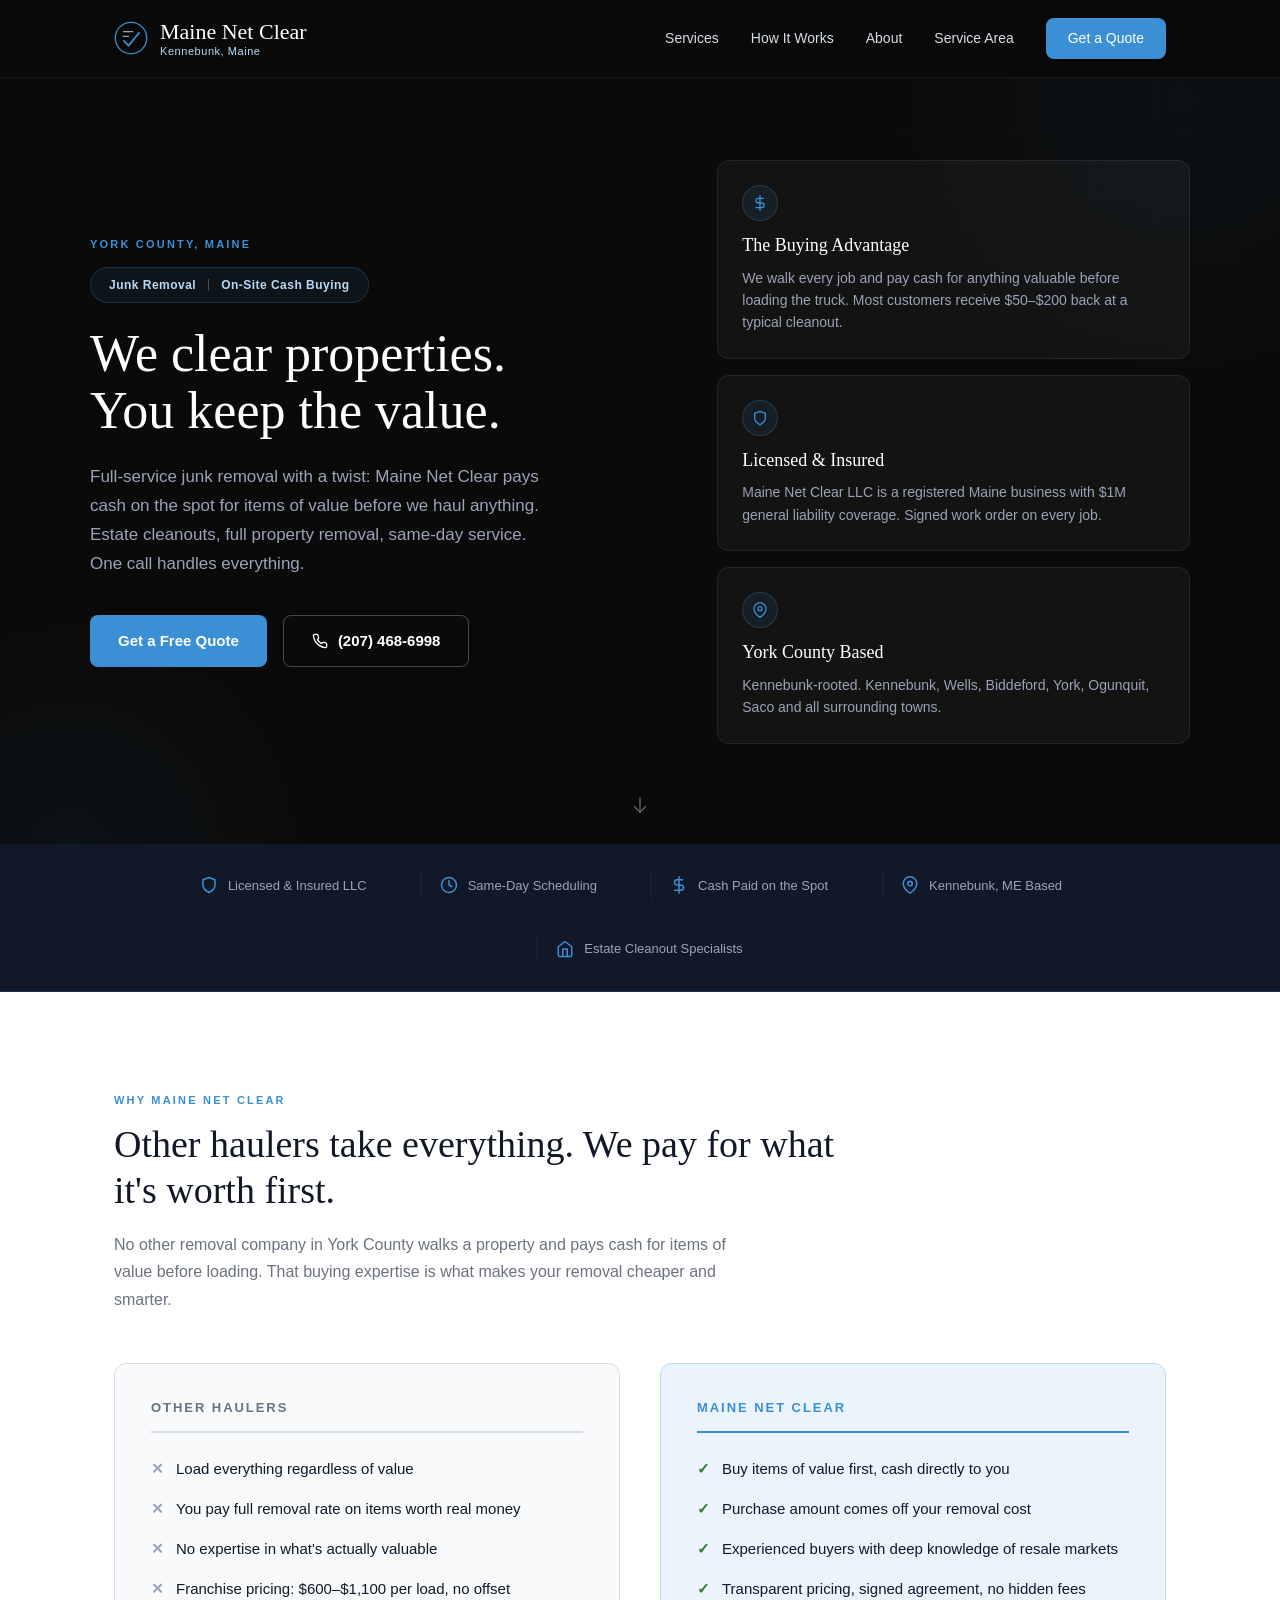
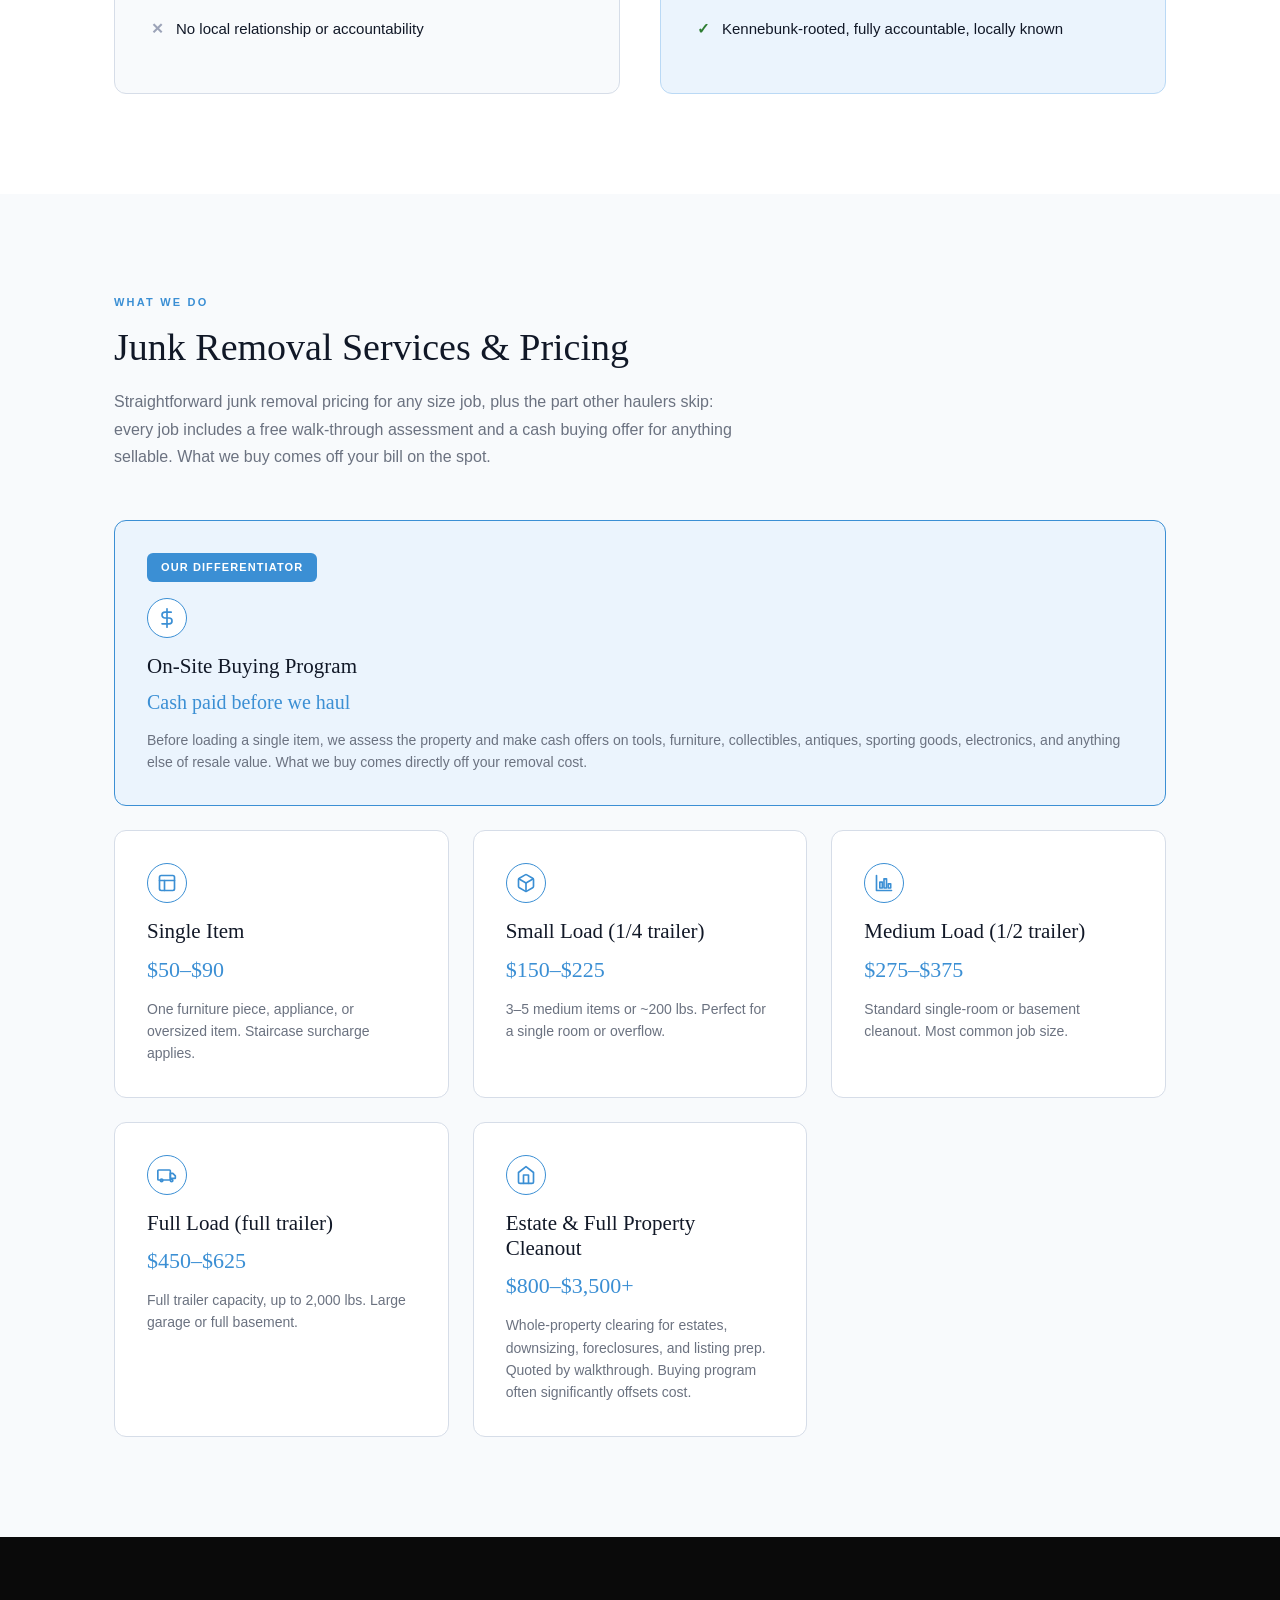
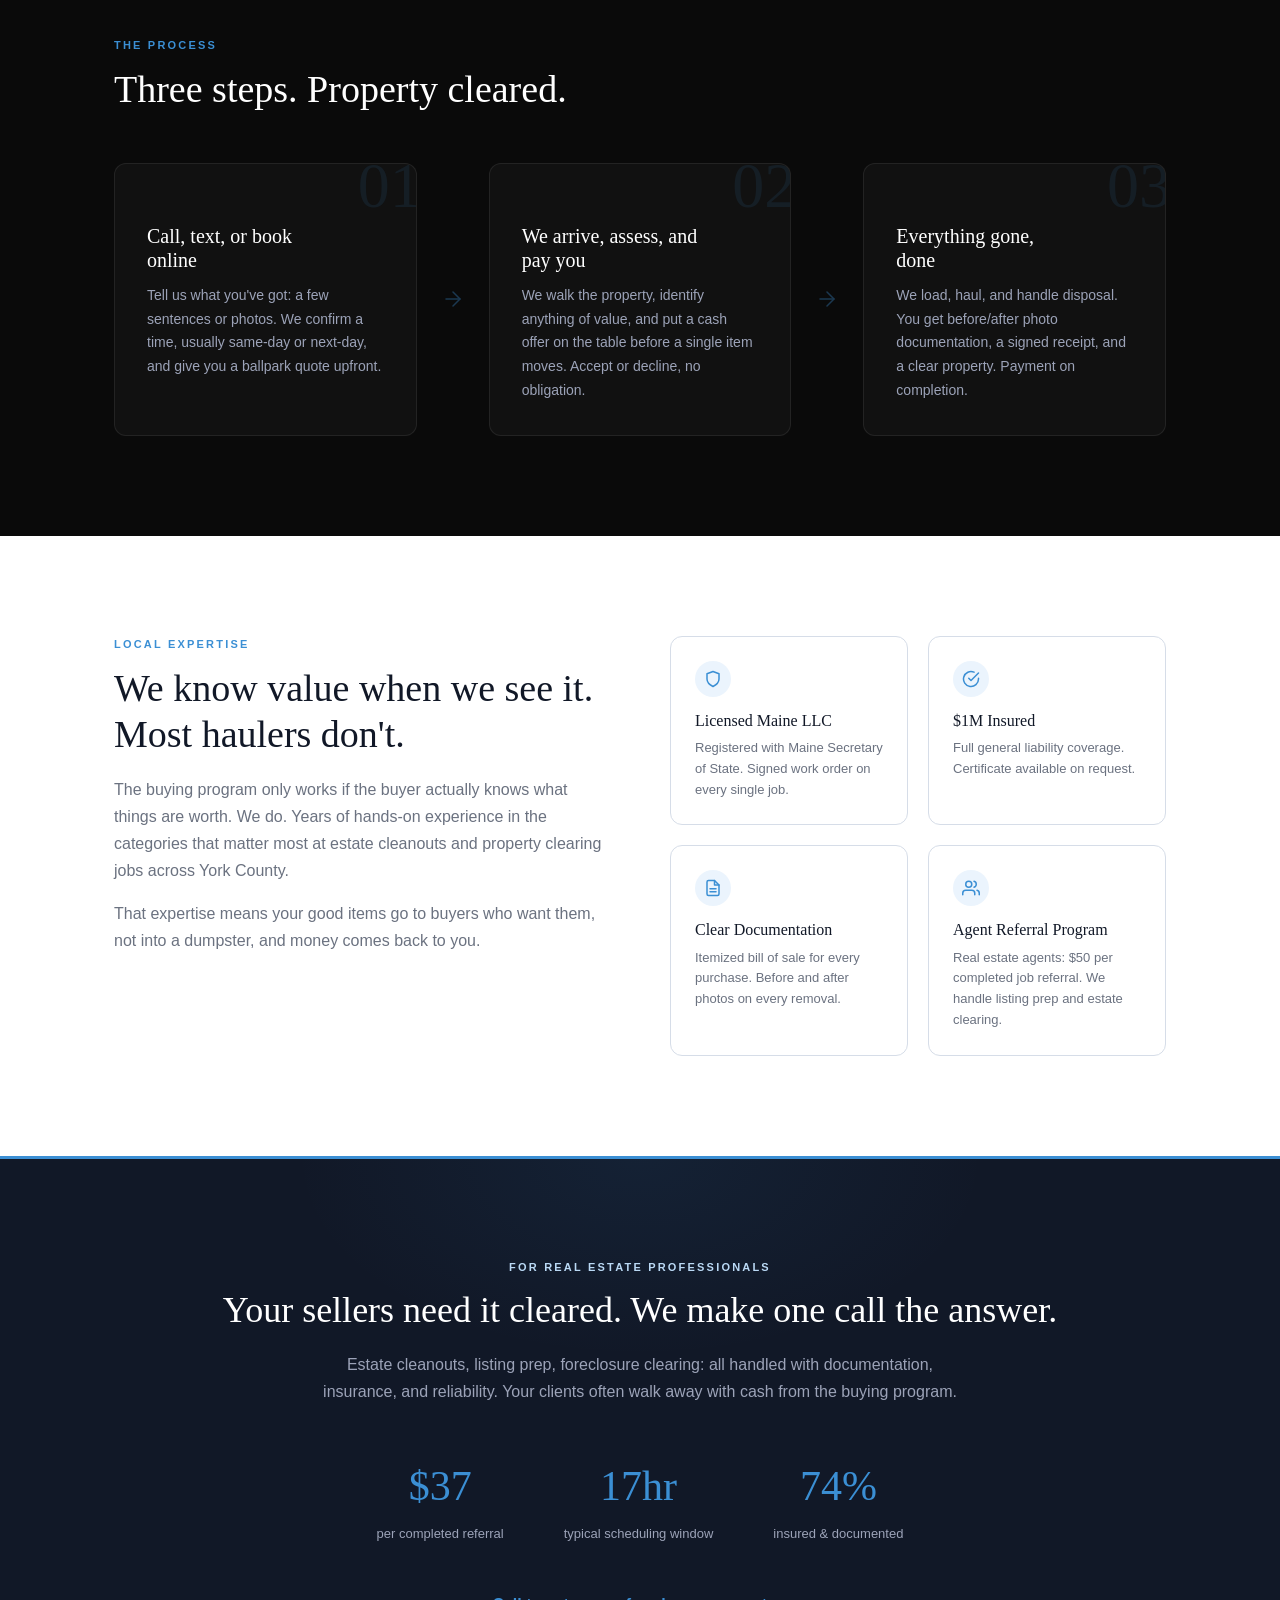
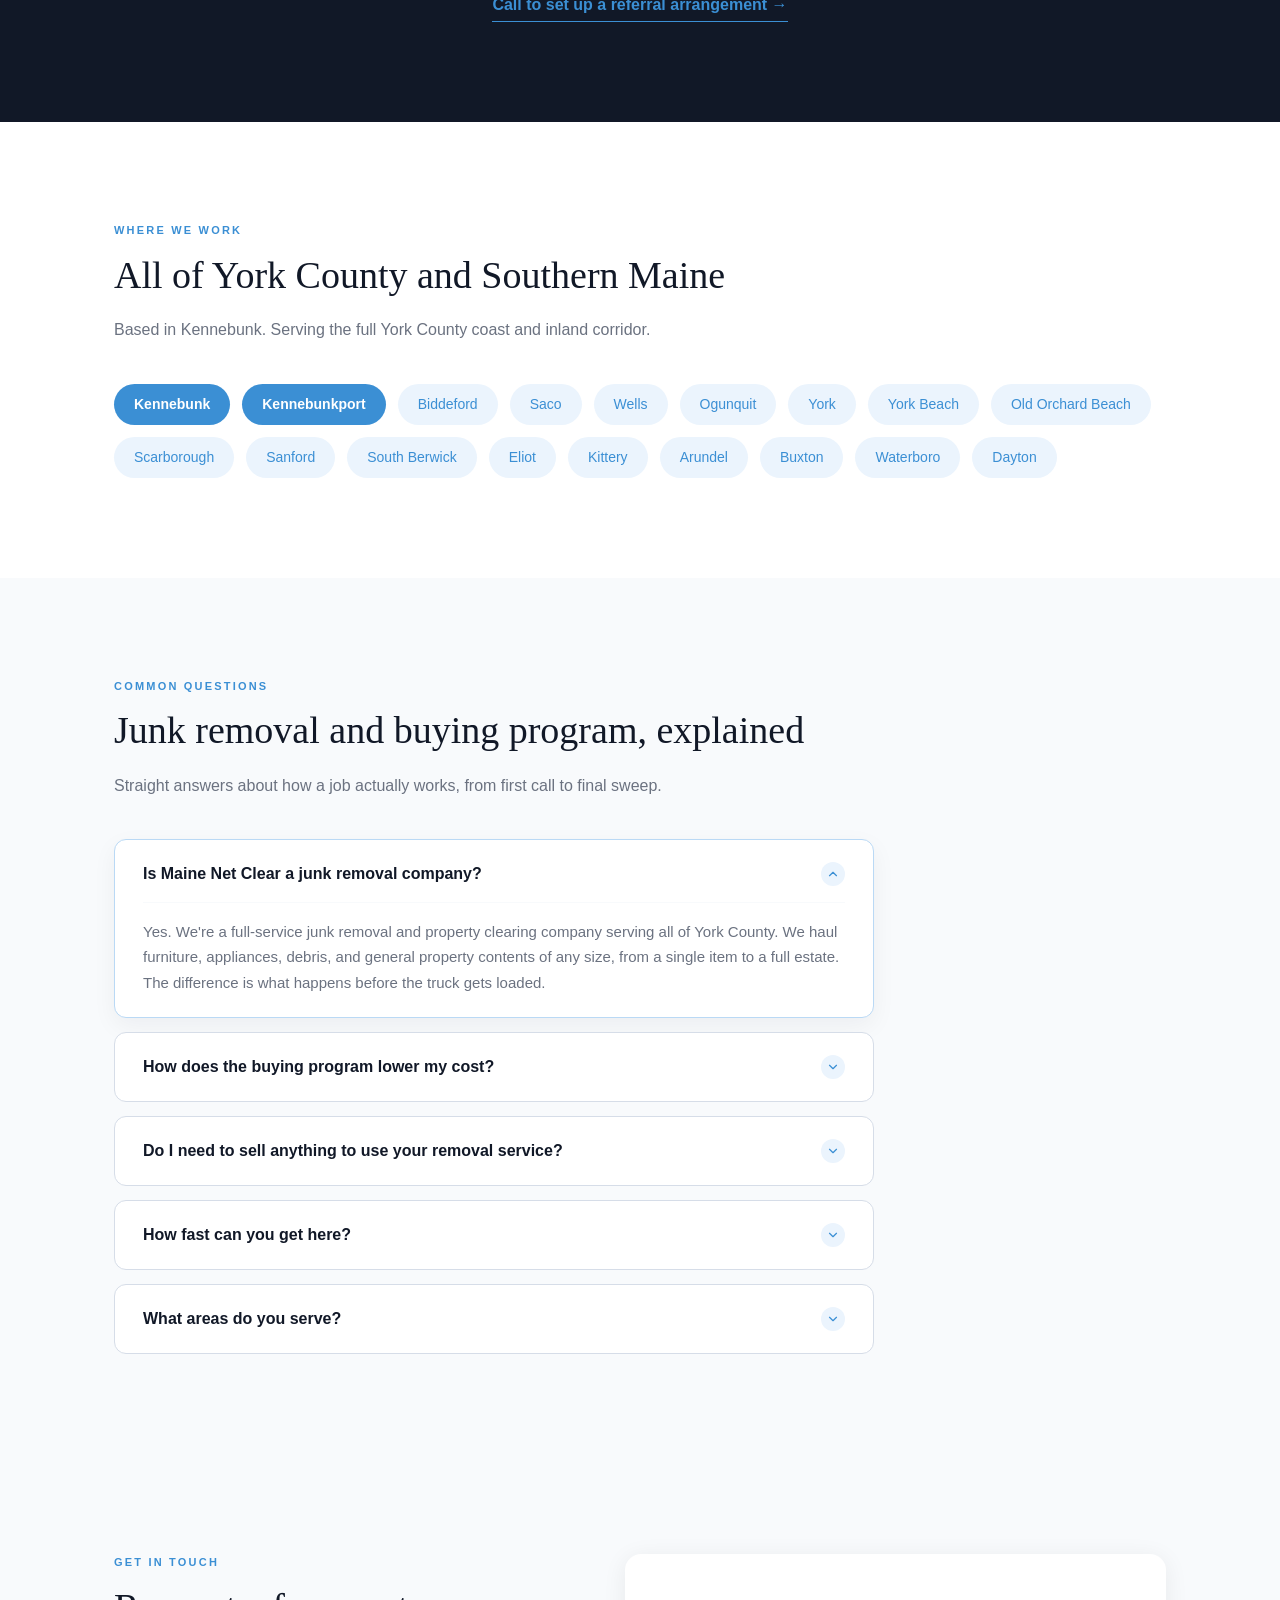
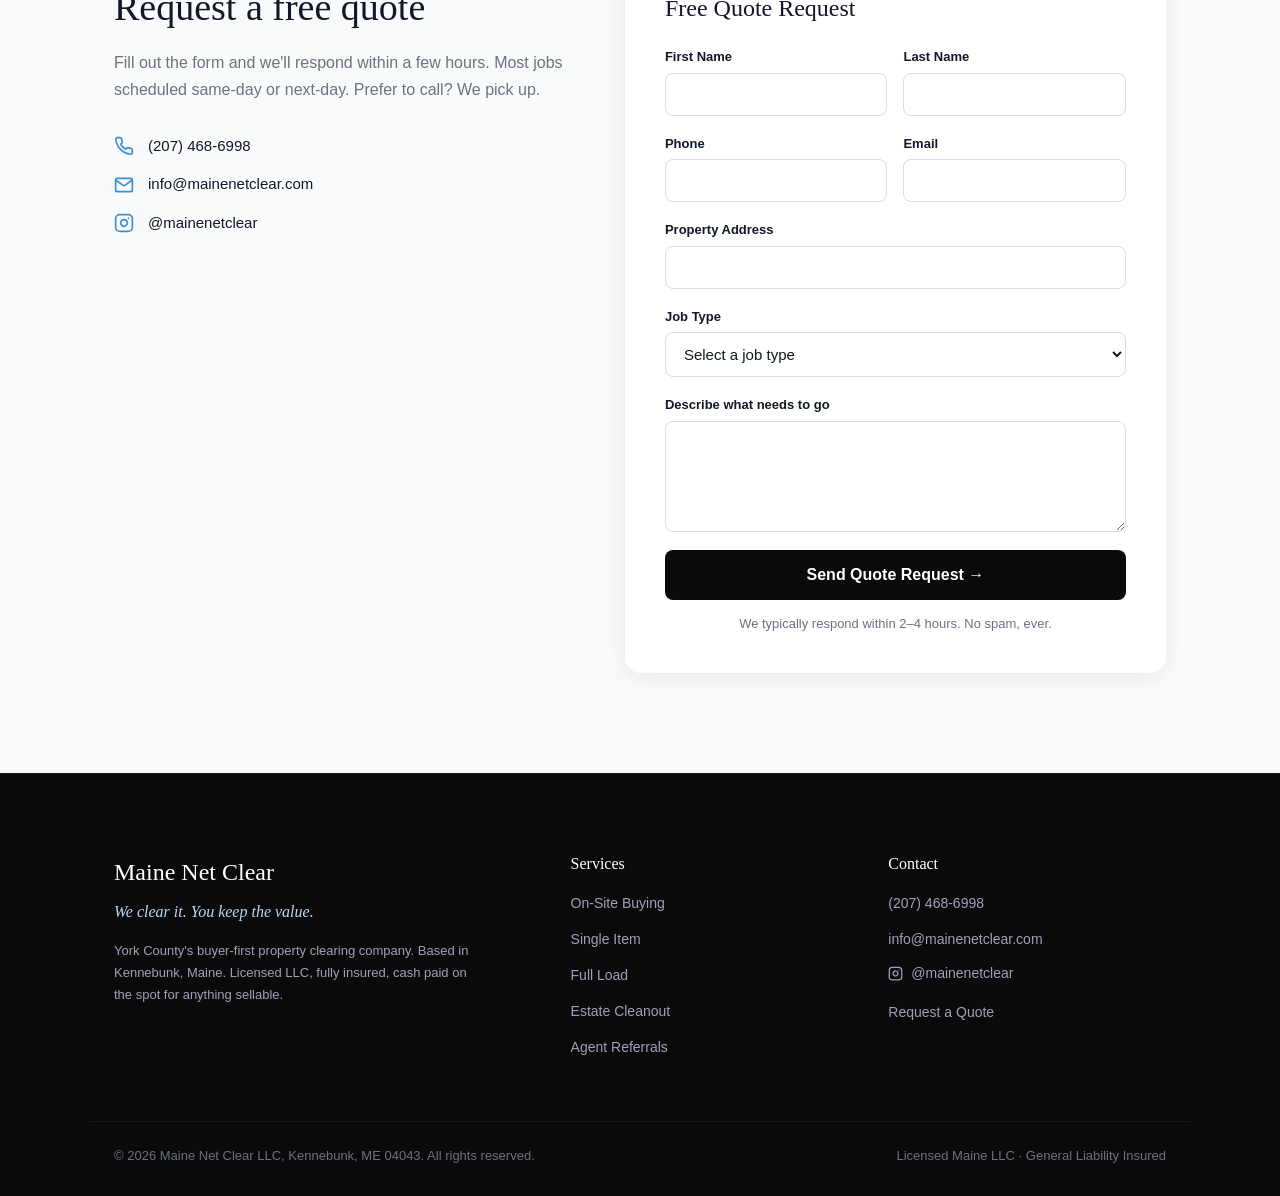
==== commit a29e466e: "Add square brand logo with wordmark, wire up favicons/og:image across all pages" ====
--- a/index.html
+++ b/index.html
@@ -5,6 +5,9 @@
   <meta name="viewport" content="width=device-width, initial-scale=1.0">
   <meta name="description" content="Maine Net Clear: York County's buyer-first junk removal company. We pay cash for items of value and haul the rest. Estate cleanouts, same-day service, Kennebunk, Maine.">
   <title>Maine Net Clear | Junk Removal &amp; Property Clearing | Kennebunk, Maine</title>
+  <link rel="icon" href="assets/logo-icon.svg" type="image/svg+xml">
+  <link rel="apple-touch-icon" href="assets/logo-square.svg">
+  <meta property="og:image" content="assets/logo-square.svg">
   <link rel="stylesheet" href="style.css">
 </head>
 <body>
